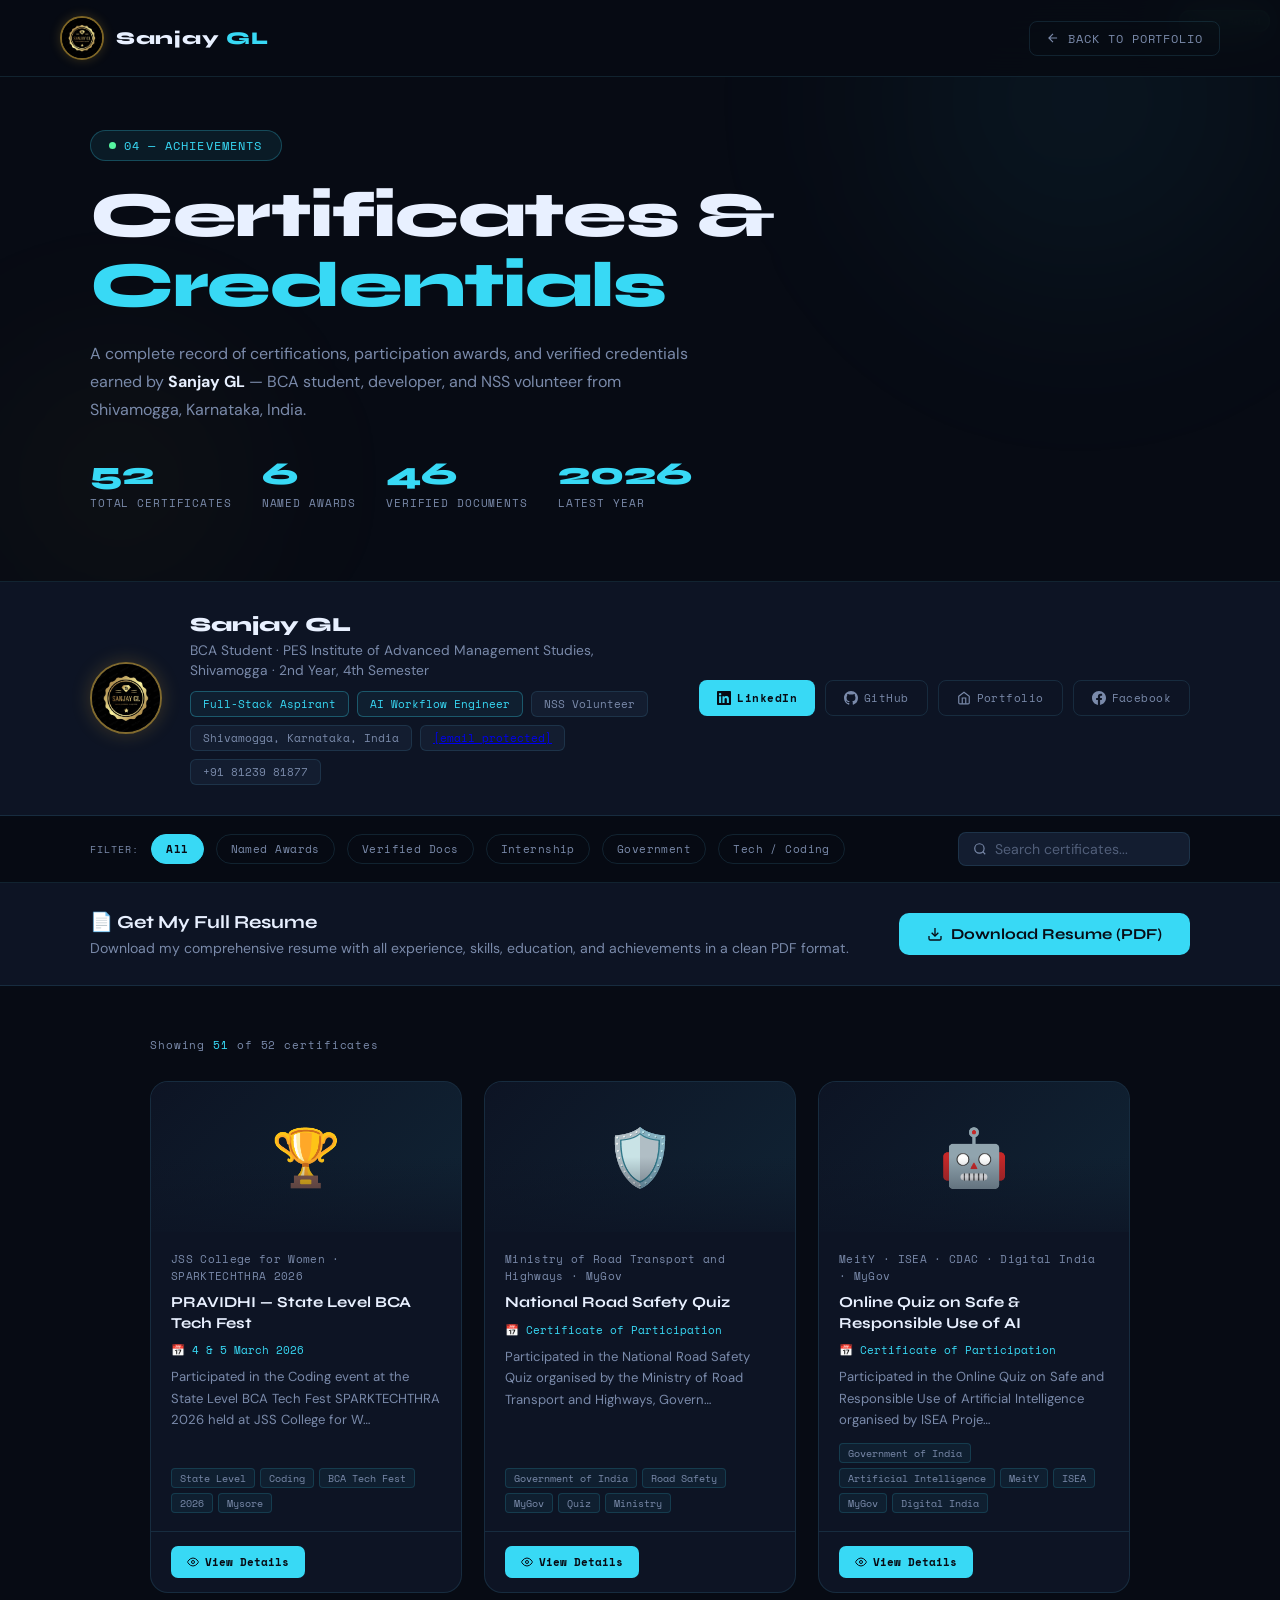
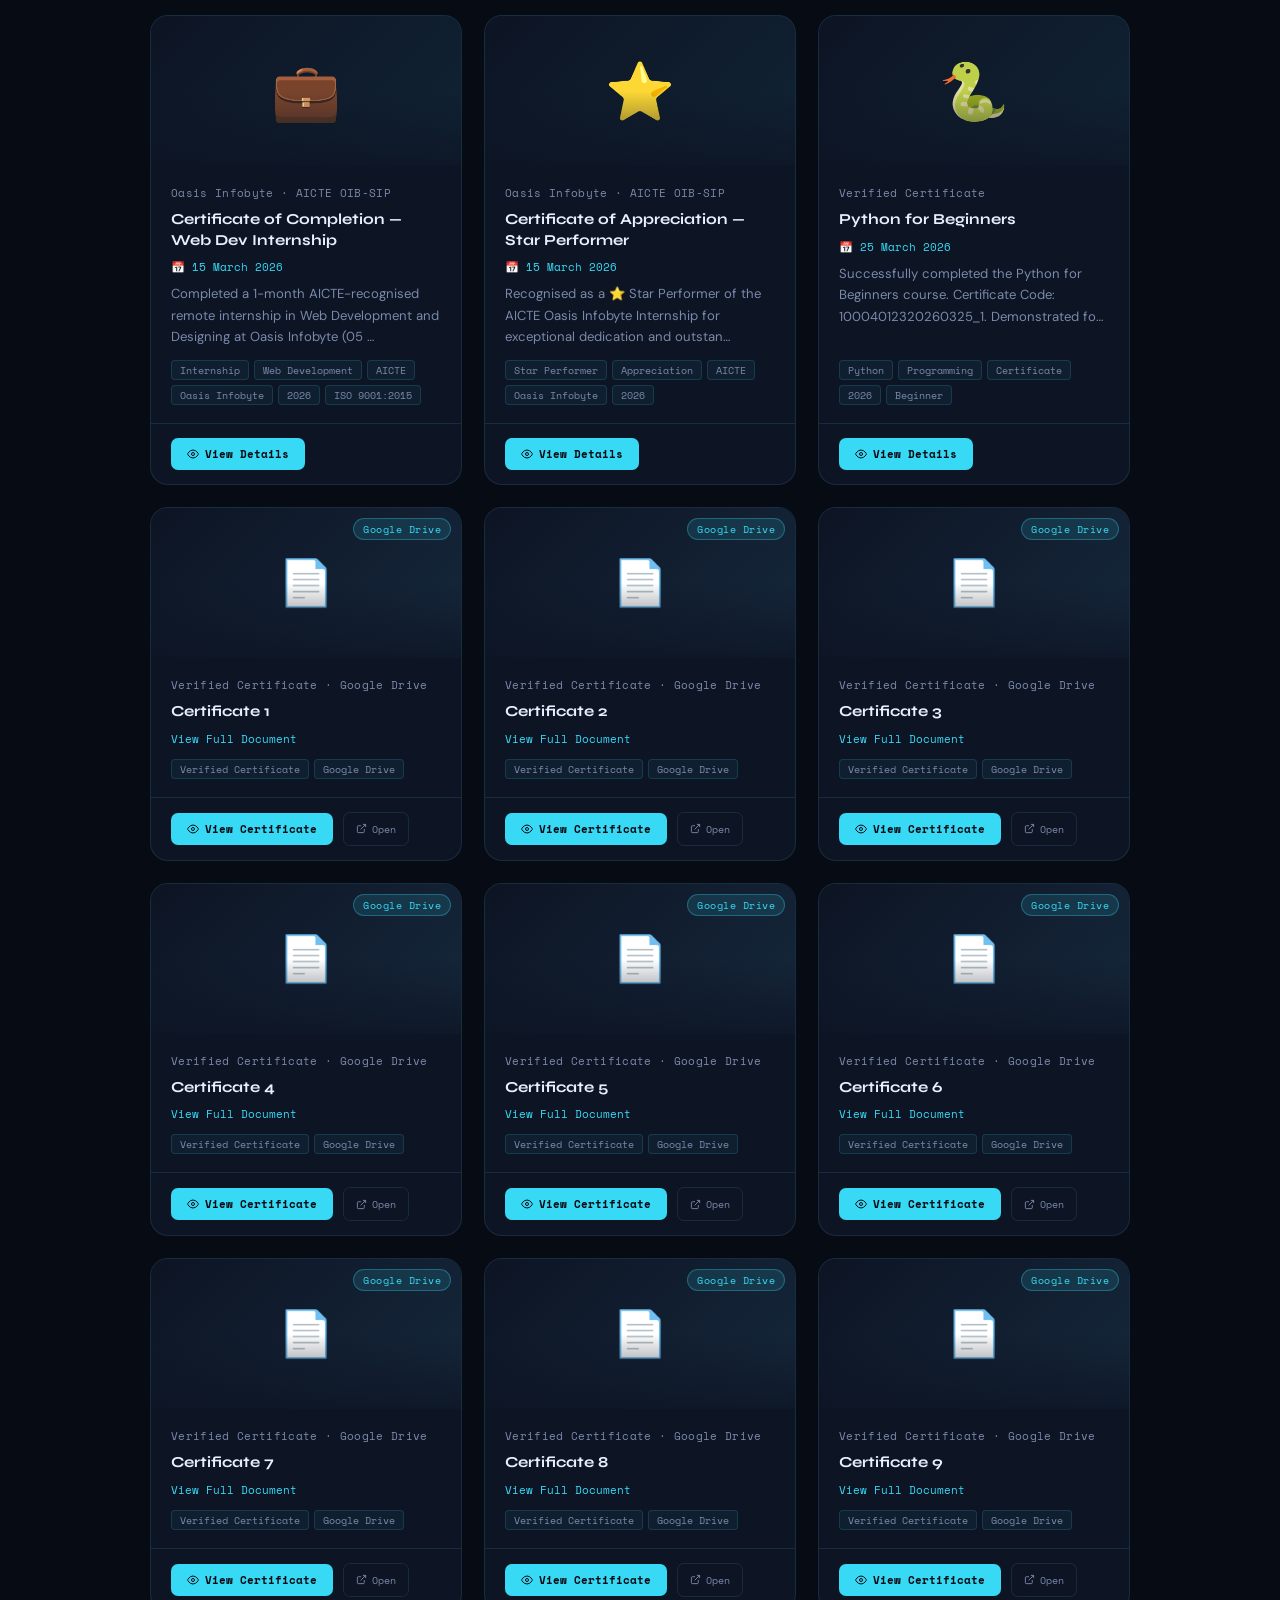
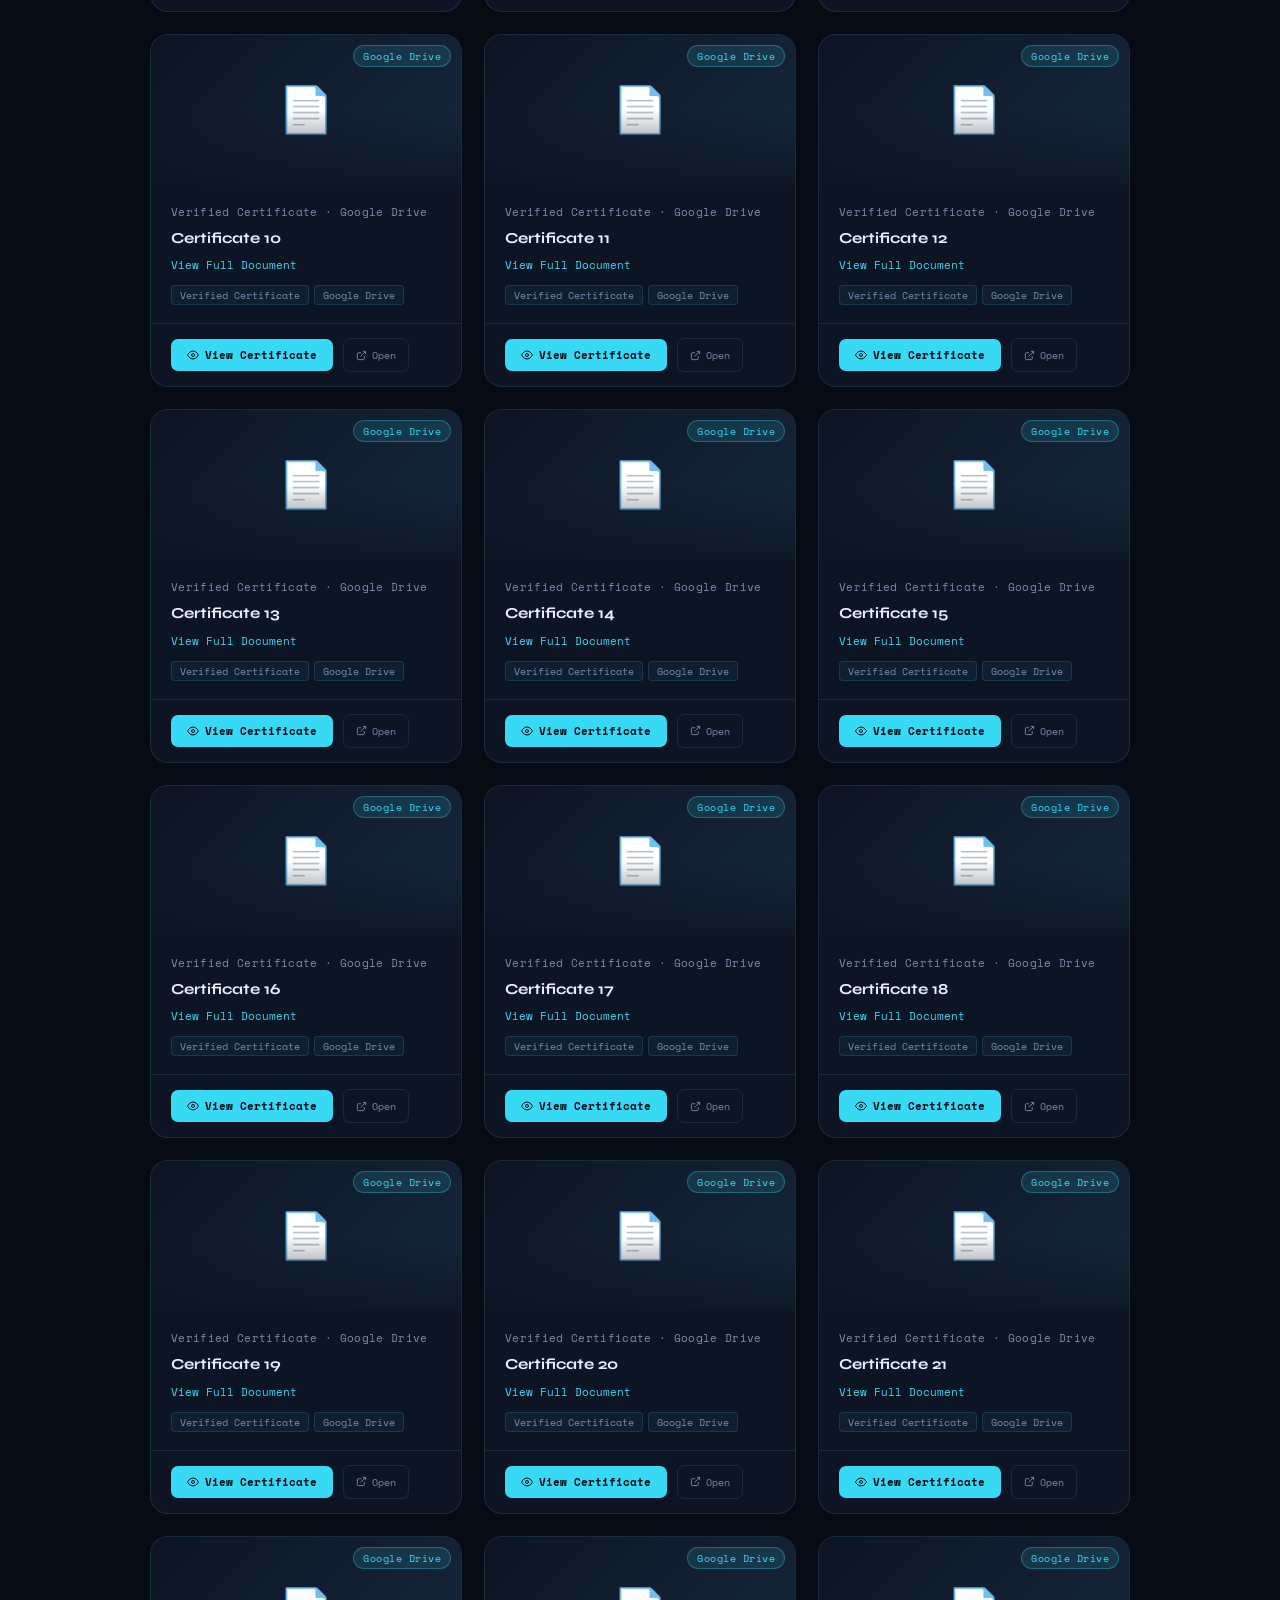
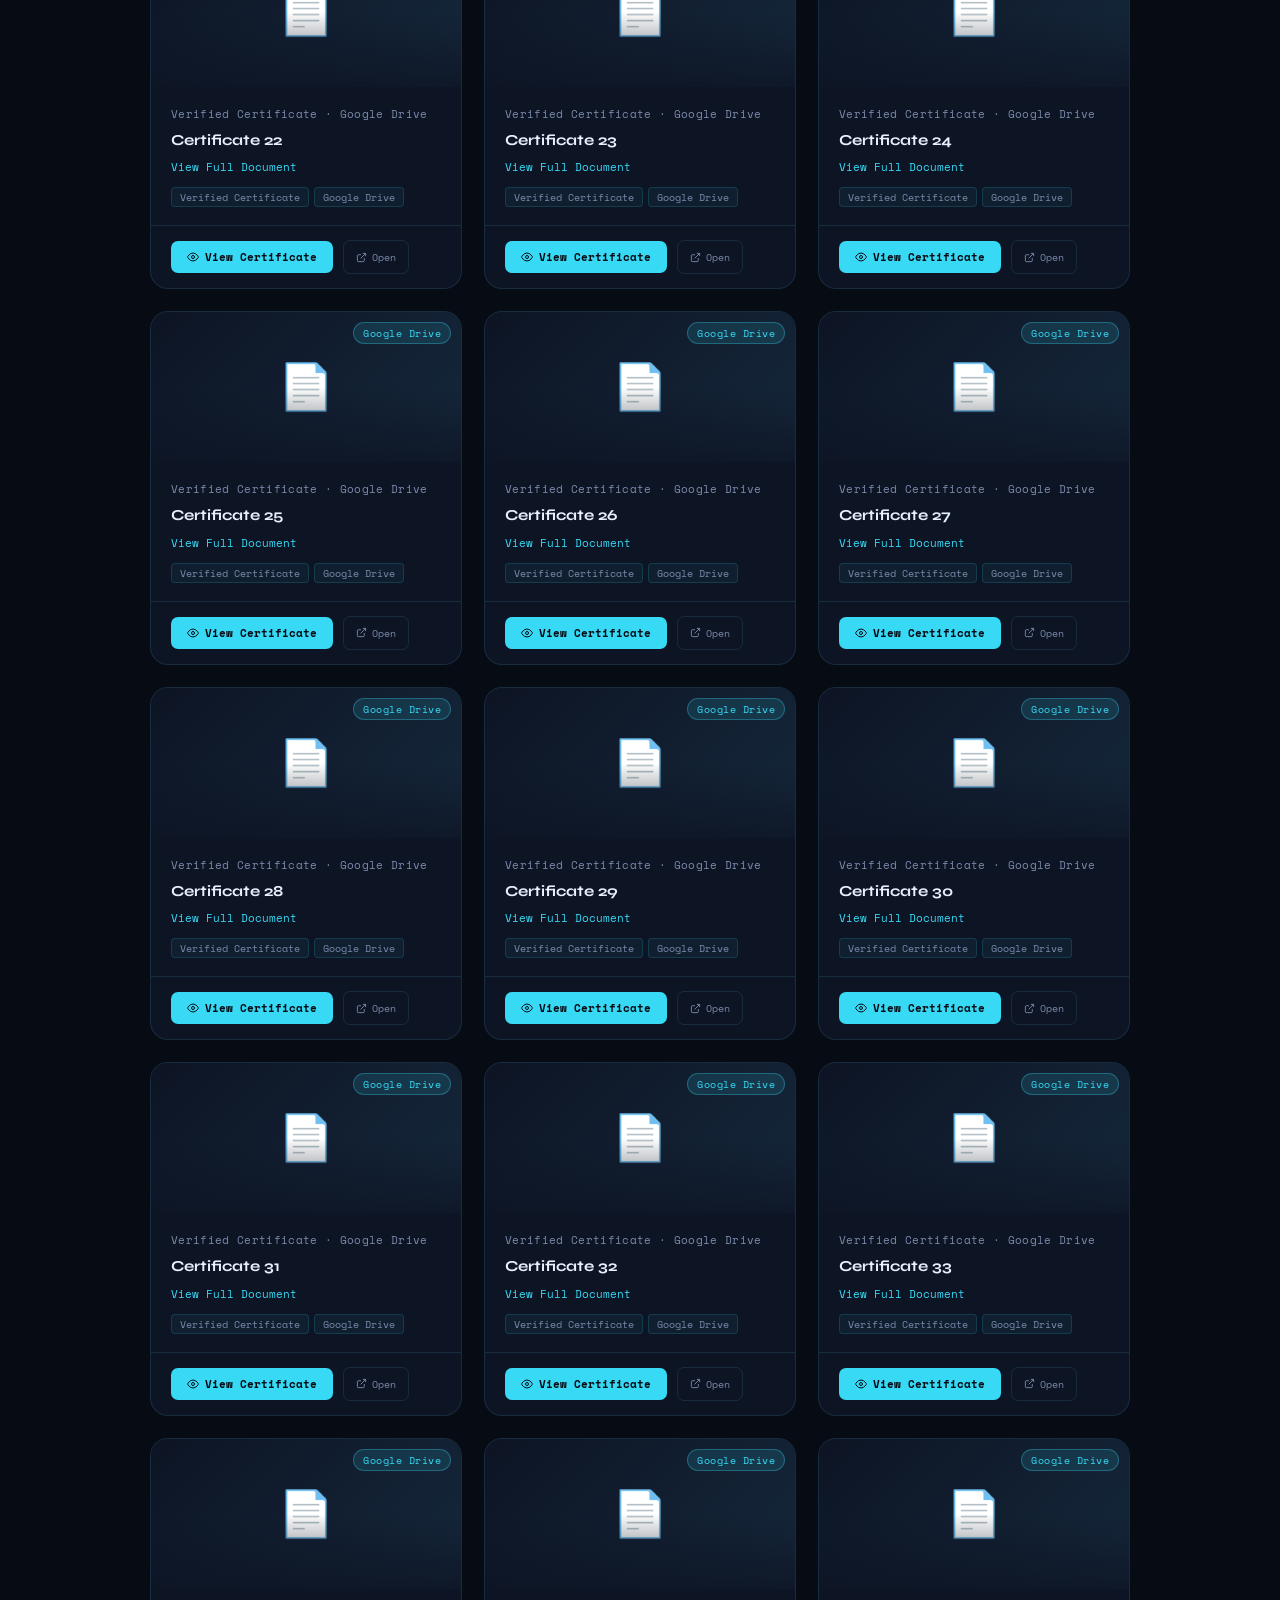
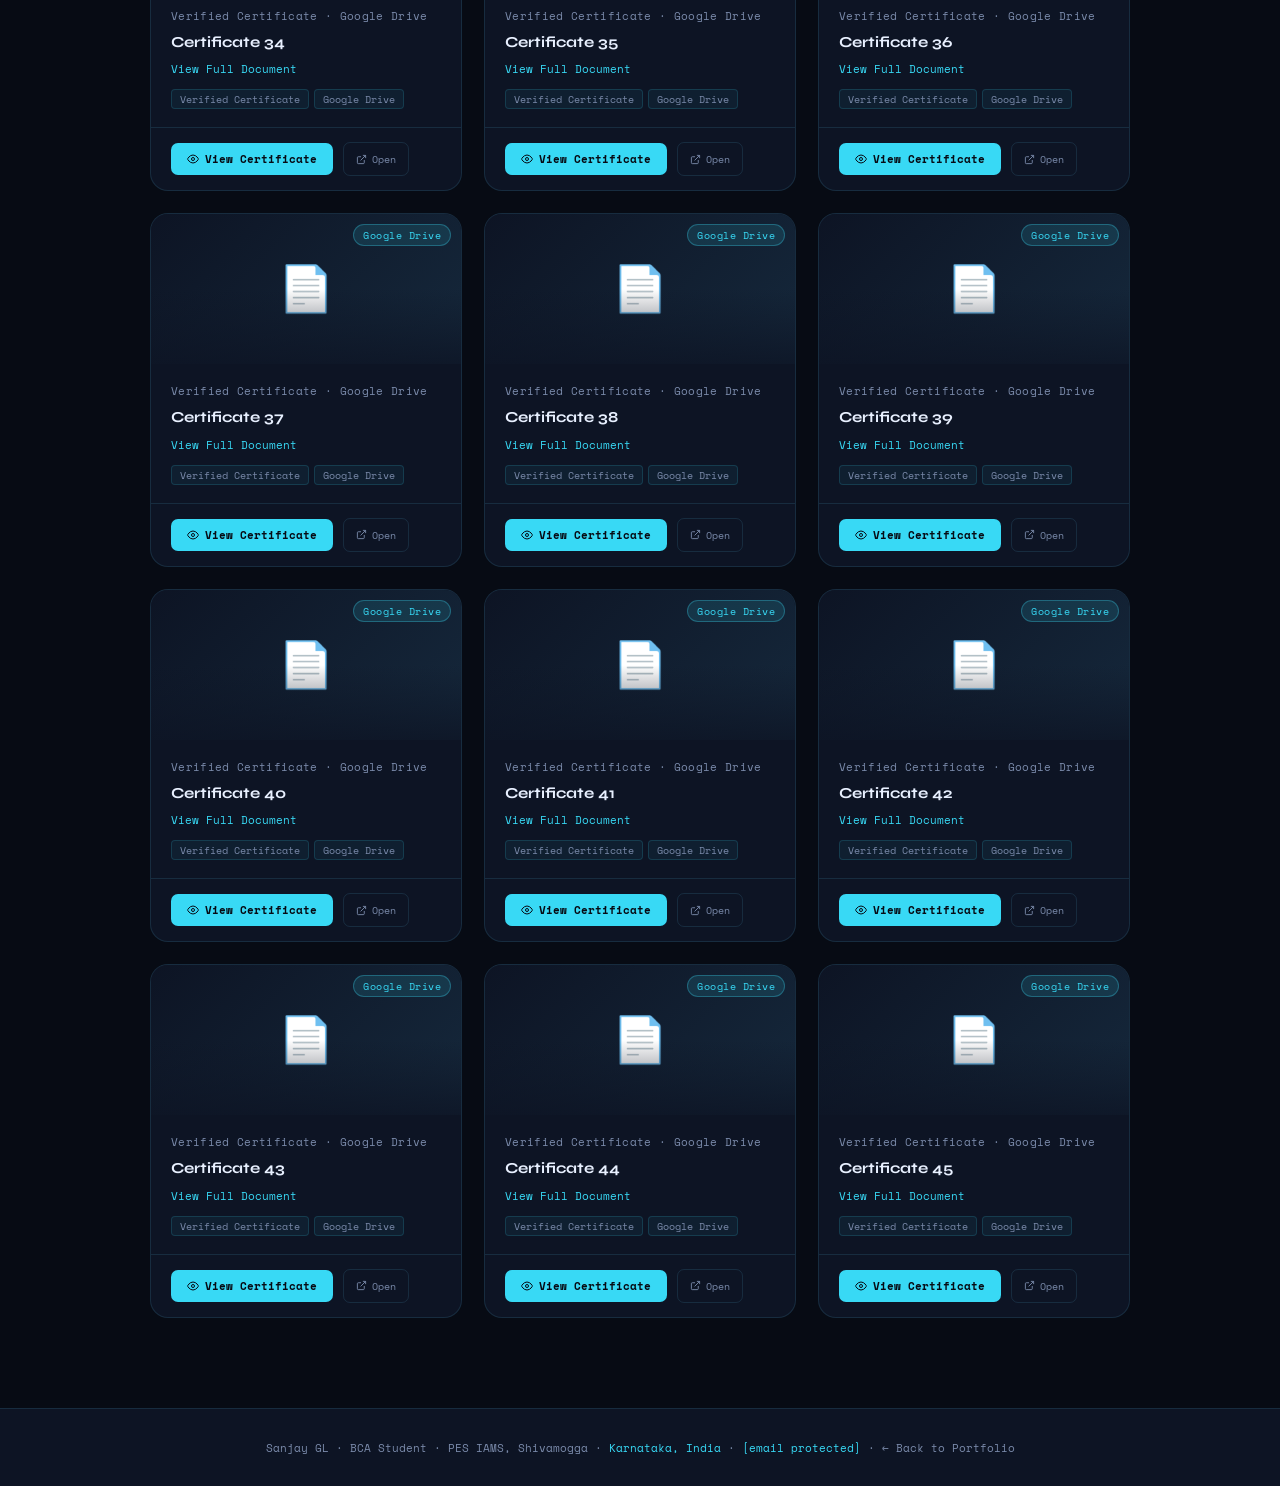
==== certificates.html @ 1db20987 "Initial commit: Added portfolio and resume files" ====
<!DOCTYPE html>
<html lang="en">
<head>
<meta charset="UTF-8"/>
<meta name="viewport" content="width=device-width, initial-scale=1.0"/>
<title>Certificates & Credentials — Sanjay GL</title>
<meta name="description" content="All certificates and credentials earned by Sanjay GL — BCA student, developer, and NSS volunteer from Shivamogga, Karnataka."/>
<link href="https://fonts.googleapis.com/css2?family=Syne:wght@400;600;700;800&family=Space+Mono:wght@400;700&family=DM+Sans:ital,wght@0,300;0,400;0,500;1,400&display=swap" rel="stylesheet">
<style>
:root{
  --bg:#070b14;--surface:#0d1424;--surface2:#131d30;
  --border:rgba(100,210,255,0.12);--accent:#38d9f5;
  --accent2:#f5c038;--accent3:#56f5a0;--text:#e8f0ff;
  --muted:#7a8aaa;--glow:0 0 40px rgba(56,217,245,0.18);
}
*{margin:0;padding:0;box-sizing:border-box;}
html{scroll-behavior:smooth;}
body{background:var(--bg);color:var(--text);font-family:'DM Sans',sans-serif;overflow-x:hidden;}

/* ── NAV ── */
nav{position:fixed;top:0;left:0;right:0;z-index:100;display:flex;align-items:center;justify-content:space-between;padding:16px 60px;background:rgba(7,11,20,0.95);backdrop-filter:blur(18px);border-bottom:1px solid var(--border);}
.nav-logo{display:flex;align-items:center;gap:12px;text-decoration:none;}
.nav-brand{font-family:'Syne',sans-serif;font-size:1.12rem;font-weight:800;color:var(--text);letter-spacing:0.04em;}
.nav-brand span{color:var(--accent);}
.nav-back{display:inline-flex;align-items:center;gap:8px;font-family:'Space Mono',monospace;font-size:0.72rem;color:var(--muted);text-decoration:none;letter-spacing:0.08em;text-transform:uppercase;transition:color 0.2s;border:1px solid var(--border);padding:8px 16px;border-radius:8px;}
.nav-back:hover{color:var(--accent);border-color:rgba(56,217,245,0.4);}
.nav-back svg{transition:transform 0.2s;}
.nav-back:hover svg{transform:translateX(-3px);}

/* ── HERO BANNER ── */
.cert-hero{position:relative;padding:130px 60px 70px;overflow:hidden;border-bottom:1px solid var(--border);}
.cert-hero-orb{position:absolute;border-radius:50%;filter:blur(80px);pointer-events:none;}
.cert-hero-orb-1{width:600px;height:600px;background:radial-gradient(circle,rgba(56,217,245,0.07),transparent 70%);top:-200px;right:-100px;}
.cert-hero-orb-2{width:400px;height:400px;background:radial-gradient(circle,rgba(245,192,56,0.05),transparent 70%);bottom:-100px;left:-80px;}
.cert-hero-inner{max-width:1100px;margin:0 auto;position:relative;z-index:1;}
.cert-hero-label{display:inline-flex;align-items:center;gap:8px;background:rgba(56,217,245,0.08);border:1px solid rgba(56,217,245,0.25);border-radius:100px;padding:6px 18px;font-family:'Space Mono',monospace;font-size:0.72rem;color:var(--accent);letter-spacing:0.1em;text-transform:uppercase;margin-bottom:20px;}
.cert-hero-label::before{content:'';width:7px;height:7px;border-radius:50%;background:var(--accent3);animation:pulse 2s infinite;}
@keyframes pulse{0%,100%{opacity:1;transform:scale(1)}50%{opacity:0.3;transform:scale(0.8)}}
.cert-hero h1{font-family:'Syne',sans-serif;font-size:clamp(2.2rem,5vw,4rem);font-weight:800;line-height:1.1;letter-spacing:-0.02em;margin-bottom:18px;}
.cert-hero h1 span{color:var(--accent);}
.cert-hero-sub{font-size:1rem;color:var(--muted);line-height:1.75;max-width:620px;margin-bottom:30px;}
.cert-hero-sub strong{color:var(--text);}
.cert-stats{display:flex;gap:30px;flex-wrap:wrap;margin-top:10px;}
.cert-stat{text-align:left;}
.cert-stat-num{font-family:'Syne',sans-serif;font-size:2rem;font-weight:800;color:var(--accent);}
.cert-stat-label{font-family:'Space Mono',monospace;font-size:0.68rem;color:var(--muted);letter-spacing:0.08em;text-transform:uppercase;margin-top:2px;}

/* ── PROFILE CARD ── */
.profile-band{background:var(--surface);border-bottom:1px solid var(--border);padding:30px 60px;}
.profile-inner{max-width:1100px;margin:0 auto;display:flex;align-items:center;gap:28px;flex-wrap:wrap;}
.profile-avatar{width:72px;height:72px;border-radius:50%;object-fit:cover;border:2px solid rgba(245,192,56,0.5);box-shadow:0 0 20px rgba(245,192,56,0.2);flex-shrink:0;}
.profile-details{flex:1;}
.profile-name{font-family:'Syne',sans-serif;font-size:1.25rem;font-weight:800;}
.profile-title{font-size:0.86rem;color:var(--muted);margin-top:3px;line-height:1.5;}
.profile-chips{display:flex;gap:8px;flex-wrap:wrap;margin-top:10px;}
.profile-chip{font-family:'Space Mono',monospace;font-size:0.66rem;padding:4px 12px;border-radius:6px;border:1px solid var(--border);color:var(--muted);background:var(--surface2);}
.profile-chip.hi{border-color:rgba(56,217,245,0.3);color:var(--accent);background:rgba(56,217,245,0.06);}
.profile-links{display:flex;gap:10px;margin-left:auto;flex-wrap:wrap;}
.profile-link{display:inline-flex;align-items:center;gap:6px;padding:9px 18px;border-radius:8px;font-family:'Space Mono',monospace;font-size:0.68rem;text-decoration:none;transition:transform 0.2s,box-shadow 0.2s;letter-spacing:0.04em;}
.profile-link-primary{background:var(--accent);color:var(--bg);font-weight:700;}
.profile-link-primary:hover{transform:translateY(-2px);box-shadow:0 6px 22px rgba(56,217,245,0.35);}
.profile-link-outline{border:1px solid var(--border);color:var(--muted);}
.profile-link-outline:hover{border-color:rgba(56,217,245,0.35);color:var(--accent);transform:translateY(-2px);}

/* ── FILTER BAR ── */
.filter-bar{position:sticky;top:73px;z-index:50;background:rgba(7,11,20,0.96);backdrop-filter:blur(16px);border-bottom:1px solid var(--border);padding:16px 60px;}
.filter-inner{max-width:1100px;margin:0 auto;display:flex;align-items:center;gap:12px;flex-wrap:wrap;}
.filter-label{font-family:'Space Mono',monospace;font-size:0.65rem;color:var(--muted);letter-spacing:0.1em;text-transform:uppercase;white-space:nowrap;}
.filter-btn{font-family:'Space Mono',monospace;font-size:0.68rem;padding:6px 14px;border-radius:100px;border:1px solid var(--border);color:var(--muted);background:transparent;cursor:pointer;transition:all 0.2s;letter-spacing:0.04em;white-space:nowrap;}
.filter-btn:hover{border-color:rgba(56,217,245,0.35);color:var(--accent);}
.filter-btn.active{background:var(--accent);border-color:var(--accent);color:var(--bg);font-weight:700;}
.search-box{margin-left:auto;display:flex;align-items:center;gap:8px;background:var(--surface2);border:1px solid var(--border);border-radius:8px;padding:7px 14px;transition:border-color 0.2s;}
.search-box:focus-within{border-color:rgba(56,217,245,0.4);}
.search-box svg{color:var(--muted);flex-shrink:0;}
.search-box input{background:transparent;border:none;outline:none;font-family:'DM Sans',sans-serif;font-size:0.88rem;color:var(--text);width:180px;}
.search-box input::placeholder{color:var(--muted);opacity:0.6;}

/* ── MAIN GRID ── */
.certs-main{max-width:1100px;margin:0 auto;padding:50px 60px 90px;}
.certs-count{font-family:'Space Mono',monospace;font-size:0.7rem;color:var(--muted);letter-spacing:0.08em;margin-bottom:28px;}
.certs-count span{color:var(--accent);}
.certs-grid{display:grid;grid-template-columns:repeat(auto-fill,minmax(290px,1fr));gap:22px;}
.no-results{text-align:center;padding:80px 20px;color:var(--muted);}
.no-results-icon{font-size:3rem;margin-bottom:16px;}
.no-results-text{font-family:'Syne',sans-serif;font-size:1.1rem;font-weight:700;color:var(--text);margin-bottom:8px;}
.no-results-sub{font-size:0.88rem;}

/* ── CERT CARD ── */
.cert-card{background:var(--surface);border:1px solid var(--border);border-radius:18px;overflow:hidden;cursor:pointer;transition:transform 0.25s,border-color 0.25s,box-shadow 0.25s;display:flex;flex-direction:column;}
.cert-card:hover{transform:translateY(-6px);border-color:rgba(56,217,245,0.4);box-shadow:0 16px 40px rgba(56,217,245,0.12);}
.cert-thumb{width:100%;height:150px;overflow:hidden;position:relative;background:var(--surface2);}
.cert-thumb img{width:100%;height:100%;object-fit:cover;object-position:top;transition:transform 0.4s;}
.cert-card:hover .cert-thumb img{transform:scale(1.04);}
.cert-thumb-overlay{position:absolute;inset:0;background:linear-gradient(to bottom,transparent 50%,rgba(13,20,36,0.8));}
.cert-thumb-fallback{width:100%;height:100%;display:none;align-items:center;justify-content:center;font-size:2.8rem;background:linear-gradient(135deg,var(--surface),rgba(56,217,245,0.06));}
.cert-type-badge{position:absolute;top:10px;right:10px;font-family:'Space Mono',monospace;font-size:0.6rem;padding:3px 9px;border-radius:100px;letter-spacing:0.05em;}
.badge-named{background:rgba(86,245,160,0.15);border:1px solid rgba(86,245,160,0.35);color:#56f5a0;}
.badge-drive{background:rgba(56,217,245,0.12);border:1px solid rgba(56,217,245,0.3);color:var(--accent);}
.cert-body{padding:18px 20px;flex:1;display:flex;flex-direction:column;gap:8px;}
.cert-issuer{font-size:0.7rem;color:var(--muted);font-family:'Space Mono',monospace;letter-spacing:0.03em;}
.cert-name{font-family:'Syne',sans-serif;font-weight:700;font-size:0.95rem;line-height:1.35;color:var(--text);}
.cert-date{font-size:0.7rem;color:var(--accent);font-family:'Space Mono',monospace;}
.cert-desc{font-size:0.82rem;color:var(--muted);line-height:1.65;flex:1;}
.cert-tags{display:flex;flex-wrap:wrap;gap:5px;margin-top:4px;}
.cert-tag{font-family:'Space Mono',monospace;font-size:0.6rem;padding:2px 8px;border-radius:4px;background:rgba(56,217,245,0.06);border:1px solid rgba(56,217,245,0.15);color:var(--muted);}
.cert-footer{padding:14px 20px;border-top:1px solid var(--border);display:flex;align-items:center;gap:10px;}
.cert-view-btn{display:inline-flex;align-items:center;gap:6px;background:var(--accent);color:var(--bg);padding:8px 16px;border-radius:7px;font-family:'Space Mono',monospace;font-size:0.68rem;font-weight:700;border:none;cursor:pointer;transition:transform 0.2s,box-shadow 0.2s;text-decoration:none;}
.cert-view-btn:hover{transform:translateY(-1px);box-shadow:0 6px 20px rgba(56,217,245,0.35);}
.cert-open-link{display:inline-flex;align-items:center;gap:5px;font-family:'Space Mono',monospace;font-size:0.65rem;color:var(--muted);text-decoration:none;padding:8px 12px;border:1px solid var(--border);border-radius:7px;transition:color 0.2s,border-color 0.2s;}
.cert-open-link:hover{color:var(--accent);border-color:rgba(56,217,245,0.3);}

/* ── MODAL ── */
.modal-overlay{position:fixed;inset:0;z-index:1000;background:rgba(7,11,20,0.96);backdrop-filter:blur(16px);display:flex;align-items:center;justify-content:center;opacity:0;pointer-events:none;transition:opacity 0.3s;padding:20px;}
.modal-overlay.active{opacity:1;pointer-events:all;}
.modal-box{background:var(--surface);border:1px solid var(--border);border-radius:24px;padding:0;max-width:740px;width:100%;max-height:92vh;overflow-y:auto;position:relative;transform:scale(0.94) translateY(22px);transition:transform 0.3s;box-shadow:0 30px 80px rgba(0,0,0,0.7);}
.modal-overlay.active .modal-box{transform:scale(1) translateY(0);}
.modal-close{position:absolute;top:16px;right:16px;background:var(--surface2);border:1px solid var(--border);border-radius:50%;width:38px;height:38px;display:flex;align-items:center;justify-content:center;cursor:pointer;color:var(--muted);font-size:1rem;transition:color 0.2s,border-color 0.2s;z-index:2;}
.modal-close:hover{color:#ff6b6b;border-color:rgba(255,100,100,0.3);}
.modal-img-wrap{border-radius:24px 24px 0 0;overflow:hidden;background:var(--surface2);}
.modal-img{width:100%;max-height:320px;object-fit:cover;object-position:top;display:block;}
.modal-body{padding:28px 32px;}
.modal-badge{display:inline-flex;align-items:center;gap:6px;font-family:'Space Mono',monospace;font-size:0.66rem;padding:4px 12px;border-radius:100px;margin-bottom:14px;}
.modal-title{font-family:'Syne',sans-serif;font-size:1.4rem;font-weight:800;line-height:1.2;margin-bottom:8px;}
.modal-org{font-size:0.88rem;color:var(--accent);font-family:'Space Mono',monospace;margin-bottom:18px;}
.modal-desc{font-size:0.93rem;color:var(--muted);line-height:1.78;margin-bottom:22px;}
.modal-meta{display:flex;gap:8px;flex-wrap:wrap;margin-bottom:24px;}
.meta-chip{padding:5px 12px;border-radius:7px;background:rgba(56,217,245,0.07);border:1px solid rgba(56,217,245,0.2);font-family:'Space Mono',monospace;font-size:0.68rem;color:var(--accent);}
.modal-actions{display:flex;gap:10px;flex-wrap:wrap;}
.modal-btn-primary{display:inline-flex;align-items:center;gap:8px;padding:12px 24px;border-radius:10px;background:var(--accent);color:var(--bg);font-family:'Syne',sans-serif;font-weight:700;font-size:0.9rem;text-decoration:none;transition:transform 0.2s,box-shadow 0.2s;border:none;cursor:pointer;}
.modal-btn-primary:hover{transform:translateY(-2px);box-shadow:0 8px 28px rgba(56,217,245,0.4);}
.modal-btn-outline{display:inline-flex;align-items:center;gap:8px;padding:12px 24px;border-radius:10px;background:transparent;color:var(--text);font-family:'Syne',sans-serif;font-weight:700;font-size:0.9rem;text-decoration:none;border:1px solid var(--border);transition:border-color 0.2s,color 0.2s,transform 0.2s;}
.modal-btn-outline:hover{border-color:rgba(56,217,245,0.35);color:var(--accent);transform:translateY(-2px);}
.modal-drive-frame{border-radius:14px;overflow:hidden;border:1px solid var(--border);background:var(--surface2);margin-bottom:20px;}
.modal-drive-frame iframe{display:block;border:none;width:100%;height:500px;}
.modal-drive-bar{padding:12px 18px;border-top:1px solid var(--border);display:flex;align-items:center;justify-content:space-between;}
.modal-drive-label{font-family:'Space Mono',monospace;font-size:0.7rem;color:var(--muted);}

/* ── FOOTER ── */
footer{text-align:center;padding:30px 60px;border-top:1px solid var(--border);font-family:'Space Mono',monospace;font-size:0.7rem;color:var(--muted);background:var(--surface);}
footer span{color:var(--accent);}
footer a{color:var(--muted);text-decoration:none;transition:color 0.2s;}
footer a:hover{color:var(--accent);}

/* ── RESPONSIVE ── */
@media(max-width:768px){
  nav{padding:14px 24px;}
  .cert-hero{padding:100px 24px 50px;}
  .profile-band{padding:22px 24px;}
  .profile-links{margin-left:0;width:100%;}
  .filter-bar{padding:14px 24px;}
  .certs-main{padding:36px 24px 60px;}
  .modal-body{padding:22px 22px;}
  .search-box input{width:120px;}
}
@keyframes fadeUp{from{opacity:0;transform:translateY(24px)}to{opacity:1;transform:translateY(0)}}
.fadein{animation:fadeUp 0.6s ease both;}
</style>
</head>
<body>

<!-- NAV -->
<nav>
  <a href="index.html" class="nav-logo">
    <img src="sanju.jpg" alt="Sanjay GL" style="width:44px;height:44px;border-radius:50%;object-fit:cover;border:2px solid rgba(245,192,56,0.5);box-shadow:0 0 12px rgba(245,192,56,0.2);">
    <div class="nav-brand">Sanjay <span>GL</span></div>
  </a>
  <a href="index.html" class="nav-back">
    <svg width="14" height="14" fill="none" stroke="currentColor" stroke-width="2" viewBox="0 0 24 24"><path d="M19 12H5M12 5l-7 7 7 7"/></svg>
    Back to Portfolio
  </a>
</nav>

<!-- HERO BANNER -->
<div class="cert-hero">
  <div class="cert-hero-orb cert-hero-orb-1"></div>
  <div class="cert-hero-orb cert-hero-orb-2"></div>
  <div class="cert-hero-inner fadein">
    <div class="cert-hero-label">04 — Achievements</div>
    <h1>Certificates &amp; <span>Credentials</span></h1>
    <p class="cert-hero-sub">
      A complete record of certifications, participation awards, and verified credentials earned by <strong>Sanjay GL</strong> — BCA student, developer, and NSS volunteer from Shivamogga, Karnataka, India.
    </p>
    <div class="cert-stats">
      <div class="cert-stat">
        <div class="cert-stat-num" id="totalCount">52</div>
        <div class="cert-stat-label">Total Certificates</div>
      </div>
      <div class="cert-stat">
        <div class="cert-stat-num">6</div>
        <div class="cert-stat-label">Named Awards</div>
      </div>
      <div class="cert-stat">
        <div class="cert-stat-num">46</div>
        <div class="cert-stat-label">Verified Documents</div>
      </div>
      <div class="cert-stat">
        <div class="cert-stat-num">2026</div>
        <div class="cert-stat-label">Latest Year</div>
      </div>
    </div>
  </div>
</div>

<!-- PROFILE CARD -->
<div class="profile-band">
  <div class="profile-inner">
    <img src="sanju.jpg" alt="Sanjay GL" class="profile-avatar">
    <div class="profile-details">
      <div class="profile-name">Sanjay GL</div>
      <div class="profile-title">BCA Student · PES Institute of Advanced Management Studies, Shivamogga · 2nd Year, 4th Semester</div>
      <div class="profile-chips">
        <span class="profile-chip hi">Full-Stack Aspirant</span>
        <span class="profile-chip hi">AI Workflow Engineer</span>
        <span class="profile-chip">NSS Volunteer</span>
        <span class="profile-chip">Shivamogga, Karnataka, India</span>
        <span class="profile-chip"><a href="/cdn-cgi/l/email-protection" class="__cf_email__" data-cfemail="bdcedcd3d7dcc4dad18f8d8d8bfddad0dcd4d193ded2d0">[email&#160;protected]</a></span>
        <span class="profile-chip">+91 81239 81877</span>
      </div>
    </div>
    <div class="profile-links">
      <a href="https://www.linkedin.com/in/sanjay-gl-b86631336/" target="_blank" class="profile-link profile-link-primary">
        <svg width="14" height="14" fill="currentColor" viewBox="0 0 24 24"><path d="M20.447 20.452h-3.554v-5.569c0-1.328-.027-3.037-1.852-3.037-1.853 0-2.136 1.445-2.136 2.939v5.667H9.351V9h3.414v1.561h.046c.477-.9 1.637-1.85 3.37-1.85 3.601 0 4.267 2.37 4.267 5.455v6.286zM5.337 7.433a2.062 2.062 0 01-2.063-2.065 2.064 2.064 0 112.063 2.065zm1.782 13.019H3.555V9h3.564v11.452zM22.225 0H1.771C.792 0 0 .774 0 1.729v20.542C0 23.227.792 24 1.771 24h20.451C23.2 24 24 23.227 24 22.271V1.729C24 .774 23.2 0 22.222 0h.003z"/></svg>
        LinkedIn
      </a>
      <a href="https://github.com/sanjayGL2006" target="_blank" class="profile-link profile-link-outline">
        <svg width="14" height="14" fill="currentColor" viewBox="0 0 24 24"><path d="M12 0C5.37 0 0 5.37 0 12c0 5.31 3.435 9.795 8.205 11.385.6.105.825-.255.825-.57 0-.285-.015-1.23-.015-2.235-3.015.555-3.795-.735-4.035-1.41-.135-.345-.72-1.41-1.23-1.695-.42-.225-1.02-.78-.015-.795.945-.015 1.62.87 1.845 1.23 1.08 1.815 2.805 1.305 3.495.99.105-.78.42-1.305.765-1.605-2.67-.3-5.46-1.335-5.46-5.925 0-1.305.465-2.385 1.23-3.225-.12-.3-.54-1.53.12-3.18 0 0 1.005-.315 3.3 1.23.96-.27 1.98-.405 3-.405s2.04.135 3 .405c2.295-1.56 3.3-1.23 3.3-1.23.66 1.65.24 2.88.12 3.18.765.84 1.23 1.905 1.23 3.225 0 4.605-2.805 5.625-5.475 5.925.435.375.81 1.095.81 2.22 0 1.605-.015 2.895-.015 3.3 0 .315.225.69.825.57A12.02 12.02 0 0024 12c0-6.63-5.37-12-12-12z"/></svg>
        GitHub
      </a>
      <a href="index.html" class="profile-link profile-link-outline">
        <svg width="14" height="14" fill="none" stroke="currentColor" stroke-width="2" viewBox="0 0 24 24"><path d="M3 9l9-7 9 7v11a2 2 0 01-2 2H5a2 2 0 01-2-2z"/><polyline points="9 22 9 12 15 12 15 22"/></svg>
        Portfolio
      </a>
      <a href="https://www.facebook.com/people/Sanjay-G-L-Sanju/100084034332588/" target="_blank" class="profile-link profile-link-outline">
        <svg width="14" height="14" fill="currentColor" viewBox="0 0 24 24"><path d="M24 12.073c0-6.627-5.373-12-12-12s-12 5.373-12 12c0 5.99 4.388 10.954 10.125 11.854v-8.385H7.078v-3.47h3.047V9.43c0-3.007 1.792-4.669 4.533-4.669 1.312 0 2.686.235 2.686.235v2.953H15.83c-1.491 0-1.956.925-1.956 1.874v2.25h3.328l-.532 3.47h-2.796v8.385C19.612 23.027 24 18.062 24 12.073z"/></svg>
        Facebook
      </a>
    </div>
  </div>
</div>

<!-- FILTER BAR -->
<div class="filter-bar">
  <div class="filter-inner">
    <span class="filter-label">Filter:</span>
    <button class="filter-btn active" data-filter="all">All</button>
    <button class="filter-btn" data-filter="named">Named Awards</button>
    <button class="filter-btn" data-filter="drive">Verified Docs</button>
    <button class="filter-btn" data-filter="internship">Internship</button>
    <button class="filter-btn" data-filter="government">Government</button>
    <button class="filter-btn" data-filter="tech">Tech / Coding</button>
    <div class="search-box">
      <svg width="14" height="14" fill="none" stroke="currentColor" stroke-width="2" viewBox="0 0 24 24"><circle cx="11" cy="11" r="8"/><line x1="21" y1="21" x2="16.65" y2="16.65"/></svg>
      <input type="text" id="searchInput" placeholder="Search certificates...">
    </div>
  </div>
</div>

<!-- DOWNLOAD RESUME SECTION -->
<div style="background:var(--surface);border-bottom:1px solid var(--border);padding:28px 60px;">
  <div style="max-width:1100px;margin:0 auto;display:flex;align-items:center;justify-content:space-between;flex-wrap:wrap;gap:20px;">
    <div>
      <h3 style="font-family:'Syne',sans-serif;font-weight:700;font-size:1.15rem;color:var(--text);margin-bottom:6px;">📄 Get My Full Resume</h3>
      <p style="font-size:0.88rem;color:var(--muted);">Download my comprehensive resume with all experience, skills, education, and achievements in a clean PDF format.</p>
    </div>
    <a href="#" onclick="downloadResume(event)" style="display:inline-flex;align-items:center;gap:8px;padding:12px 28px;border-radius:10px;background:var(--accent);color:var(--bg);font-family:'Syne',sans-serif;font-weight:700;font-size:0.95rem;text-decoration:none;transition:transform 0.2s,box-shadow 0.2s;border:none;cursor:pointer;white-space:nowrap;">
      <svg width="16" height="16" fill="none" stroke="currentColor" stroke-width="2" viewBox="0 0 24 24"><path d="M21 15v4a2 2 0 01-2 2H5a2 2 0 01-2-2v-4"/><polyline points="7 10 12 15 17 10"/><line x1="12" y1="15" x2="12" y2="3"/></svg>
      Download Resume (PDF)
    </a>
  </div>
</div>

<!-- MAIN GRID -->
<div class="certs-main">
  <div class="certs-count">Showing <span id="visibleCount">52</span> of 52 certificates</div>
  <div class="certs-grid" id="certsGrid"></div>
  <div class="no-results" id="noResults" style="display:none;">
    <div class="no-results-icon">🔍</div>
    <div class="no-results-text">No certificates found</div>
    <div class="no-results-sub">Try a different search term or filter</div>
  </div>
</div>

<!-- MODAL -->
<div class="modal-overlay" id="modalOverlay" onclick="closeModal(event)">
  <div class="modal-box">
    <button class="modal-close" onclick="closeModal()">✕</button>
    <div id="modalContent"></div>
  </div>
</div>

<footer>
  <p>Sanjay GL · BCA Student · PES IAMS, Shivamogga · <span>Karnataka, India</span> · <a href="/cdn-cgi/l/email-protection#5320323d39322a343f6163636513343e323a3f7d303c3e"><span class="__cf_email__" data-cfemail="a0d3c1cecac1d9c7cc92909096e0c7cdc1c9cc8ec3cfcd">[email&#160;protected]</span></a> · <a href="index.html">← Back to Portfolio</a></p>
</footer>

<script data-cfasync="false" src="/cdn-cgi/scripts/5c5dd728/cloudflare-static/email-decode.min.js"></script><script>
// ── ALL CERTIFICATE DATA ──
const namedCerts = [
  {
    type: 'named',
    category: ['tech','named'],
    title: 'PRAVIDHI — State Level BCA Tech Fest',
    org: 'JSS College for Women · SPARKTECHTHRA 2026',
    date: '4 & 5 March 2026',
    desc: 'Participated in the Coding event at the State Level BCA Tech Fest SPARKTECHTHRA 2026 held at JSS College for Women, Mysore. Competed among talented student developers from across Karnataka in a high-intensity coding challenge.',
    tags: ['State Level', 'Coding', 'BCA Tech Fest', '2026', 'Mysore'],
    emoji: '🏆'
  },
  {
    type: 'named',
    category: ['government','named'],
    title: 'National Road Safety Quiz',
    org: 'Ministry of Road Transport and Highways · MyGov',
    date: 'Certificate of Participation',
    desc: 'Participated in the National Road Safety Quiz organised by the Ministry of Road Transport and Highways, Government of India through MyGov platform. Demonstrated awareness of road safety rules and regulations.',
    tags: ['Government of India', 'Road Safety', 'MyGov', 'Quiz', 'Ministry'],
    emoji: '🛡️'
  },
  {
    type: 'named',
    category: ['government','named'],
    title: 'Online Quiz on Safe & Responsible Use of AI',
    org: 'MeitY · ISEA · CDAC · Digital India · MyGov',
    date: 'Certificate of Participation',
    desc: 'Participated in the Online Quiz on Safe and Responsible Use of Artificial Intelligence organised by ISEA Project, Ministry of Electronics and Information Technology (MeitY), Government of India. Demonstrated knowledge of ethical and responsible AI usage.',
    tags: ['Government of India', 'Artificial Intelligence', 'MeitY', 'ISEA', 'MyGov', 'Digital India'],
    emoji: '🤖'
  },
  {
    type: 'named',
    category: ['internship','named'],
    title: 'Certificate of Completion — Web Dev Internship',
    org: 'Oasis Infobyte · AICTE OIB-SIP',
    date: '15 March 2026',
    desc: 'Completed a 1-month AICTE-recognised remote internship in Web Development and Designing at Oasis Infobyte (05 Feb – 15 Mar 2026). Built and deployed real-world web projects. Certified under ISO 9001:2015 standards. Certificate ID: OIB/F1/IP353.',
    tags: ['Internship', 'Web Development', 'AICTE', 'Oasis Infobyte', '2026', 'ISO 9001:2015'],
    emoji: '💼'
  },
  {
    type: 'named',
    category: ['internship','named'],
    title: 'Certificate of Appreciation — Star Performer',
    org: 'Oasis Infobyte · AICTE OIB-SIP',
    date: '15 March 2026',
    desc: 'Recognised as a ⭐ Star Performer of the AICTE Oasis Infobyte Internship for exceptional dedication and outstanding contributions — awarded a special Certificate of Appreciation, earning "Wonderful Remarks" from the program coordinator.',
    tags: ['Star Performer', 'Appreciation', 'AICTE', 'Oasis Infobyte', '2026'],
    emoji: '⭐'
  },
  {
    type: 'named',
    category: ['tech','named'],
    title: 'Python for Beginners',
    org: 'Verified Certificate',
    date: '25 March 2026',
    desc: 'Successfully completed the Python for Beginners course. Certificate Code: 10004012320260325_1. Demonstrated foundational Python programming skills including data types, control flow, functions, and basic problem solving.',
    tags: ['Python', 'Programming', 'Certificate', '2026', 'Beginner'],
    emoji: '🐍'
  }
];

const driveCerts = [
  {driveId:'1-0kpgEMqiR0UHkNv8oyof-2xP32aYPFZ',title:'Certificate 1'},
  {driveId:'107VX9Fm7p8BC5KqtAgcNzSvjush6jojn',title:'Certificate 2'},
  {driveId:'12JFfqQ5kNPjuv2Ky_yVCrg1SF4634fMQ',title:'Certificate 3'},
  {driveId:'1Dk5TfiaT3BHQmZimaMydJUCw1_0FjRLF',title:'Certificate 4'},
  {driveId:'1FF1wFMsTTQrhVd_N5PkmeRlouKp89gOs',title:'Certificate 5'},
  {driveId:'1GC9PV9XY2cLVycXTkFkgXC7mZAIYRShc',title:'Certificate 6'},
  {driveId:'1IKoTcCDQ5MoCXq1M2qb03gzG9pvDMdYy',title:'Certificate 7'},
  {driveId:'1KMKGsb6v16qPlri0BfULI-OKuCHhD9w3',title:'Certificate 8'},
  {driveId:'1Kd3bYcNXnGknIwfcJxsZ8sk-GE_gyE0q',title:'Certificate 9'},
  {driveId:'1L7suMFMU44e-eWDZOMybzx15TT0Cdi0s',title:'Certificate 10'},
  {driveId:'1OWB-R-cIbpBNJrXN2MB-jXKenpqJnltv',title:'Certificate 11'},
  {driveId:'1T4QXqlqeYTcuE8HHZR31QJxI7bTFZGms',title:'Certificate 12'},
  {driveId:'1UBAZTOiqXorl-rbvA7wHAJwYFi_MdS9D',title:'Certificate 13'},
  {driveId:'1UZsilrEc5mSaCEnwP6K1wGT4jgOTGg8U',title:'Certificate 14'},
  {driveId:'1V8TGbqTHXWRMv88AROnHLdJPlPX5EOBW',title:'Certificate 15'},
  {driveId:'1Va3EftdPvra16nxljqF9AJGatKcmbIzH',title:'Certificate 16'},
  {driveId:'1XmUq8DhTm-PNkl5JPsK_J2HMcjR_7cQv',title:'Certificate 17'},
  {driveId:'1eedO8IwoX9TdVJuWUK24DTaCASAroFN0',title:'Certificate 18'},
  {driveId:'1f2Llv6lx868hu-W25jbo3PSkz_jCjBAH',title:'Certificate 19'},
  {driveId:'1fL9F7ck-086k3Mpi3hC6HBeNzlIo3UXU',title:'Certificate 20'},
  {driveId:'1ggkSbJEoc8I7-qT2p71uWvqknjGNYgz_',title:'Certificate 21'},
  {driveId:'1iKLa4JLdhBlqrROJQMvx2B3NSPXnFvoS',title:'Certificate 22'},
  {driveId:'1jp2fUEn8Nvd15qf_Lqda9sGiAFnxGD7H',title:'Certificate 23'},
  {driveId:'1m1P88OdYCZtiSagfdpiw6SWEJjKlWSh8',title:'Certificate 24'},
  {driveId:'1vL01_yIDQqq0wZFC_2OSgRxL_Xv4kJPx',title:'Certificate 25'},
  {driveId:'1vwartoq2Rao3MIvsZyYBl2YxKl6AuoXM',title:'Certificate 26'},
  {driveId:'1wtxBphD8QjfypQZbrsaAHwxueftJStlH',title:'Certificate 27'},
  {driveId:'1x4dBiZUbRX2TeoewnqlvxzfasEldB32t',title:'Certificate 28'},
  {driveId:'1yl595MGUo3BTqtgnkX5OVzqPTscrt1Ju',title:'Certificate 29'},
  {driveId:'1z4zIhdXCOBxmOcFSpH8kSw-eETbhs8rR',title:'Certificate 30'},
  {driveId:'12nO9I7l-eMvlYGvRVwuy9EDmzvHYqUI3',title:'Certificate 31'},
  {driveId:'1G9hqoUUcshREQ_D2NeUy9WTdWy6xIRvj',title:'Certificate 32'},
  {driveId:'1J2FvheA1PiSYPRP3O4iYnjw7O622OGd8',title:'Certificate 33'},
  {driveId:'1qrn_Nqa-r9O2w2uPQXzSW6YAxu7xyCAD',title:'Certificate 34'},
  {driveId:'1qvZCWbebWlDLnXu1WhmG1lty4zY-fnhX',title:'Certificate 35'},
  {driveId:'19kO2mnjt5X4a4qWJfhfhovZnuMXaH5y6',title:'Certificate 36'},
  {driveId:'1G9hqoUUcshREQ_D2NeUy9WTdWy6xIRvj',title:'Certificate 37'},
  {driveId:'1GC9PV9XY2cLVycXTkFkgXC7mZAIYRShc',title:'Certificate 38'},
  {driveId:'1J2FvheA1PiSYPRP3O4iYnjw7O622OGd8',title:'Certificate 39'},
  {driveId:'1V0JTji0RoBPs8aFtLppu6DJecObVIIb_',title:'Certificate 40'},
  {driveId:'1clNKGjfJZ_CYftMSi4s61-_MF6Yh9HHG',title:'Certificate 41'},
  {driveId:'1idUojsowgcO2qQMRQvVsovxBA6Aad9dj',title:'Certificate 42'},
  {driveId:'1ikI0HNMQCN3ng-EE6eBlOcpc539CdZmj',title:'Certificate 43'},
  {driveId:'1qrn_Nqa-r9O2w2uPQXzSW6YAxu7xyCAD',title:'Certificate 44'},
  {driveId:'1qvZCWbebWlDLnXu1WhmG1lty4zY-fnhX',title:'Certificate 45'},
].map(d => ({
  type: 'drive',
  category: ['drive'],
  title: d.title,
  org: 'Verified Certificate · Google Drive',
  date: 'View Full Document',
  desc: 'Click "View Certificate" to preview this verified certificate directly from Google Drive.',
  tags: ['Verified Certificate', 'Google Drive'],
  driveId: d.driveId
}));

const allCerts = [...namedCerts, ...driveCerts];
let currentFilter = 'all';
let currentSearch = '';

// ── RENDER CARDS ──
function renderCards() {
  const grid = document.getElementById('certsGrid');
  const noRes = document.getElementById('noResults');
  const countEl = document.getElementById('visibleCount');

  let filtered = allCerts.filter(c => {
    const matchFilter =
      currentFilter === 'all' ||
      c.category.includes(currentFilter);

    const q = currentSearch.toLowerCase();
    const matchSearch = !q ||
      c.title.toLowerCase().includes(q) ||
      c.org.toLowerCase().includes(q) ||
      (c.tags || []).some(t => t.toLowerCase().includes(q));

    return matchFilter && matchSearch;
  });

  countEl.textContent = filtered.length;

  if (filtered.length === 0) {
    grid.innerHTML = '';
    noRes.style.display = 'block';
    return;
  }
  noRes.style.display = 'none';

  grid.innerHTML = filtered.map((c, i) => {
    const idx = allCerts.indexOf(c);
    if (c.type === 'named') {
      return `
      <div class="cert-card" onclick="openModal(${idx})">
        <div class="cert-thumb" style="background:linear-gradient(135deg,var(--surface),rgba(56,217,245,0.08));display:flex;align-items:center;justify-content:center;font-size:3.5rem;">
          ${c.emoji}
          <div class="cert-thumb-overlay"></div>
        </div>
        <span class="cert-type-badge badge-named" style="position:absolute;top:10px;right:10px;">Named Award</span>
        <div class="cert-body">
          <div class="cert-issuer">${c.org}</div>
          <div class="cert-name">${c.title}</div>
          <div class="cert-date">📅 ${c.date}</div>
          <div class="cert-desc">${c.desc.slice(0, 110)}${c.desc.length > 110 ? '…' : ''}</div>
          <div class="cert-tags">${c.tags.map(t=>`<span class="cert-tag">${t}</span>`).join('')}</div>
        </div>
        <div class="cert-footer">
          <button class="cert-view-btn" onclick="openModal(${idx});event.stopPropagation()">
            <svg width="12" height="12" fill="none" stroke="currentColor" stroke-width="2" viewBox="0 0 24 24"><path d="M1 12s4-8 11-8 11 8 11 8-4 8-11 8-11-8-11-8z"/><circle cx="12" cy="12" r="3"/></svg>
            View Details
          </button>
        </div>
      </div>`;
    } else {
      const thumb = `https://drive.google.com/thumbnail?id=${c.driveId}&sz=w400`;
      const link = `https://drive.google.com/file/d/${c.driveId}/view`;
      return `
      <div class="cert-card" onclick="openModal(${idx})">
        <div class="cert-thumb">
          <img src="${thumb}" alt="${c.title}" onerror="this.style.display='none';this.nextElementSibling.style.display='flex'">
          <div class="cert-thumb-fallback" style="display:none;">📄</div>
          <div class="cert-thumb-overlay"></div>
          <span class="cert-type-badge badge-drive">Google Drive</span>
        </div>
        <div class="cert-body">
          <div class="cert-issuer">${c.org}</div>
          <div class="cert-name">${c.title}</div>
          <div class="cert-date">${c.date}</div>
          <div class="cert-tags">${c.tags.map(t=>`<span class="cert-tag">${t}</span>`).join('')}</div>
        </div>
        <div class="cert-footer">
          <button class="cert-view-btn" onclick="openModal(${idx});event.stopPropagation()">
            <svg width="12" height="12" fill="none" stroke="currentColor" stroke-width="2" viewBox="0 0 24 24"><path d="M1 12s4-8 11-8 11 8 11 8-4 8-11 8-11-8-11-8z"/><circle cx="12" cy="12" r="3"/></svg>
            View Certificate
          </button>
          <a href="${link}" target="_blank" class="cert-open-link" onclick="event.stopPropagation()">
            <svg width="11" height="11" fill="none" stroke="currentColor" stroke-width="2" viewBox="0 0 24 24"><path d="M18 13v6a2 2 0 01-2 2H5a2 2 0 01-2-2V8a2 2 0 012-2h6"/><polyline points="15 3 21 3 21 9"/><line x1="10" y1="14" x2="21" y2="3"/></svg>
            Open
          </a>
        </div>
      </div>`;
    }
  }).join('');
}

// ── MODAL ──
function openModal(idx) {
  const c = allCerts[idx];
  let html = '';

  if (c.type === 'named') {
    html = `
      <div style="background:linear-gradient(135deg,var(--surface2),rgba(56,217,245,0.06));padding:60px 32px 40px;text-align:center;font-size:4rem;border-radius:24px 24px 0 0;">${c.emoji}</div>
      <div class="modal-body">
        <span class="modal-badge badge-named">Named Award</span>
        <div class="modal-title">${c.title}</div>
        <div class="modal-org">${c.org}</div>
        <div class="modal-desc">${c.desc}</div>
        <div class="modal-meta">
          <span class="meta-chip">📅 ${c.date}</span>
          ${c.tags.map(t=>`<span class="meta-chip">${t}</span>`).join('')}
        </div>
        <div class="modal-actions">
          <a href="index.html#certificates" class="modal-btn-outline">← Back to Portfolio</a>
        </div>
      </div>`;
  } else {
    const preview = `https://drive.google.com/file/d/${c.driveId}/preview`;
    const open = `https://drive.google.com/file/d/${c.driveId}/view`;
    html = `
      <div class="modal-body" style="padding-top:32px;">
        <span class="modal-badge badge-drive">Verified Certificate</span>
        <div class="modal-title">${c.title}</div>
        <div class="modal-org">${c.org}</div>
        <div class="modal-drive-frame">
          <iframe src="${preview}" allowfullscreen></iframe>
          <div class="modal-drive-bar">
            <span class="modal-drive-label">${c.title} — Google Drive Preview</span>
            <a href="${open}" target="_blank" class="cert-view-btn" style="font-size:0.65rem;padding:6px 14px;">
              <svg width="11" height="11" fill="none" stroke="currentColor" stroke-width="2" viewBox="0 0 24 24"><path d="M18 13v6a2 2 0 01-2 2H5a2 2 0 01-2-2V8a2 2 0 012-2h6"/><polyline points="15 3 21 3 21 9"/><line x1="10" y1="14" x2="21" y2="3"/></svg>
              Open Full
            </a>
          </div>
        </div>
        <div class="modal-meta">${c.tags.map(t=>`<span class="meta-chip">${t}</span>`).join('')}</div>
        <div class="modal-actions">
          <a href="${open}" target="_blank" class="modal-btn-primary">
            <svg width="14" height="14" fill="none" stroke="currentColor" stroke-width="2" viewBox="0 0 24 24"><path d="M18 13v6a2 2 0 01-2 2H5a2 2 0 01-2-2V8a2 2 0 012-2h6"/><polyline points="15 3 21 3 21 9"/><line x1="10" y1="14" x2="21" y2="3"/></svg>
            Open in Google Drive
          </a>
          <button class="modal-btn-outline" onclick="closeModal()">Close</button>
        </div>
      </div>`;
  }

  document.getElementById('modalContent').innerHTML = html;
  document.getElementById('modalOverlay').classList.add('active');
  document.body.style.overflow = 'hidden';
}

function closeModal(e) {
  if (!e || e.target === document.getElementById('modalOverlay') || (e.target && e.target.classList.contains('modal-close'))) {
    document.getElementById('modalOverlay').classList.remove('active');
    document.body.style.overflow = '';
  }
}

document.addEventListener('keydown', e => { if(e.key==='Escape') closeModal(); });

// ── DOWNLOAD RESUME ──
function downloadResume(e) {
  e.preventDefault();
  // Note: Replace the URL below with your actual resume PDF link
  const resumeUrl = 'https://drive.google.com/uc?export=download&id=YOUR_RESUME_PDF_ID';
  // For demo, we'll show an alert - replace with actual download
  alert('Resume download will be available soon. Please check back or contact me at sanjaygl2006@gmail.com for a copy of my resume.');
}


// ── FILTERS ──
document.querySelectorAll('.filter-btn').forEach(btn => {
  btn.addEventListener('click', () => {
    document.querySelectorAll('.filter-btn').forEach(b => b.classList.remove('active'));
    btn.classList.add('active');
    currentFilter = btn.getAttribute('data-filter');
    renderCards();
  });
});

// ── SEARCH ──
document.getElementById('searchInput').addEventListener('input', (e) => {
  currentSearch = e.target.value;
  renderCards();
});

// ── INITIALIZE ON PAGE LOAD ──
document.addEventListener('DOMContentLoaded', () => {
  renderCards();
});
</script>
</body>
</html>
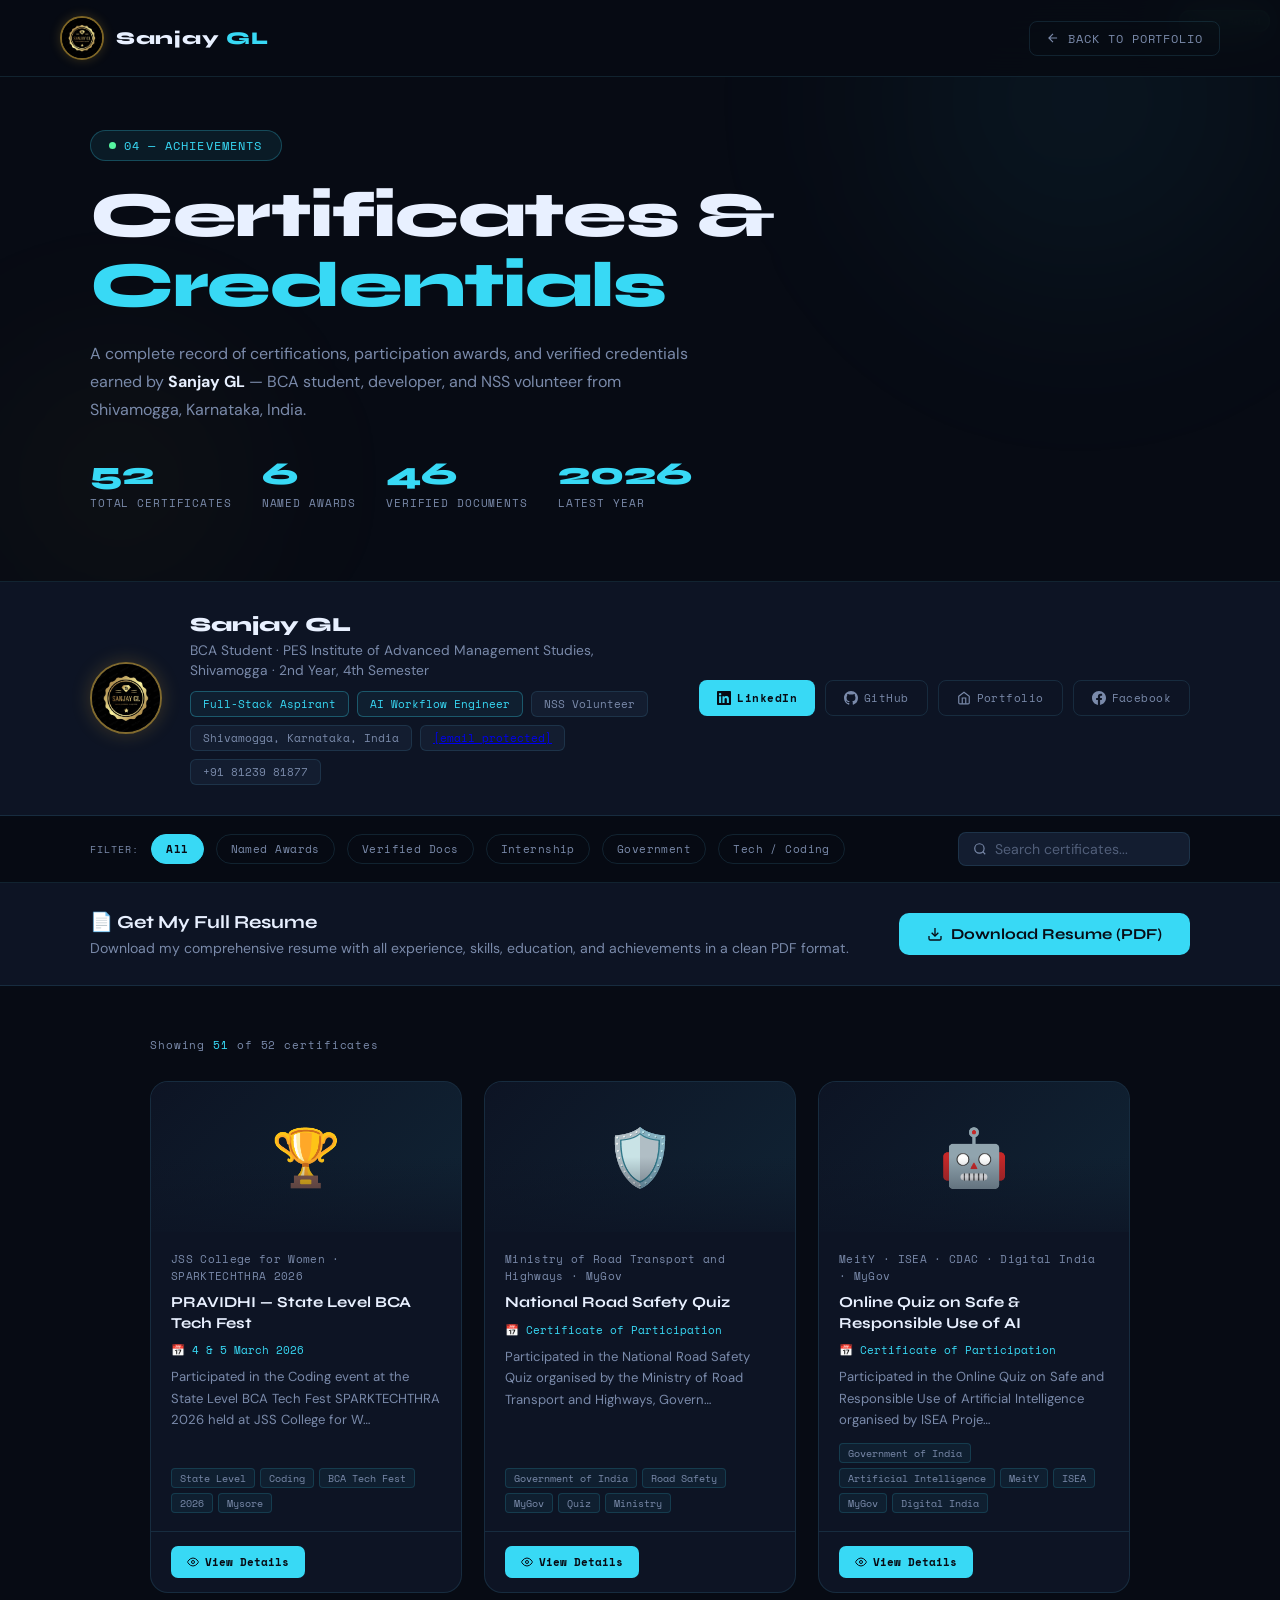
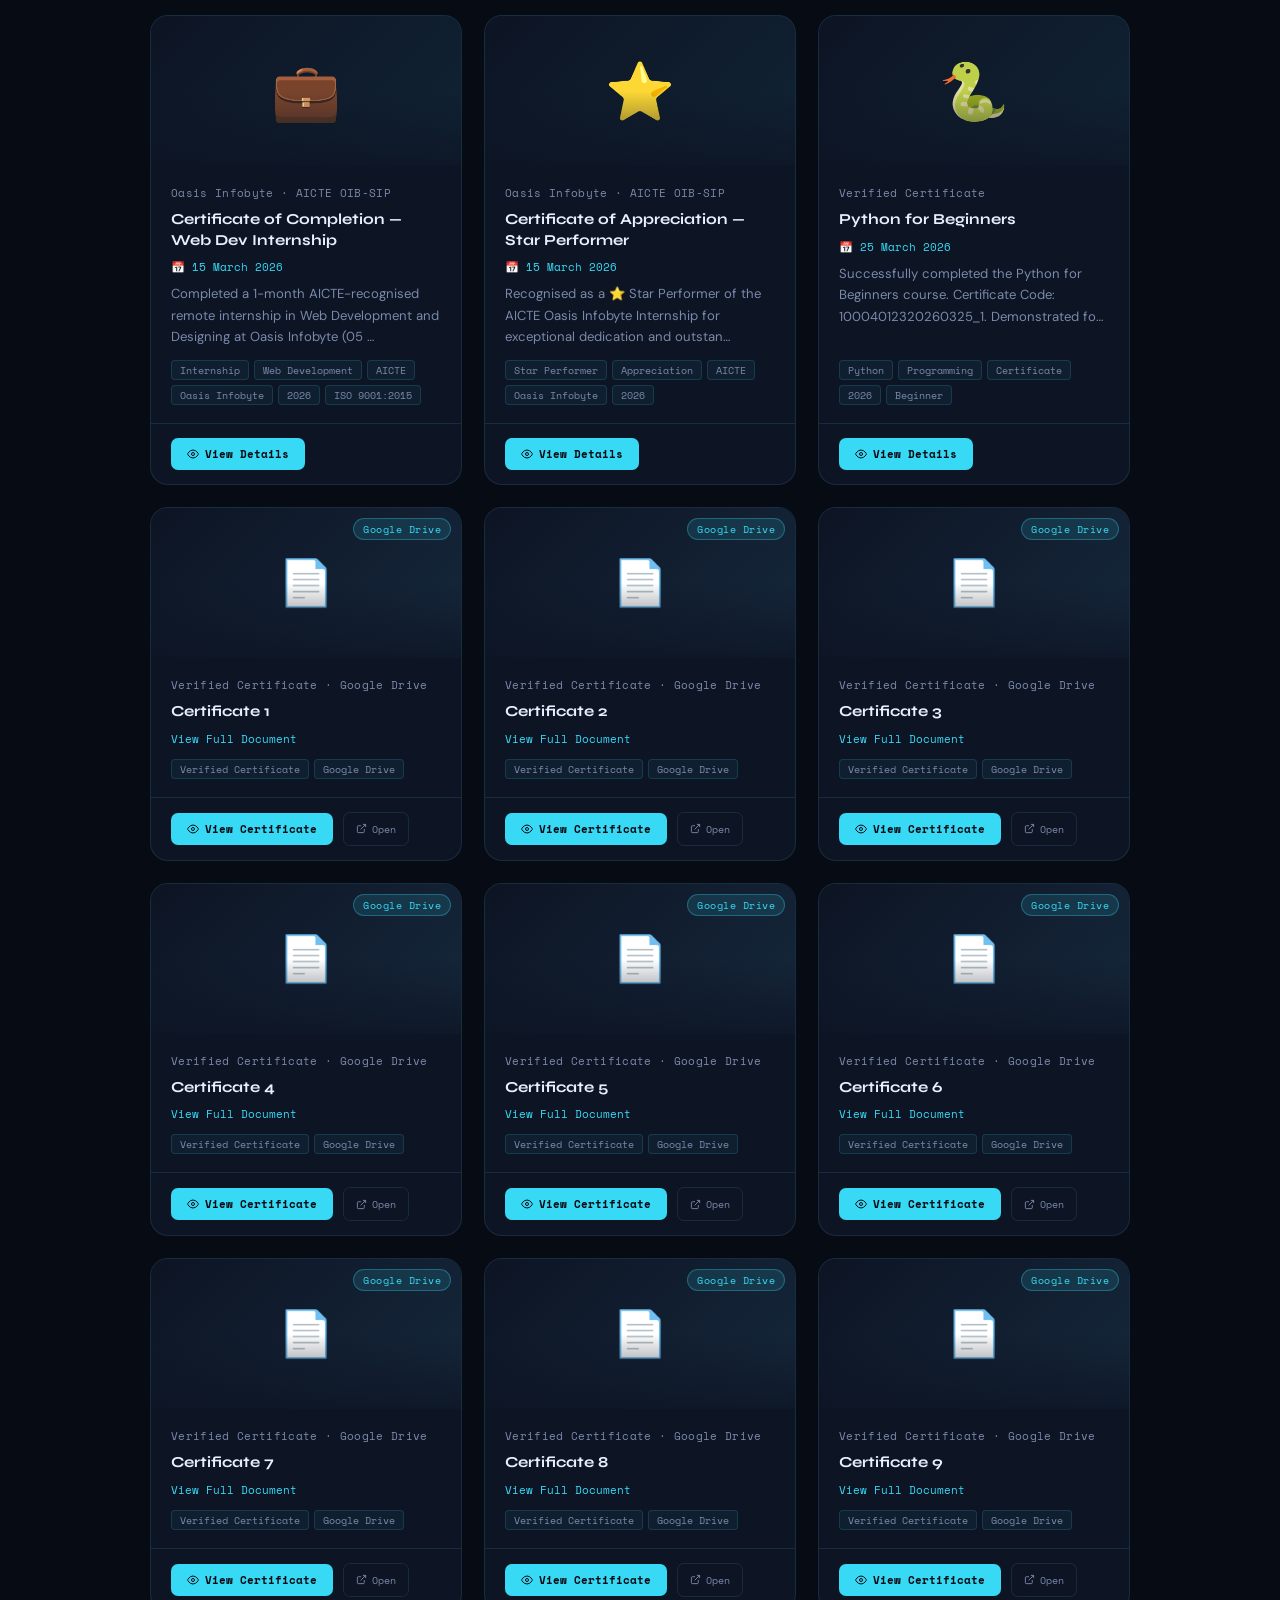
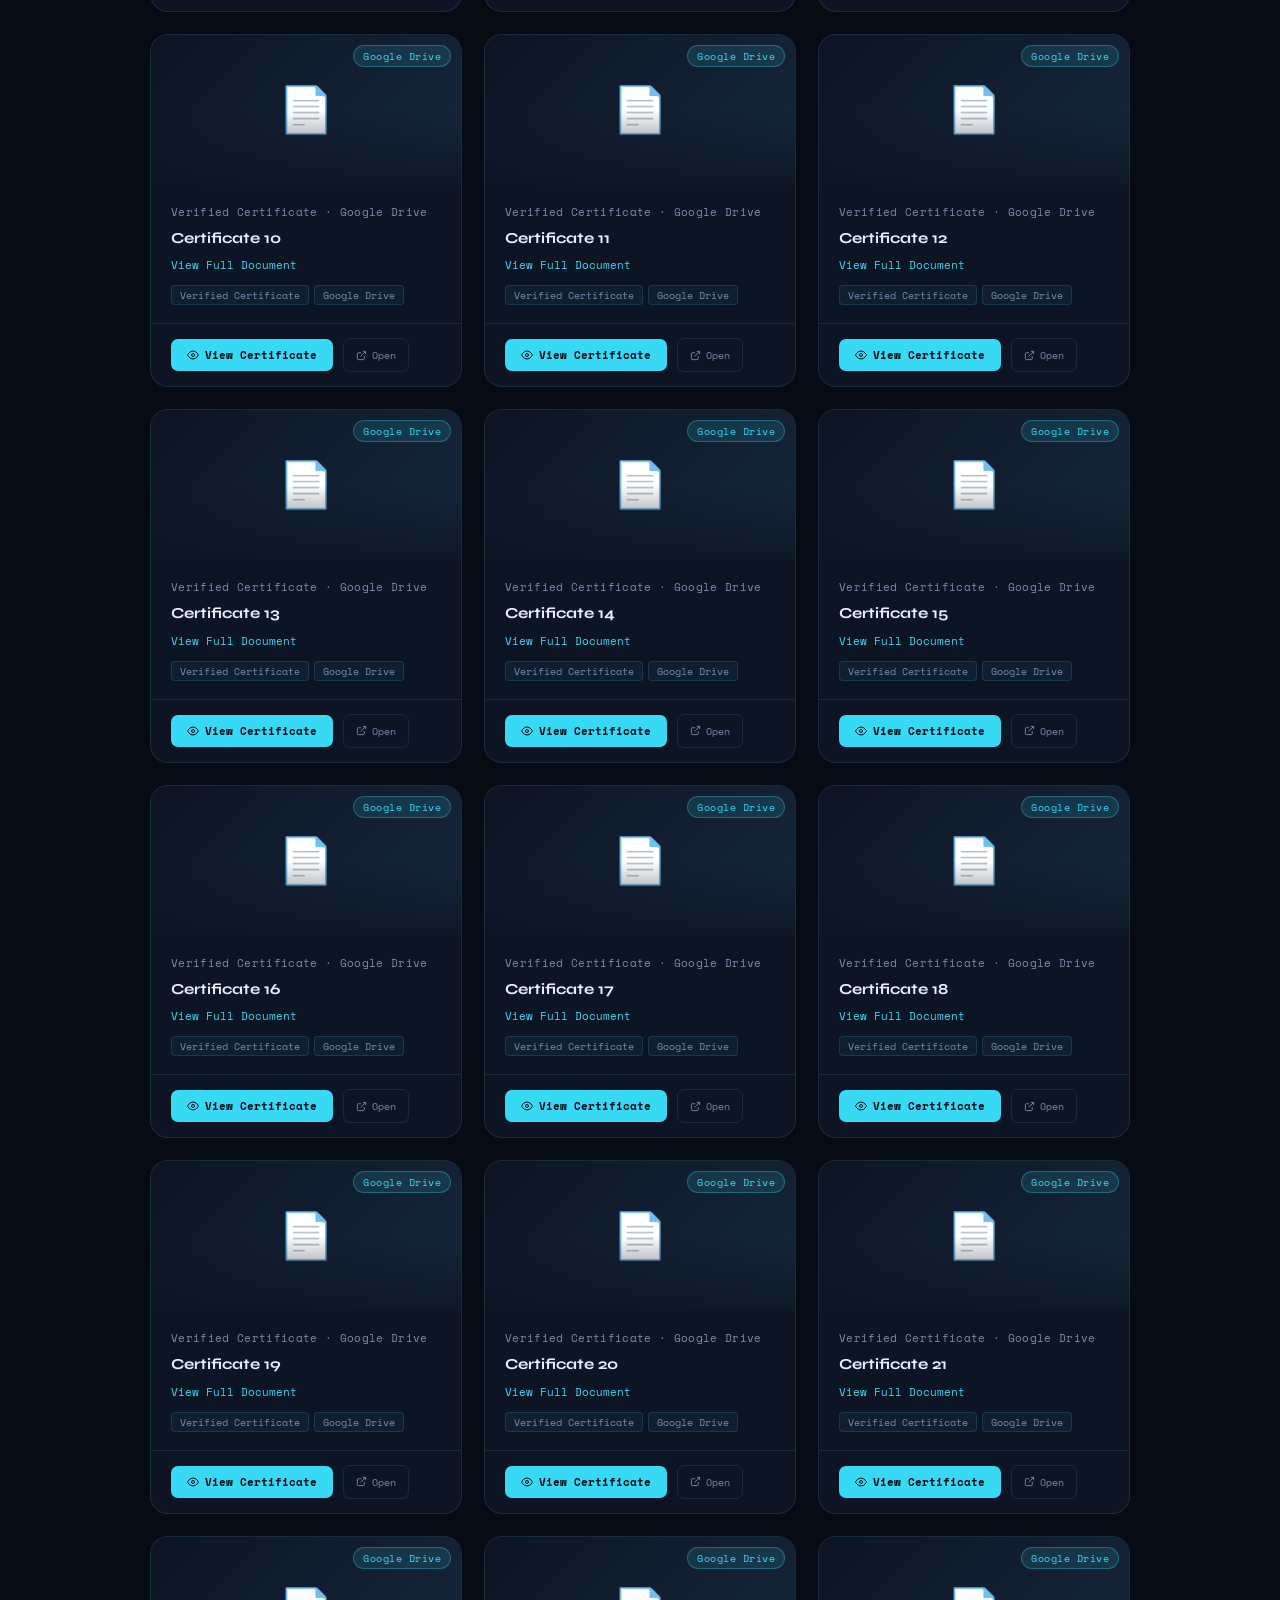
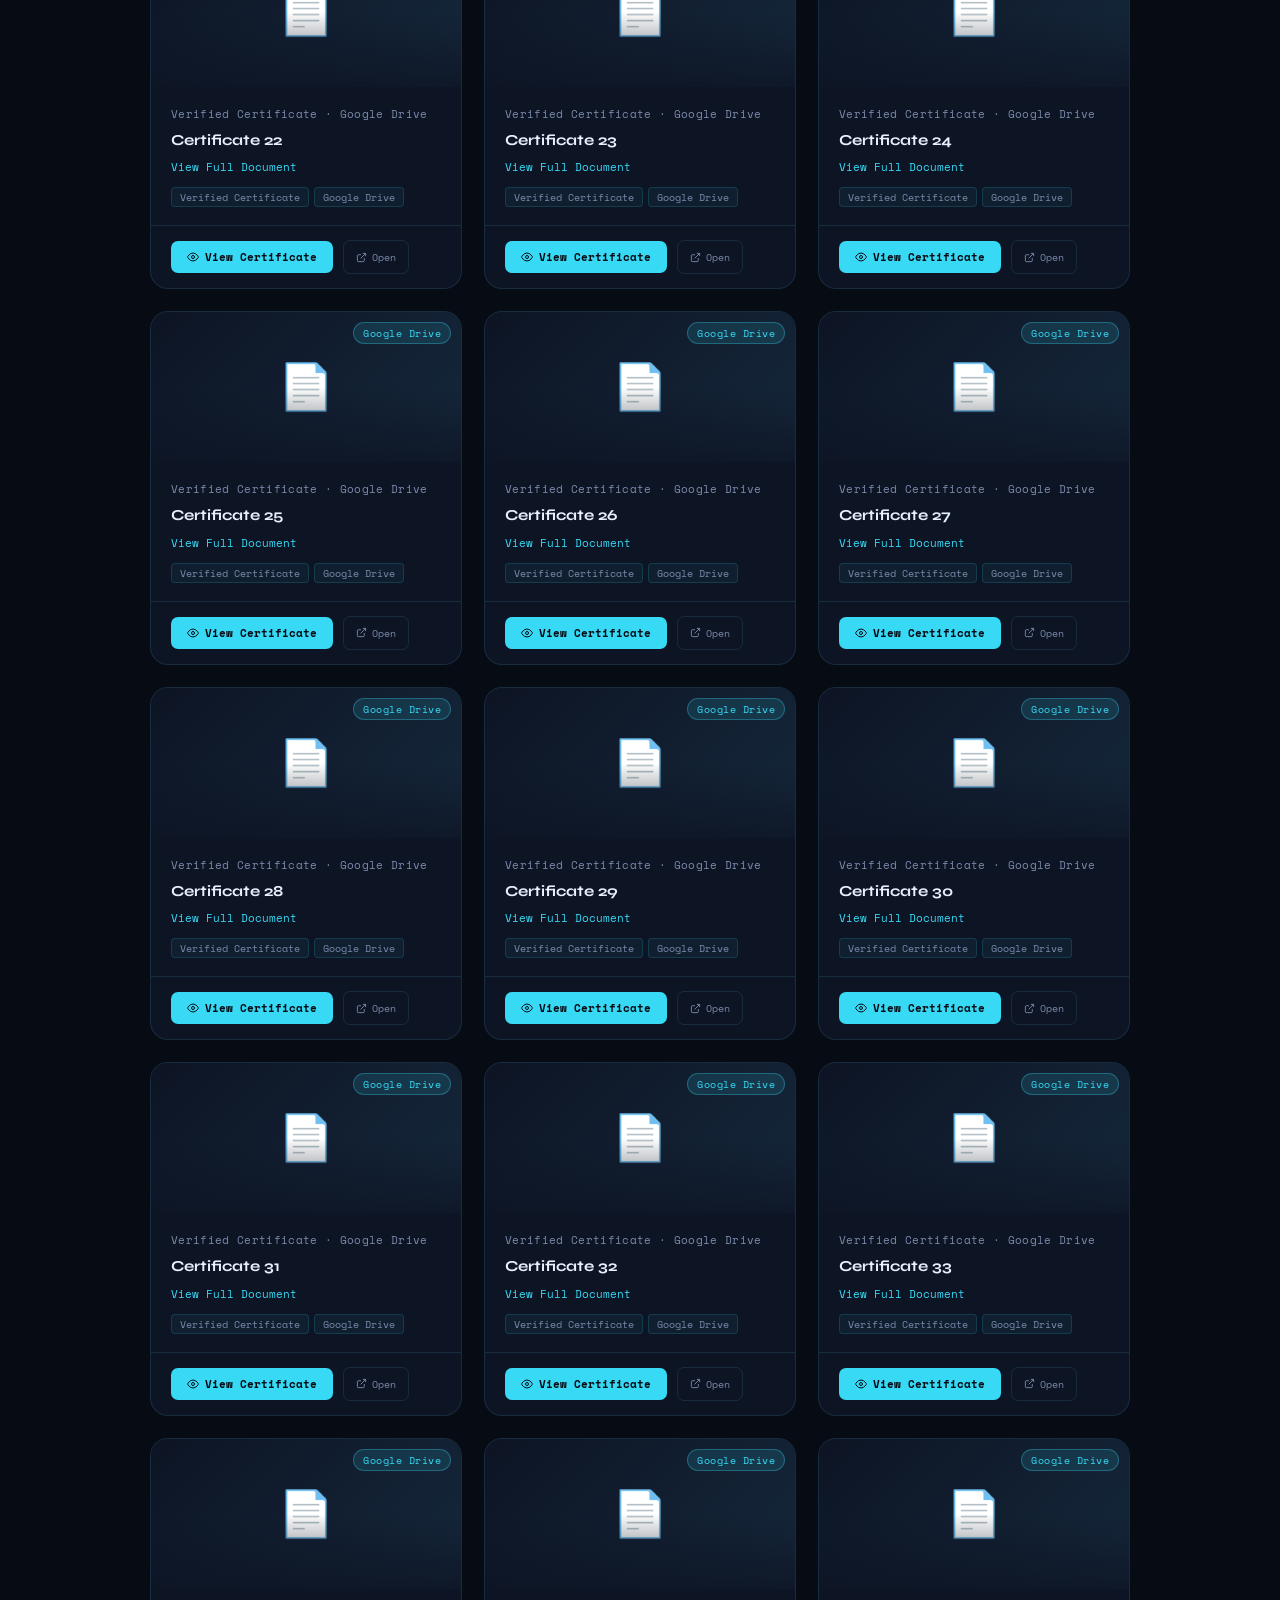
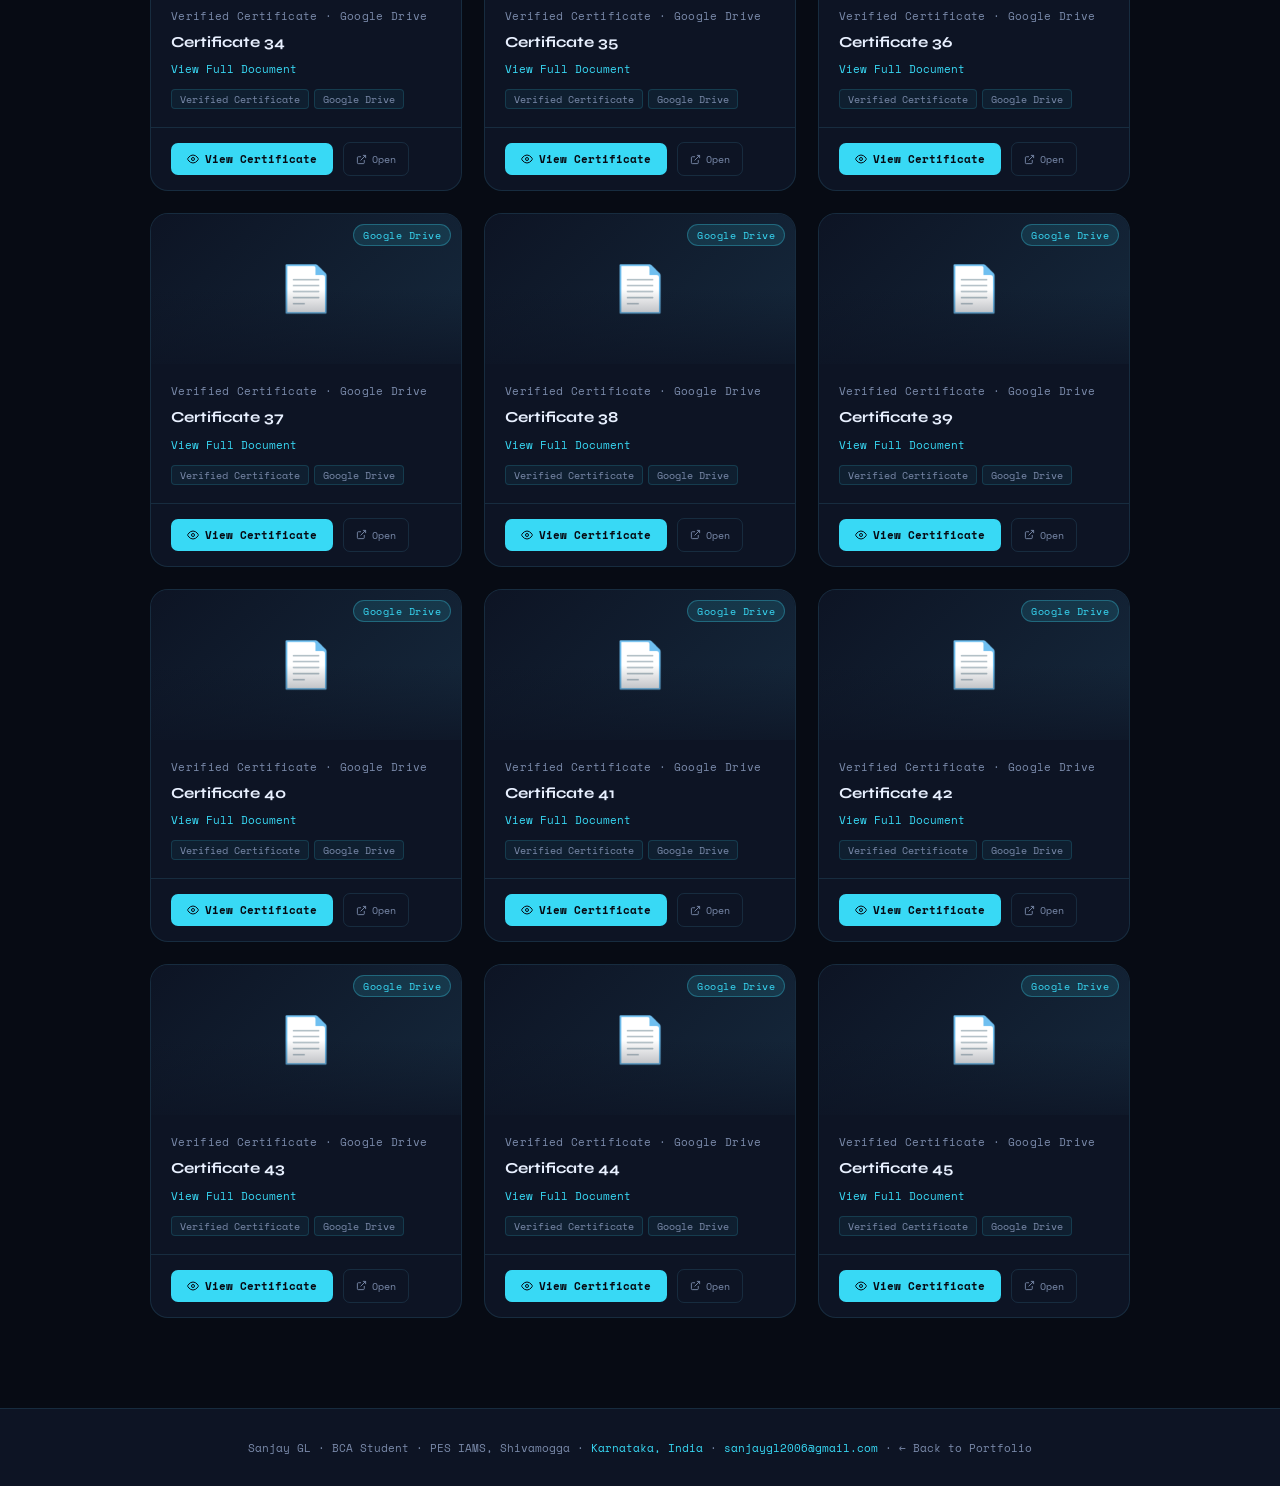
==== commit c2f18058: "Updated project description in index.html certificates.html" ====
--- a/certificates.html
+++ b/certificates.html
@@ -289,7 +289,7 @@
 </div>
 
 <footer>
-  <p>Sanjay GL · BCA Student · PES IAMS, Shivamogga · <span>Karnataka, India</span> · <a href="/cdn-cgi/l/email-protection#5320323d39322a343f6163636513343e323a3f7d303c3e"><span class="__cf_email__" data-cfemail="a0d3c1cecac1d9c7cc92909096e0c7cdc1c9cc8ec3cfcd">[email&#160;protected]</span></a> · <a href="index.html">← Back to Portfolio</a></p>
+  <p>Sanjay GL · BCA Student · PES IAMS, Shivamogga · <span>Karnataka, India</span> · <a href="/cdn-cgi/l/email-protection#5320323d39322a343f6163636513343e323a3f7d303c3e"><span class="__cf_email__" data-cfemail="a0d3c1cecac1d9c7cc92909096e0c7cdc1c9cc8ec3cfcd">sanjaygl2006@gmail.com</span></a> · <a href="index.html">← Back to Portfolio</a></p>
 </footer>
 
 <script data-cfasync="false" src="/cdn-cgi/scripts/5c5dd728/cloudflare-static/email-decode.min.js"></script><script>
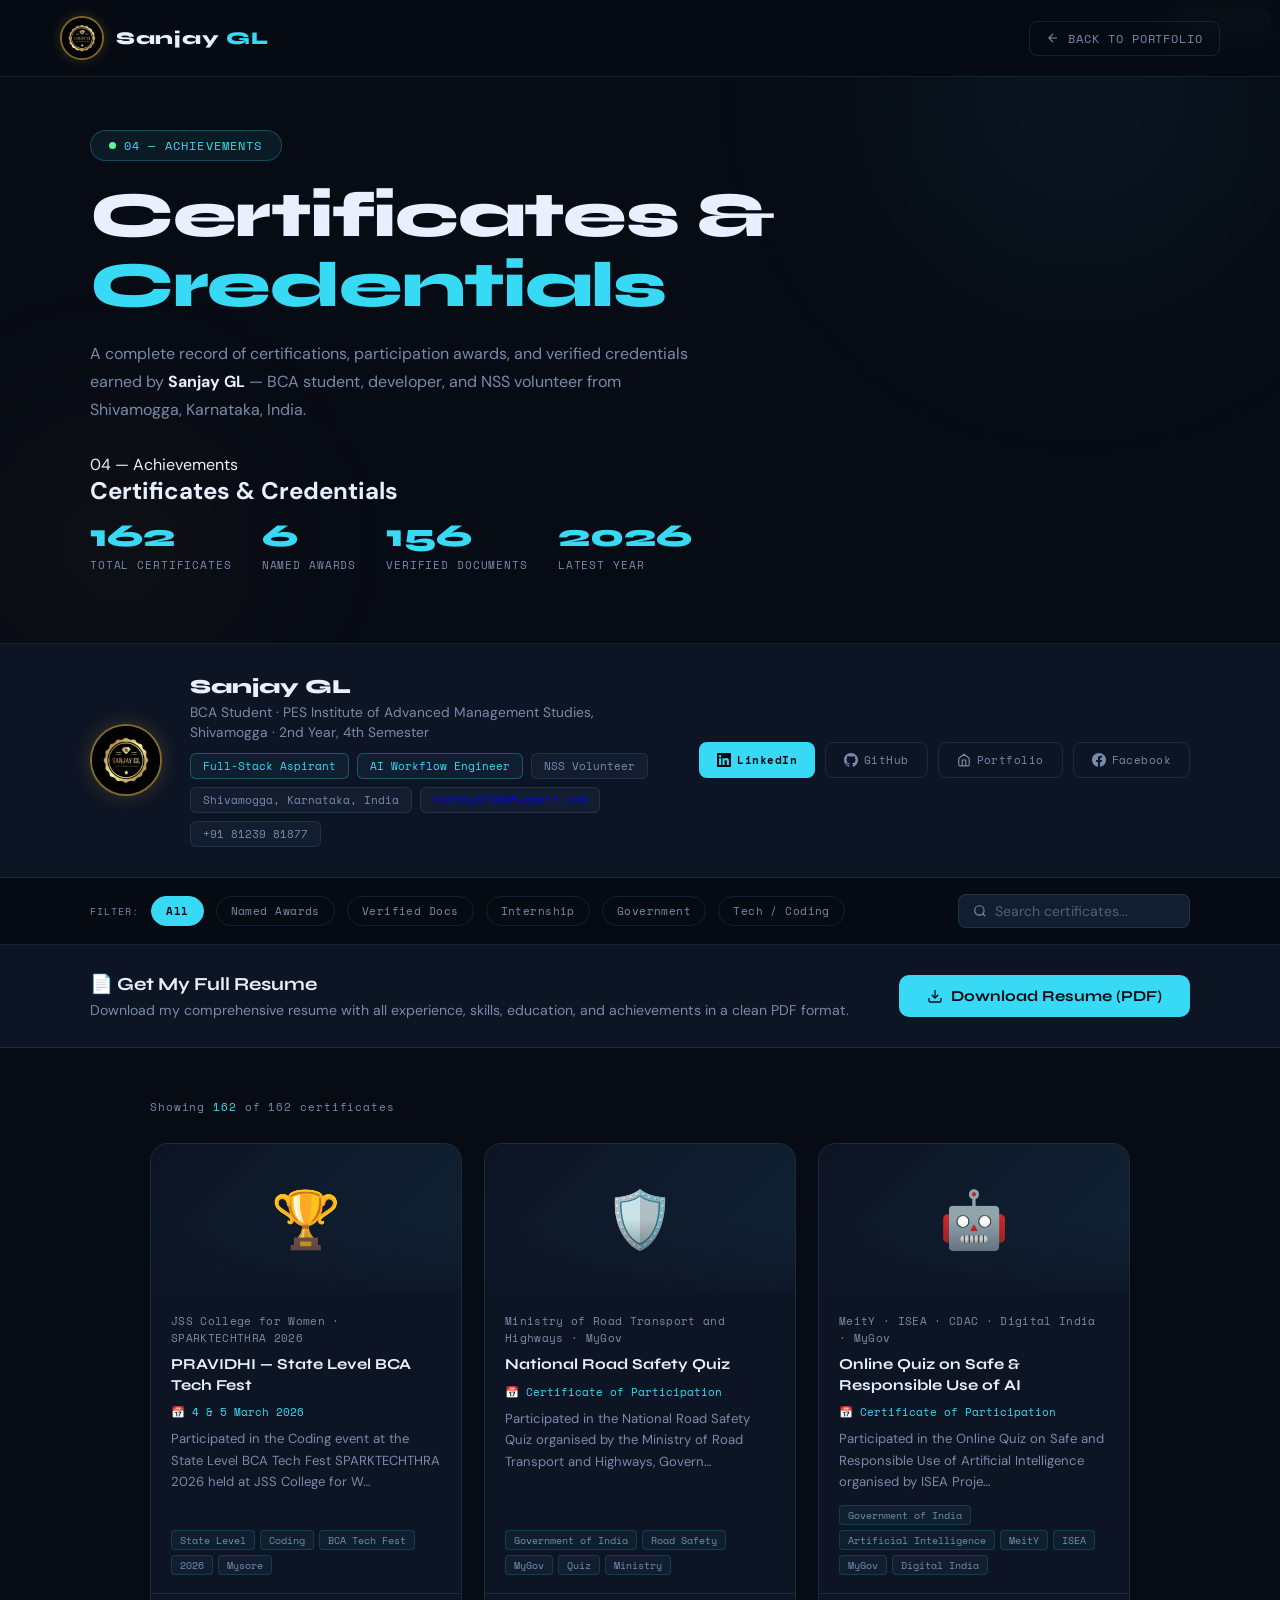
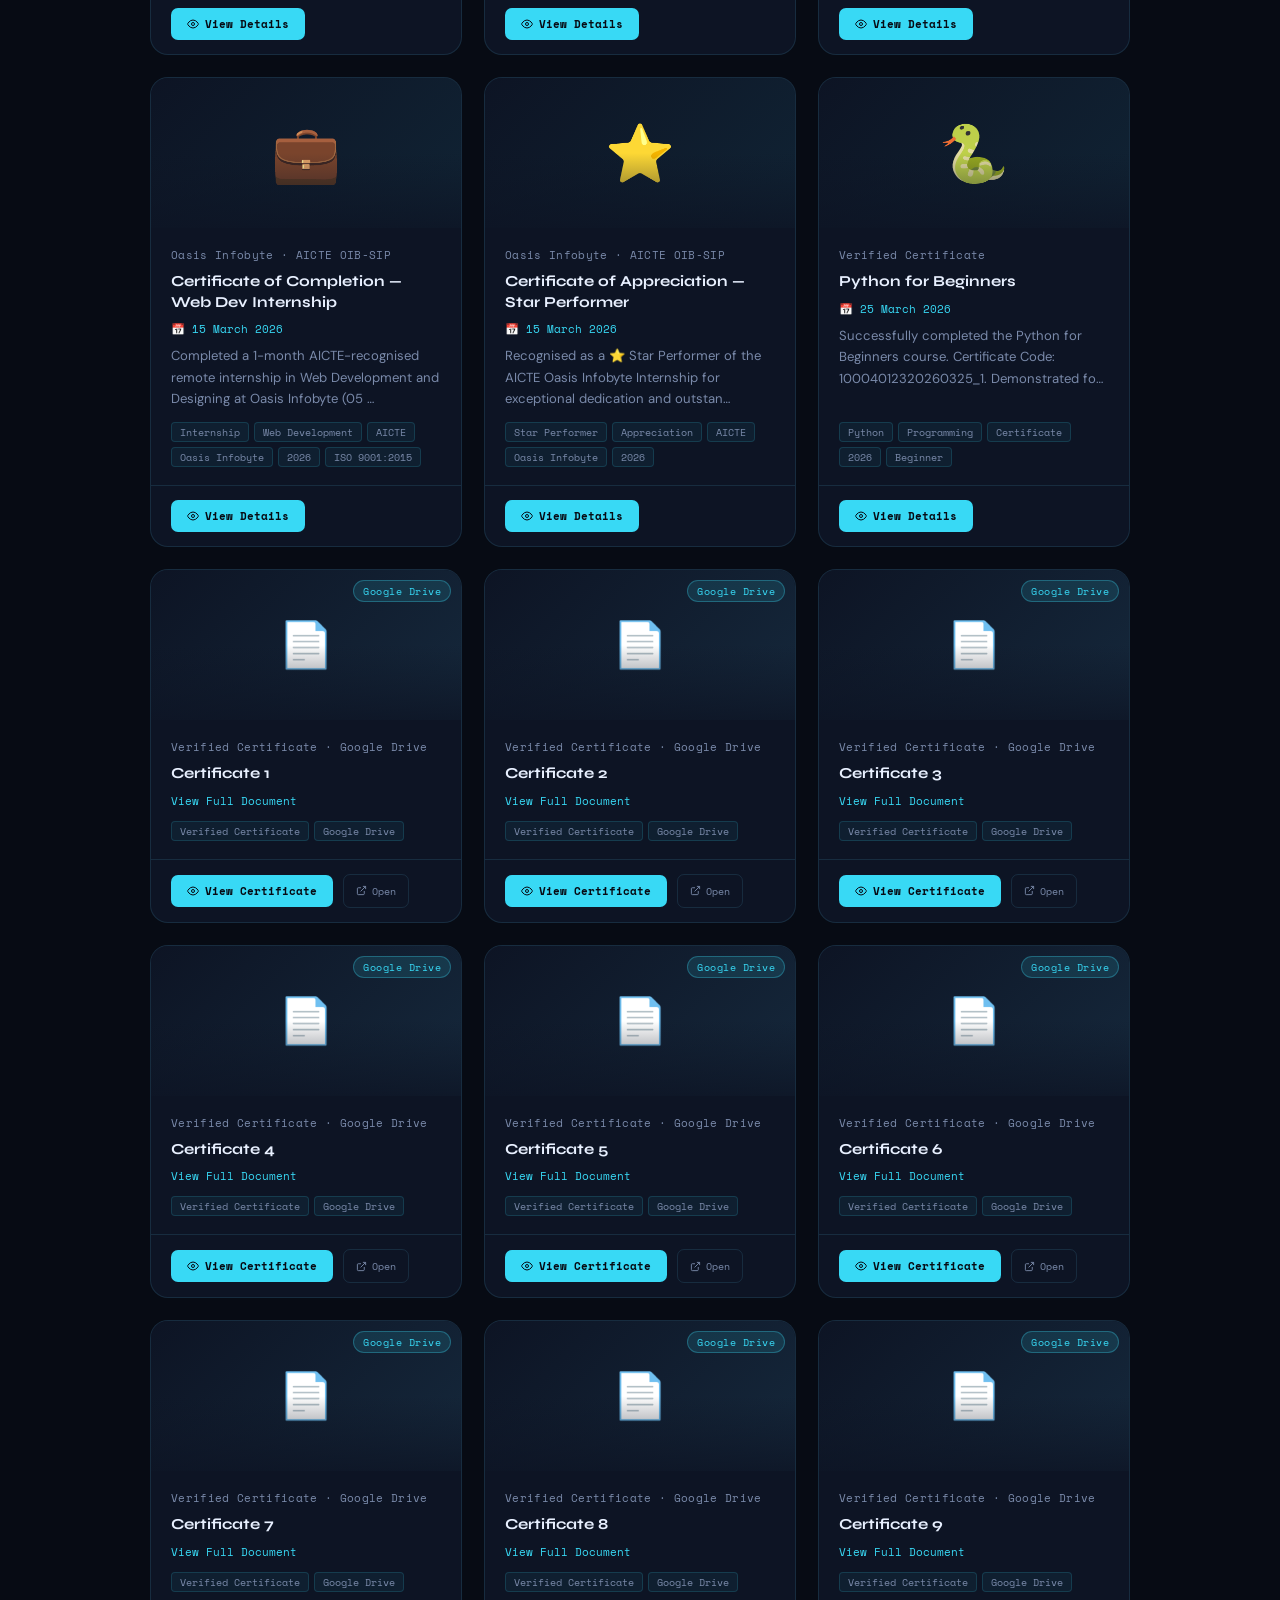
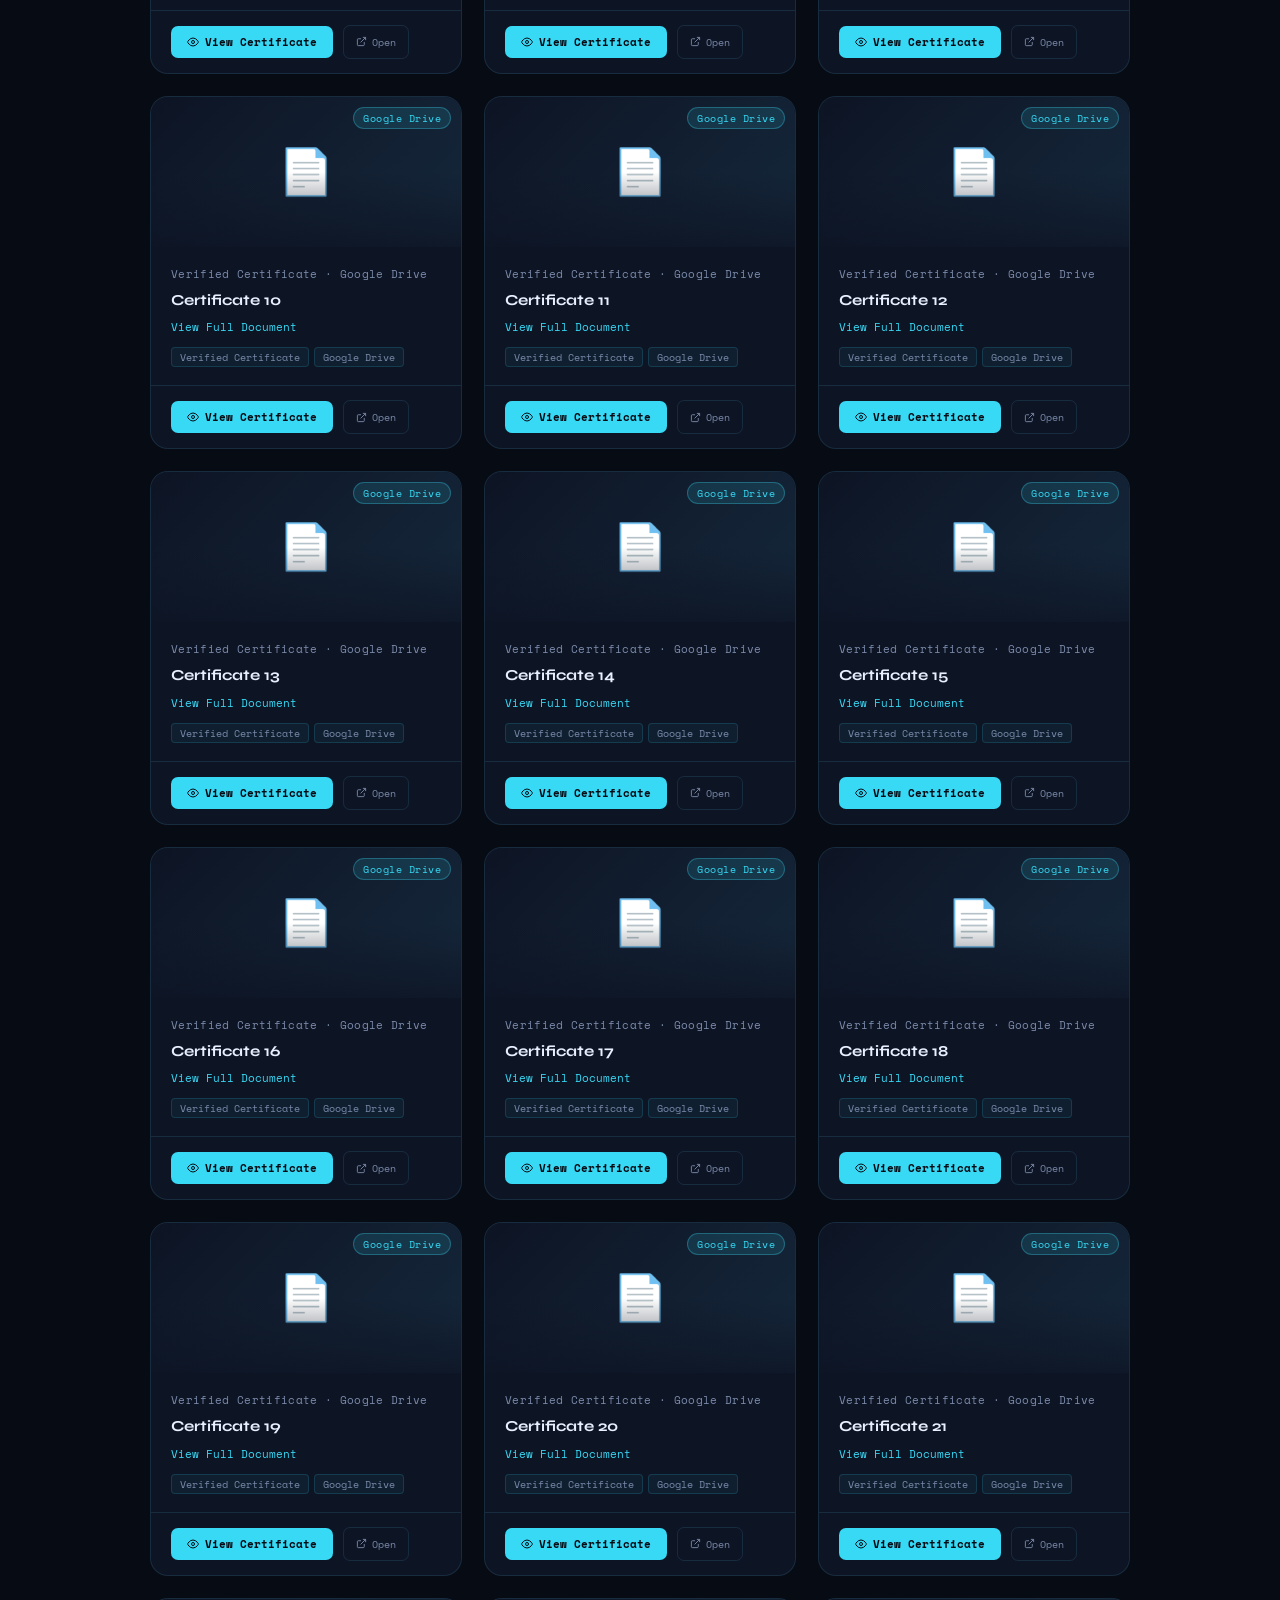
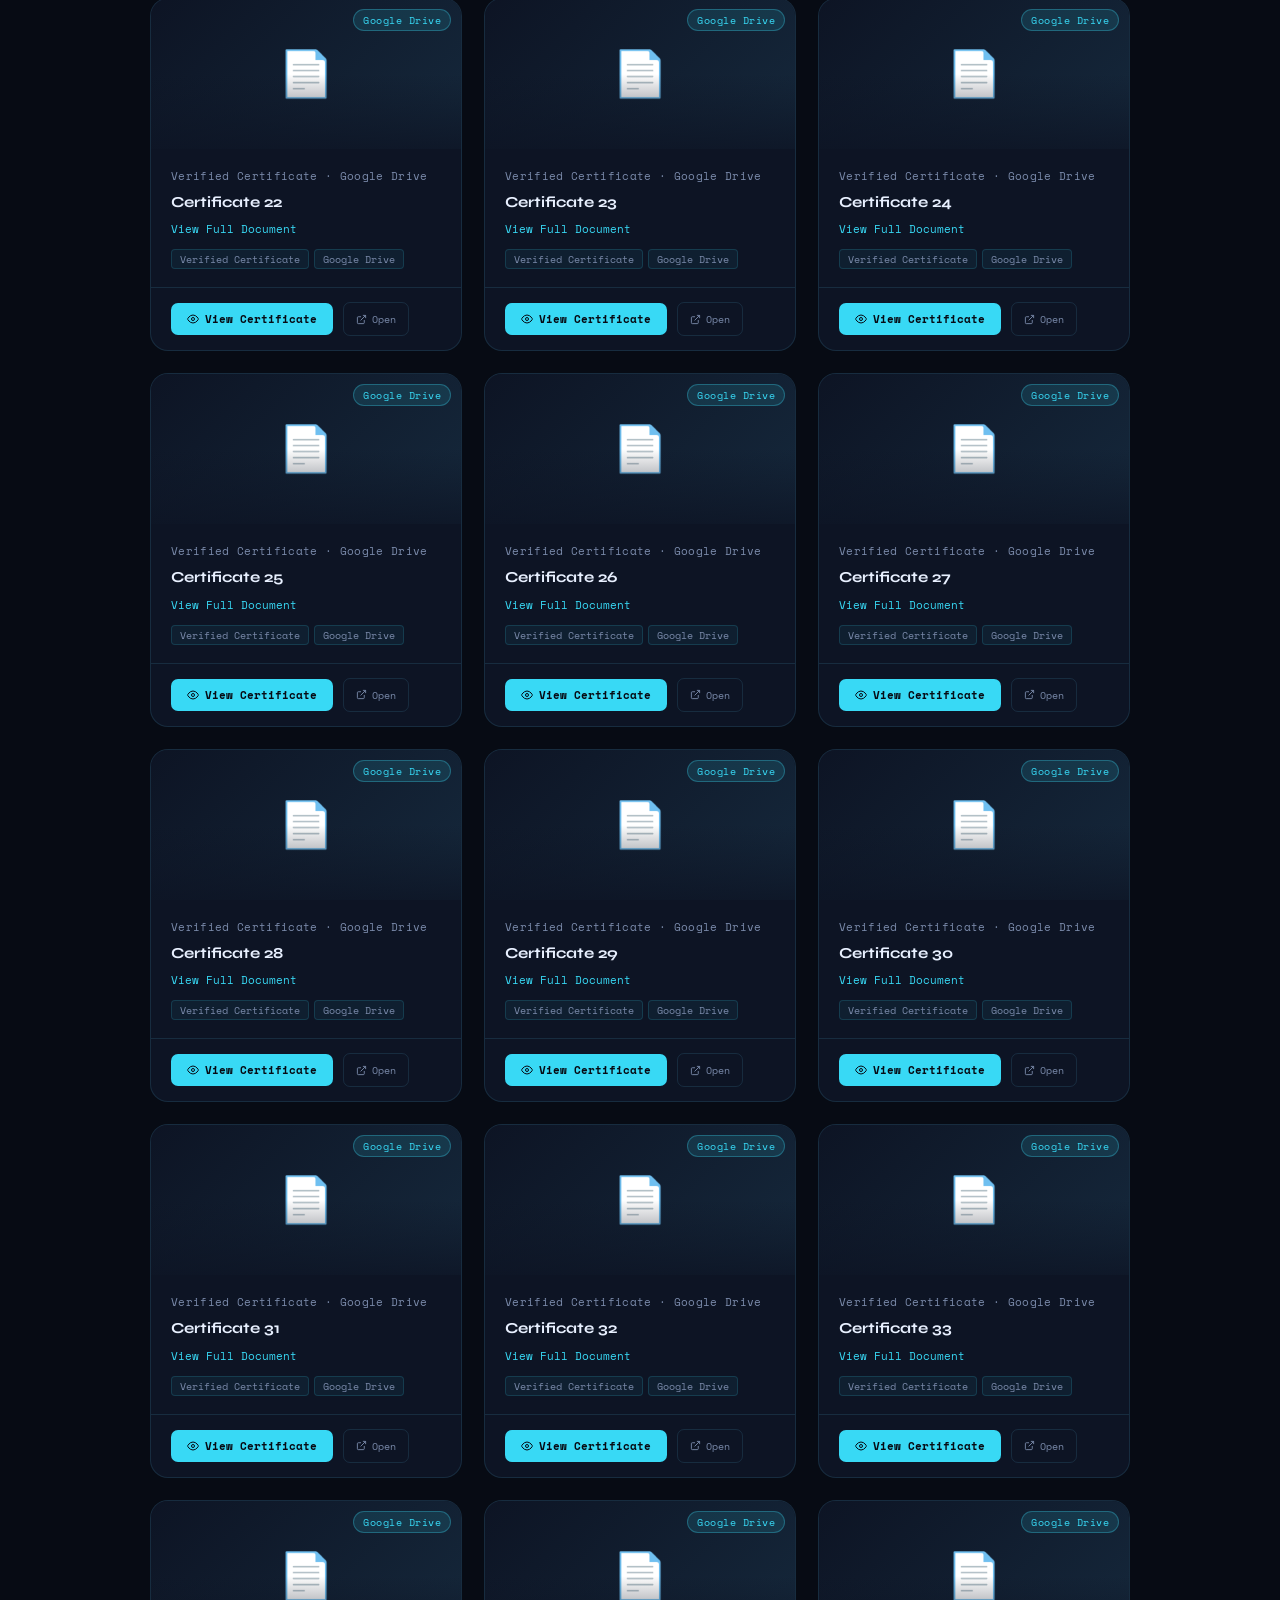
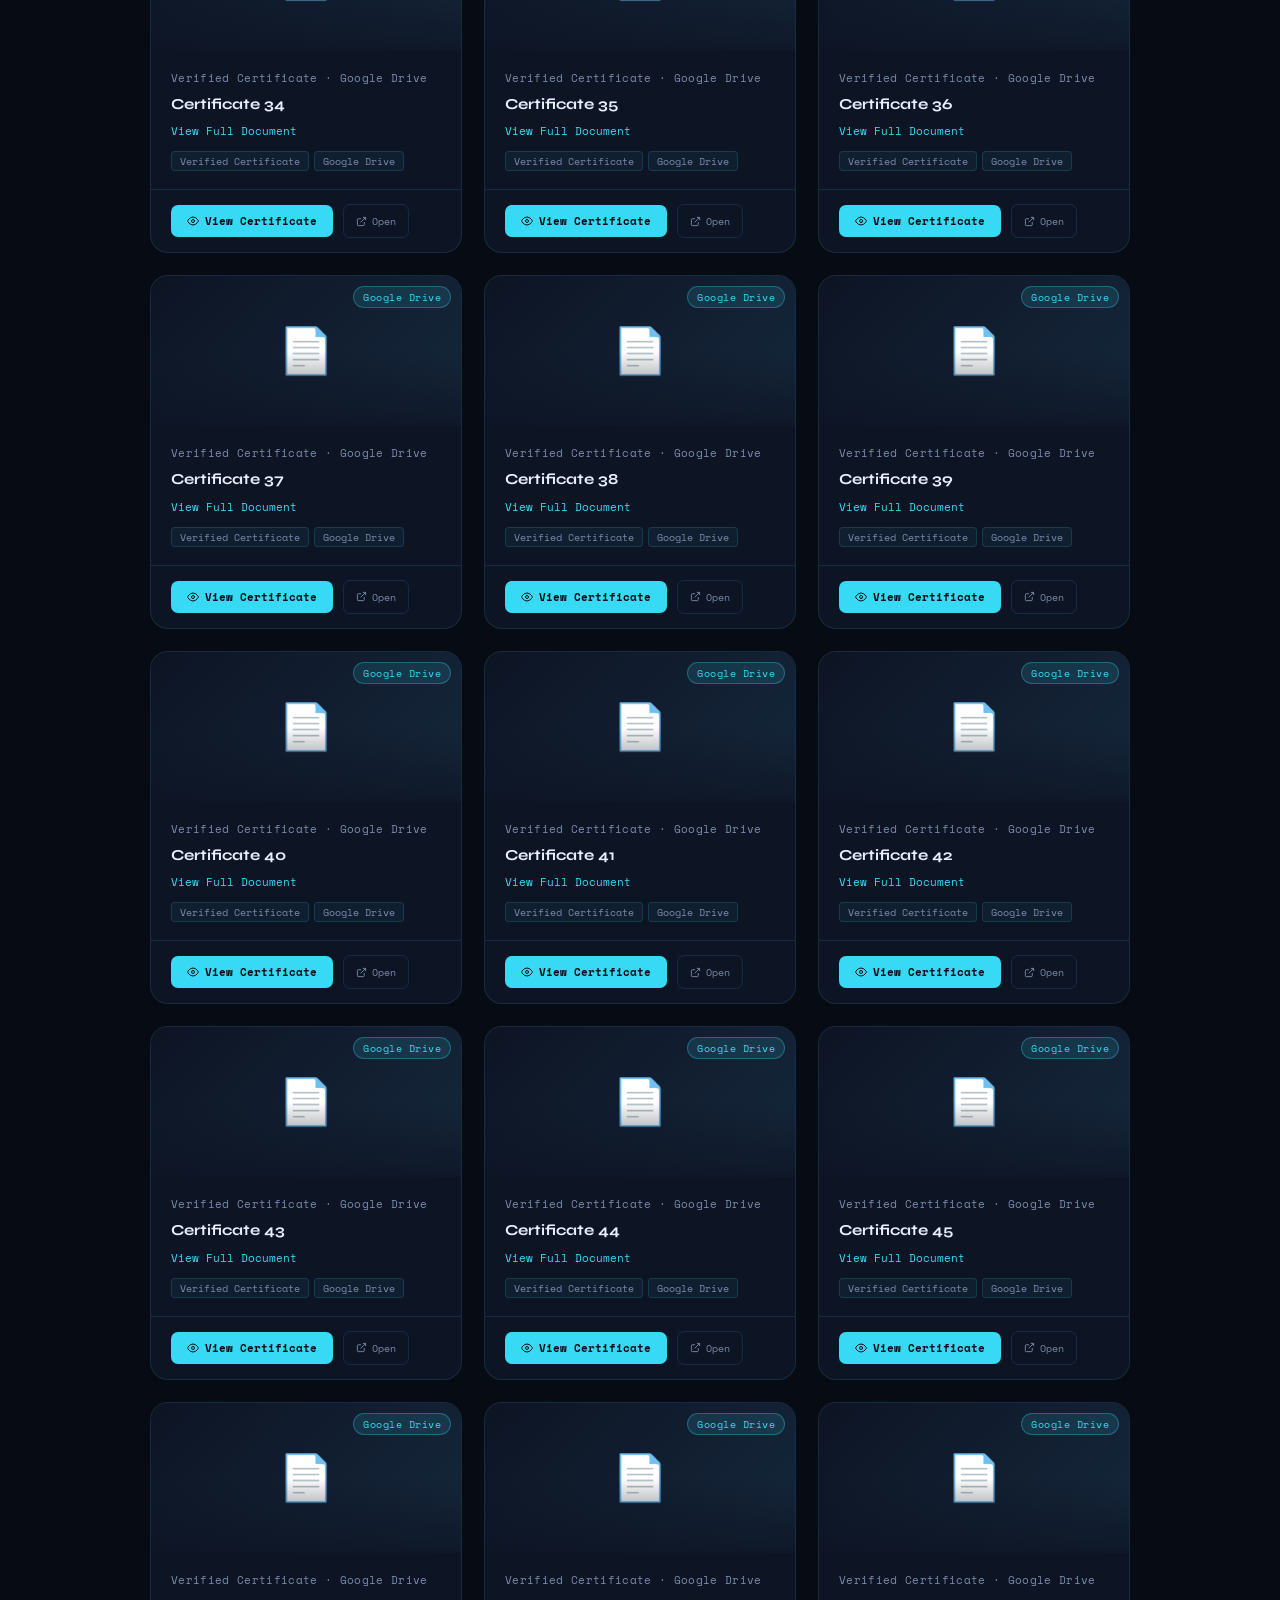
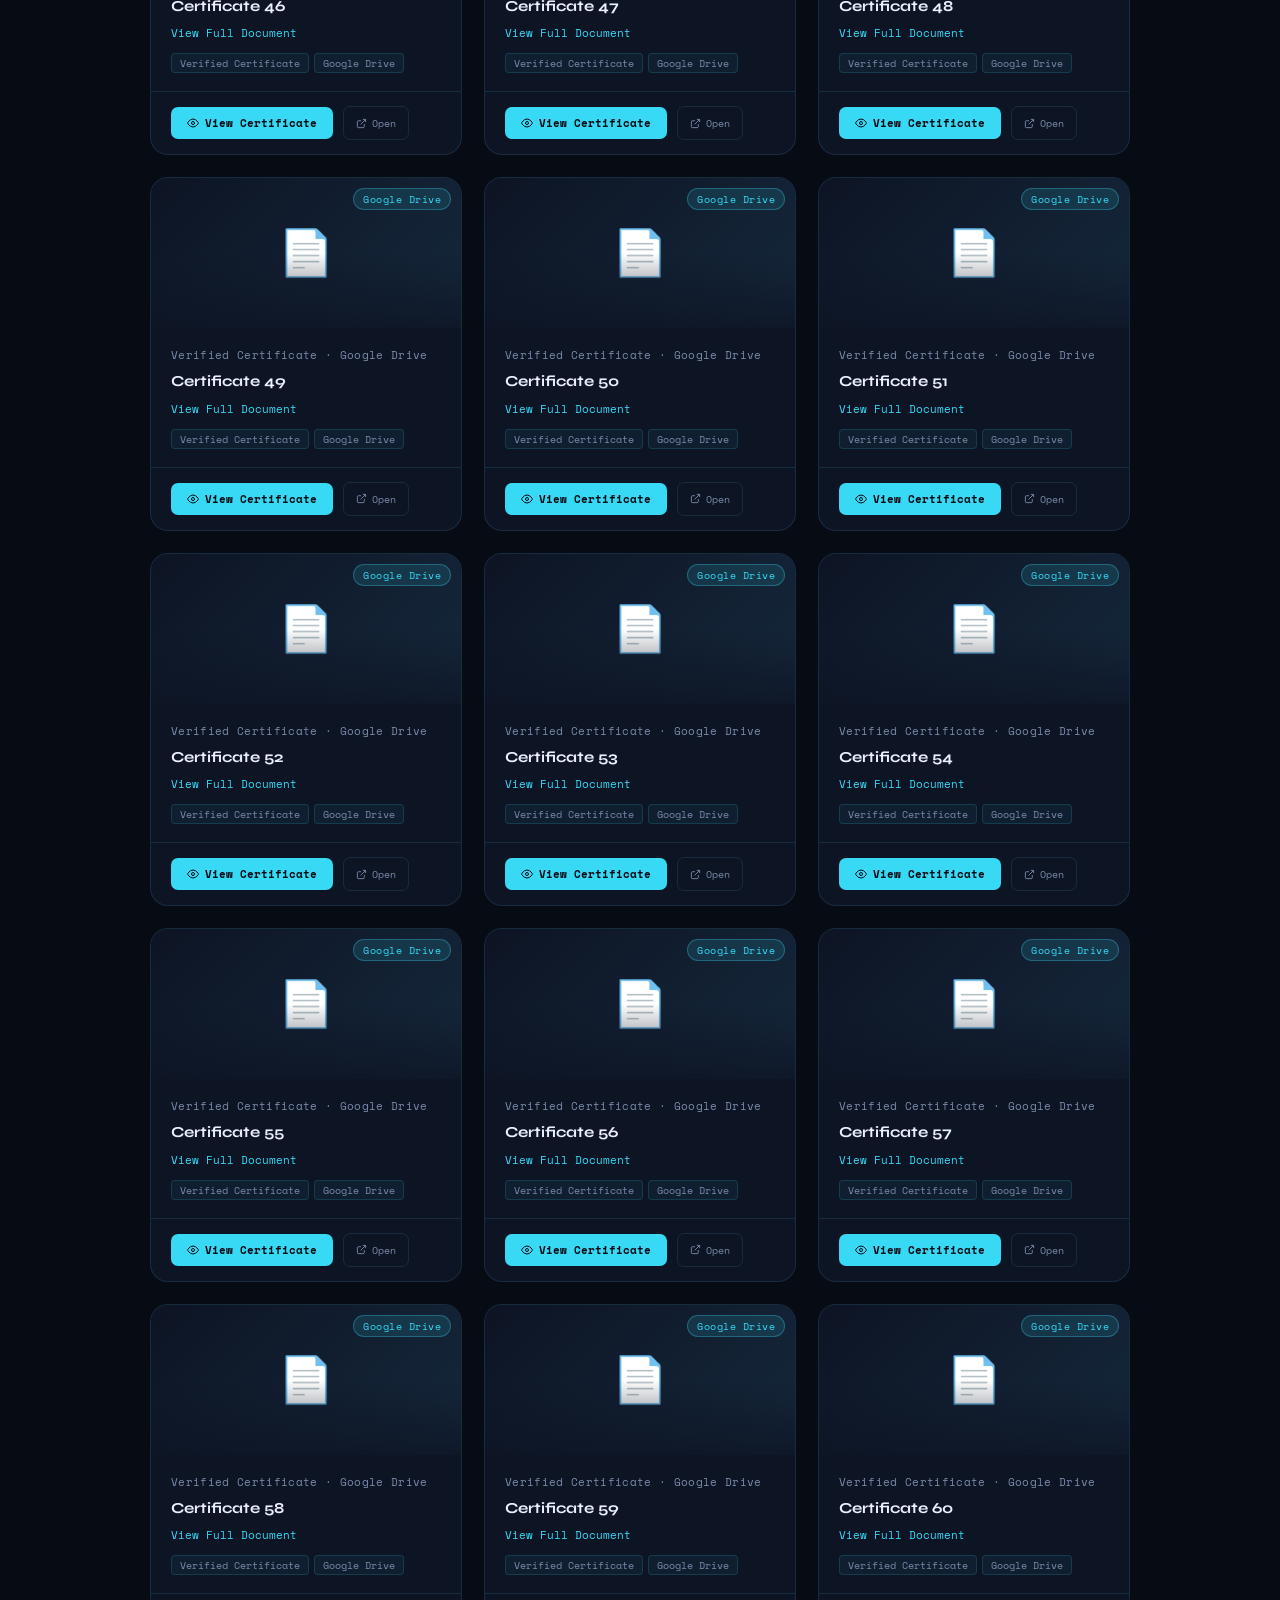
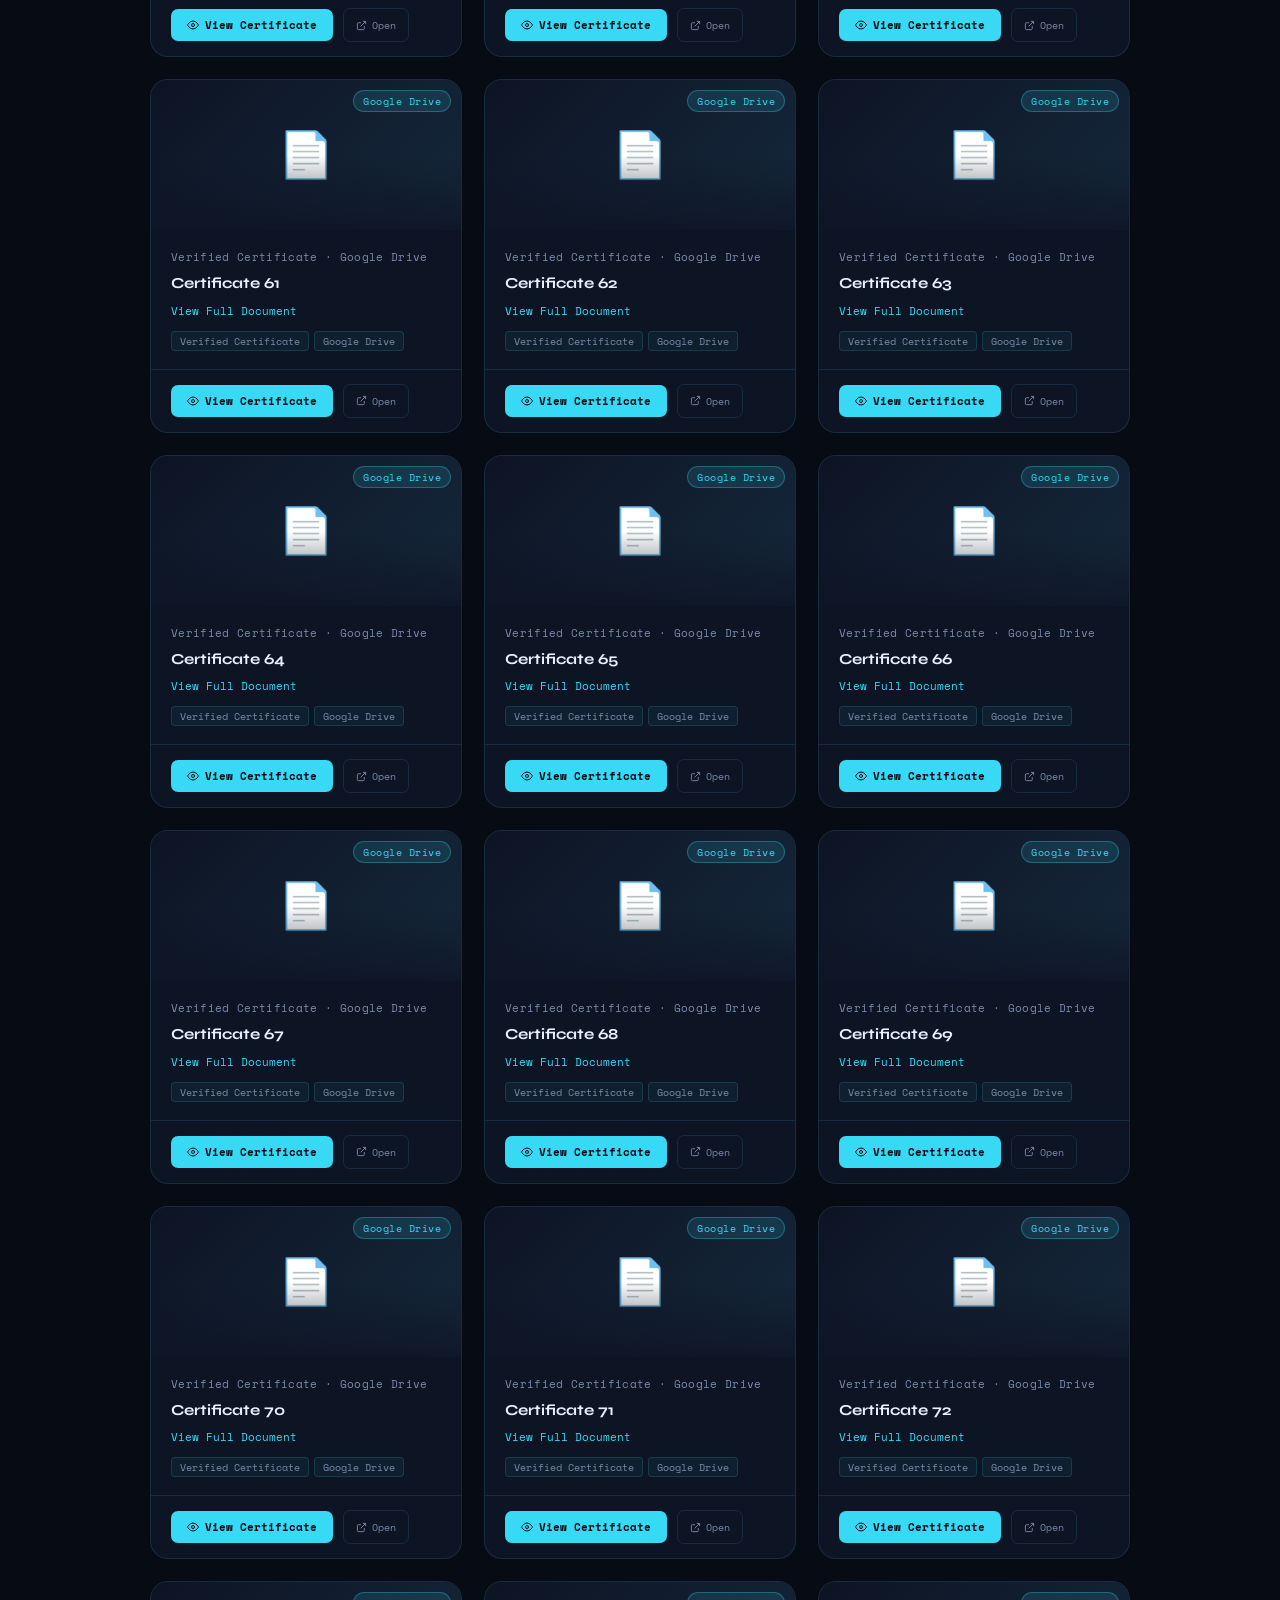
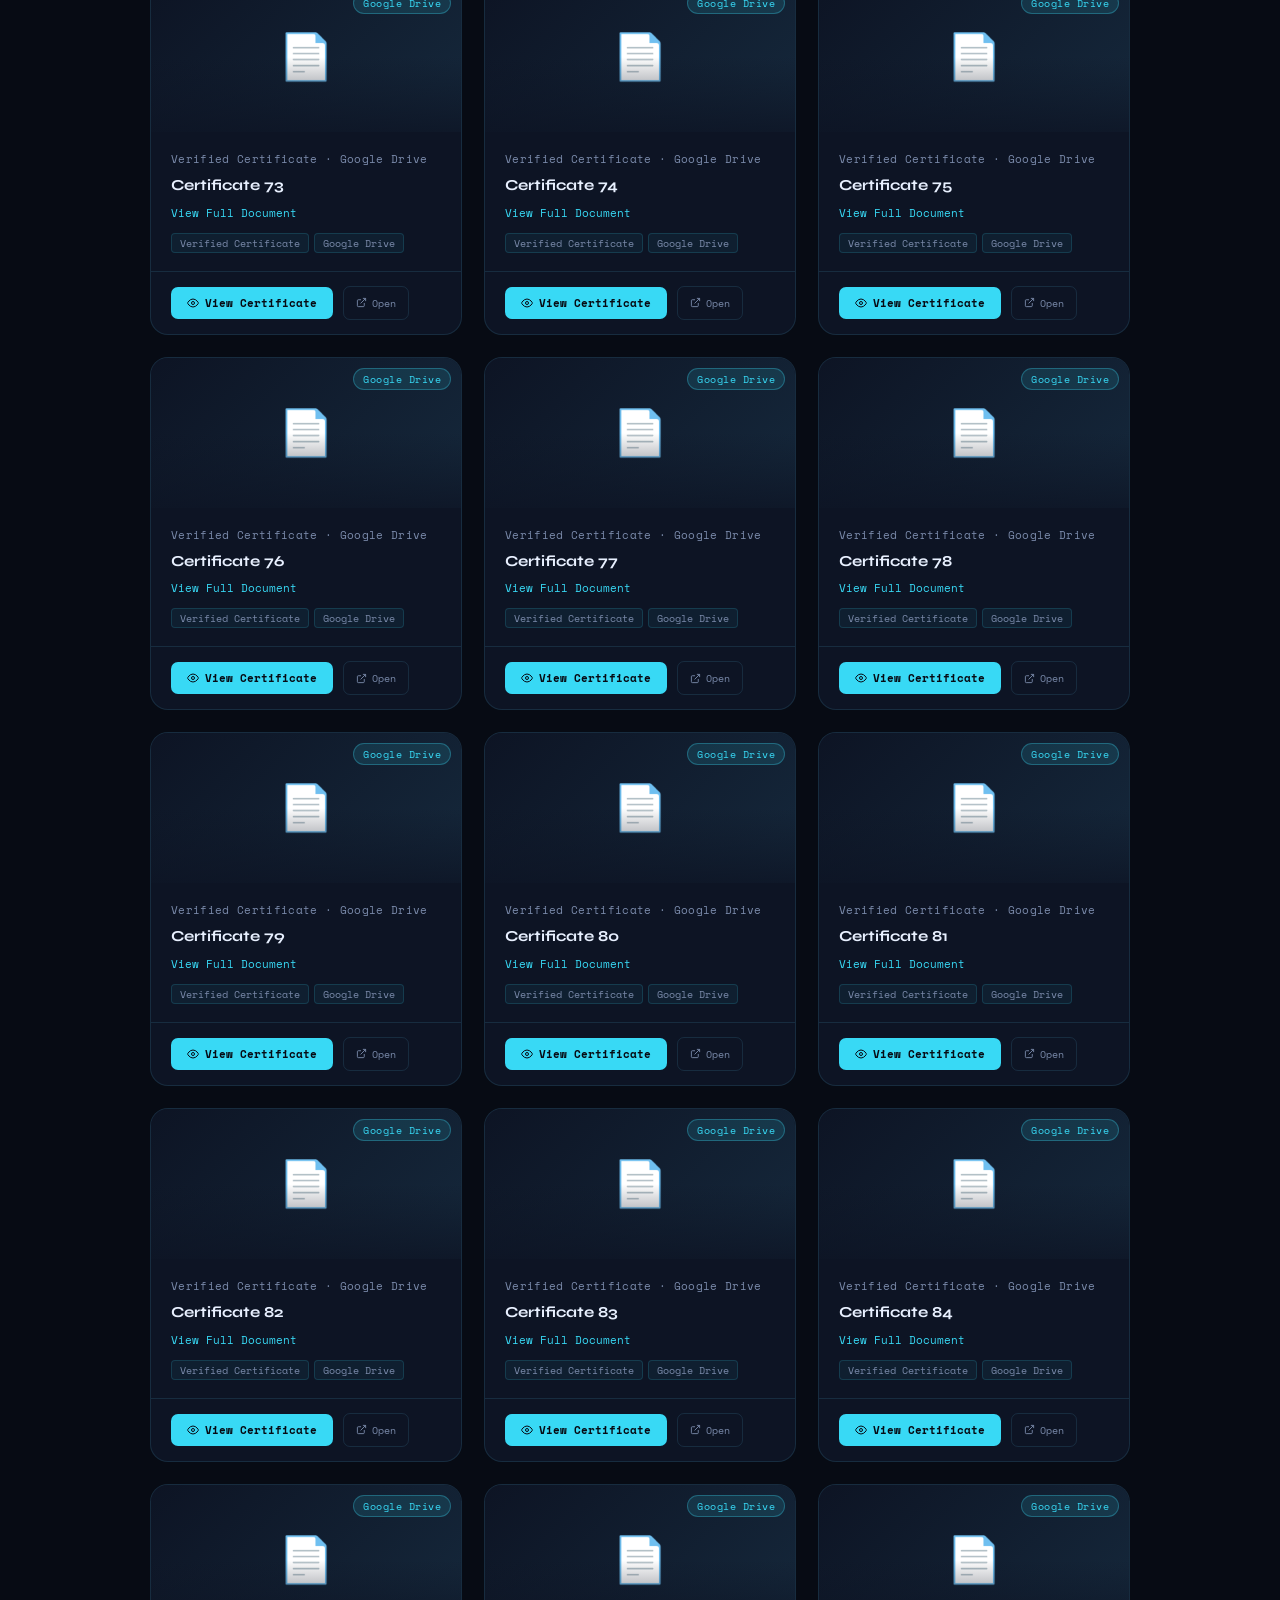
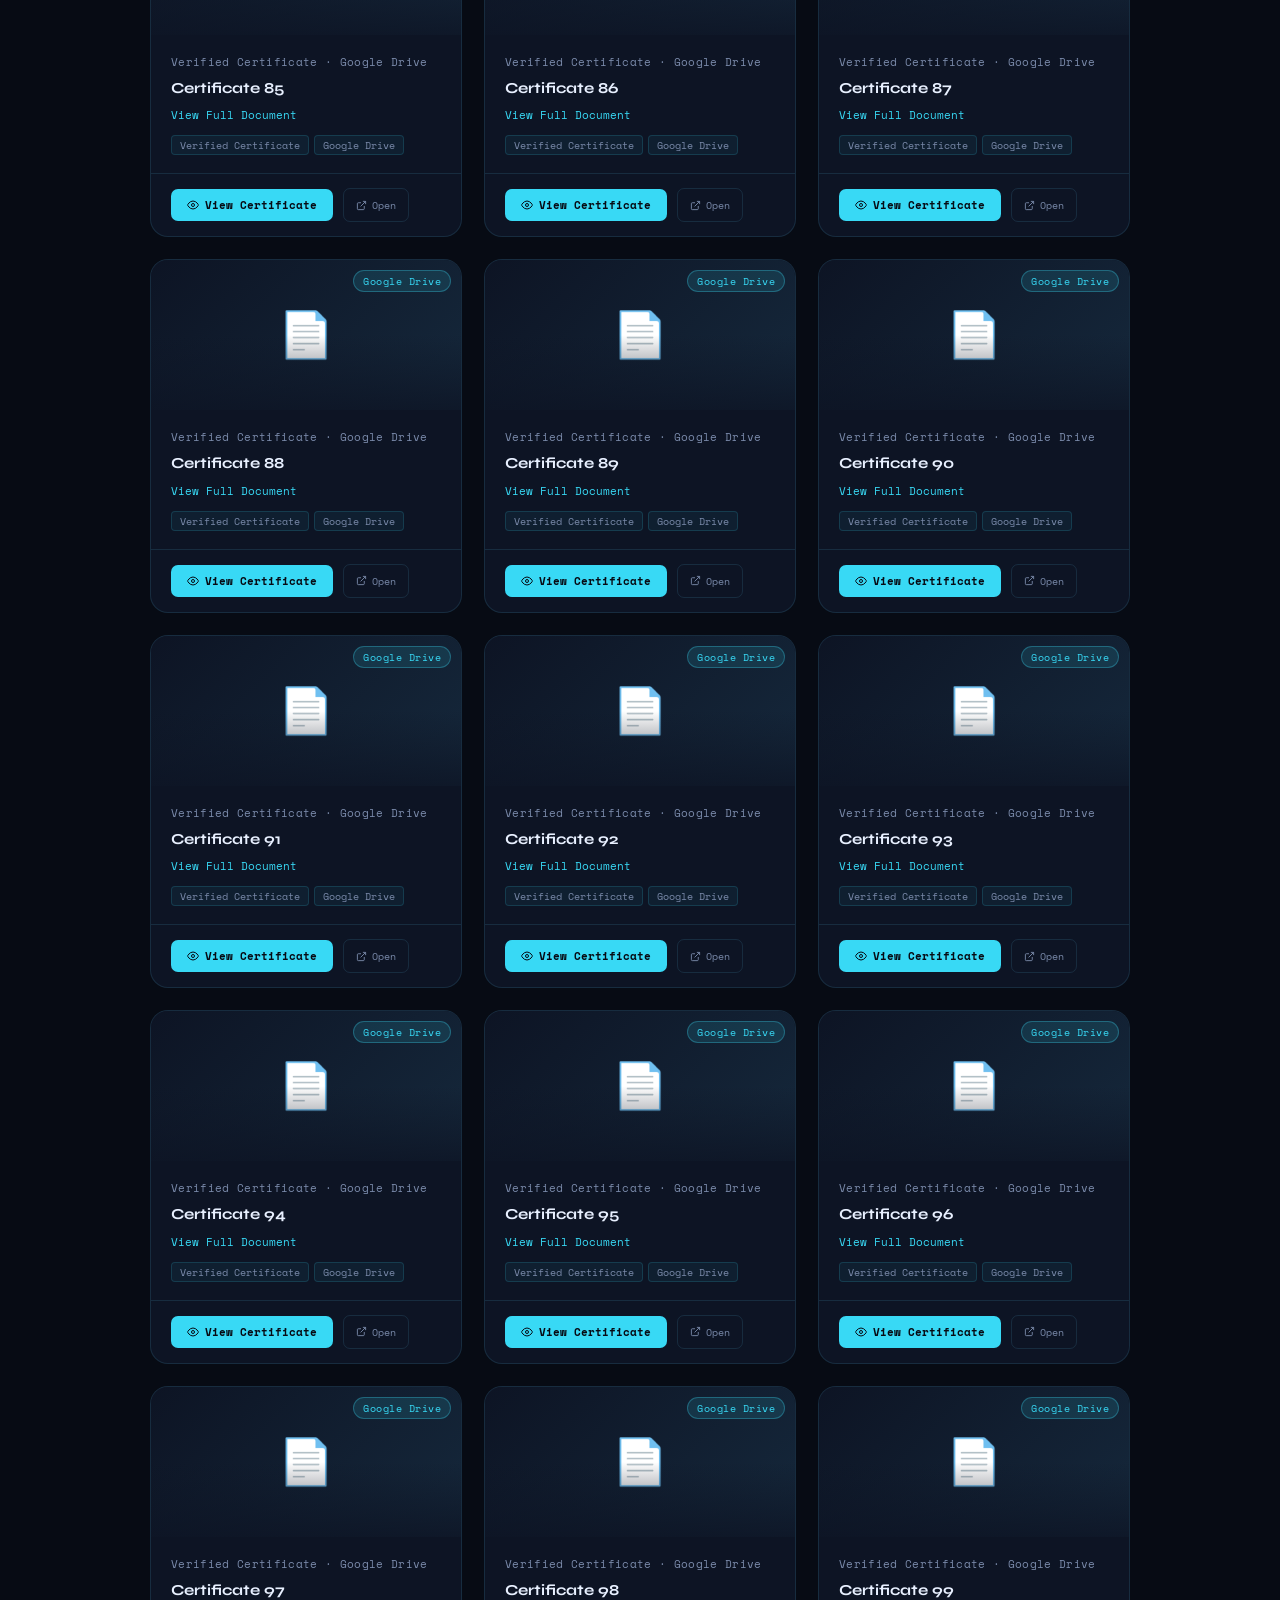
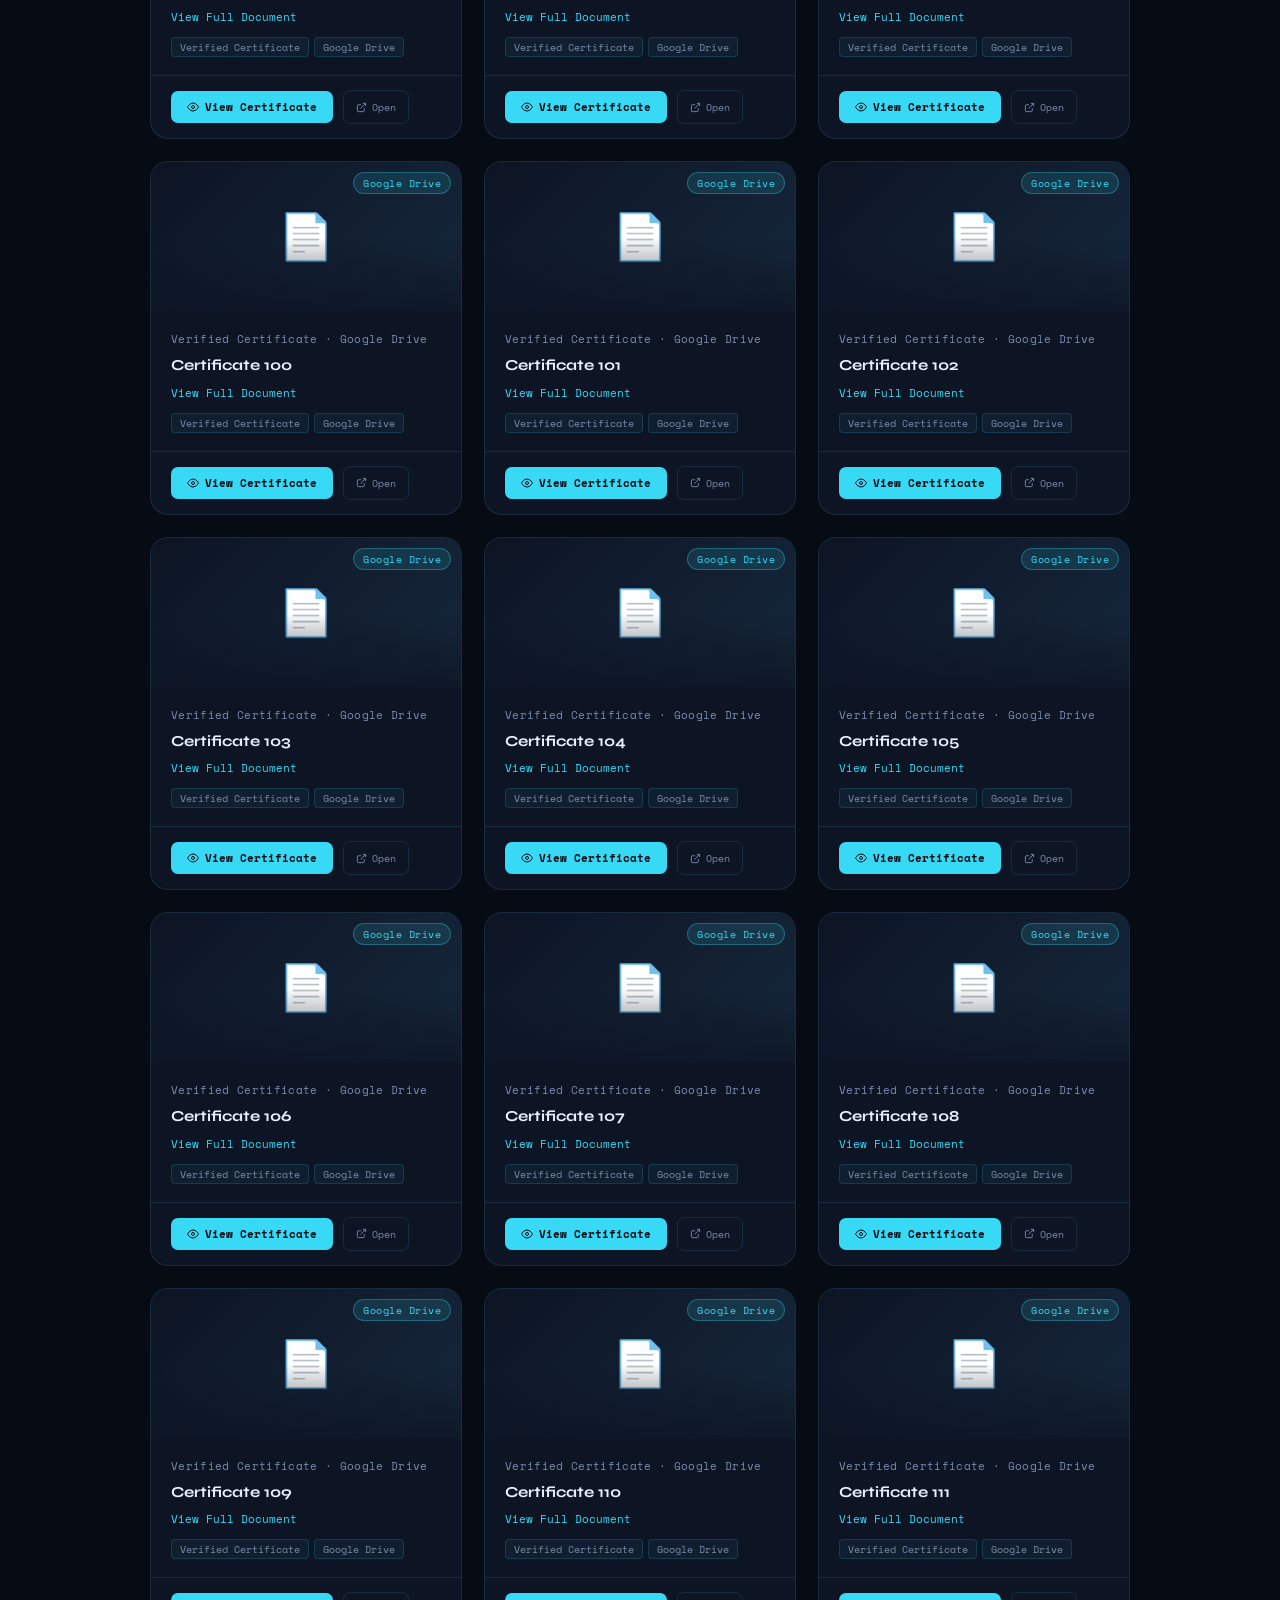
==== commit b1f607fd: "update the certificates Skills  and Projects" ====
--- a/certificates.html
+++ b/certificates.html
@@ -180,9 +180,13 @@
     <p class="cert-hero-sub">
       A complete record of certifications, participation awards, and verified credentials earned by <strong>Sanjay GL</strong> — BCA student, developer, and NSS volunteer from Shivamogga, Karnataka, India.
     </p>
+    <div class="reveal">
+      <p class="section-label">04 — Achievements</p>
+      <h2 class="section-title">Certificates &amp; <span>Credentials</span></h2>
+    </div>
     <div class="cert-stats">
       <div class="cert-stat">
-        <div class="cert-stat-num" id="totalCount">52</div>
+        <div class="cert-stat-num" id="totalCount">162</div>
         <div class="cert-stat-label">Total Certificates</div>
       </div>
       <div class="cert-stat">
@@ -190,7 +194,7 @@
         <div class="cert-stat-label">Named Awards</div>
       </div>
       <div class="cert-stat">
-        <div class="cert-stat-num">46</div>
+        <div class="cert-stat-num">156</div>
         <div class="cert-stat-label">Verified Documents</div>
       </div>
       <div class="cert-stat">
@@ -213,7 +217,7 @@
         <span class="profile-chip hi">AI Workflow Engineer</span>
         <span class="profile-chip">NSS Volunteer</span>
         <span class="profile-chip">Shivamogga, Karnataka, India</span>
-        <span class="profile-chip"><a href="/cdn-cgi/l/email-protection" class="__cf_email__" data-cfemail="bdcedcd3d7dcc4dad18f8d8d8bfddad0dcd4d193ded2d0">[email&#160;protected]</a></span>
+        <span class="profile-chip"><a href="/cdn-cgi/l/email-protection" class="__cf_email__" data-cfemail="bdcedcd3d7dcc4dad18f8d8d8bfddad0dcd4d193ded2d0">sanjaygl2006@gmail.com</a></span>
         <span class="profile-chip">+91 81239 81877</span>
       </div>
     </div>
@@ -271,7 +275,7 @@
 
 <!-- MAIN GRID -->
 <div class="certs-main">
-  <div class="certs-count">Showing <span id="visibleCount">52</span> of 52 certificates</div>
+  <div class="certs-count">Showing <span id="visibleCount">162</span> of 162 certificates</div>
   <div class="certs-grid" id="certsGrid"></div>
   <div class="no-results" id="noResults" style="display:none;">
     <div class="no-results-icon">🔍</div>
@@ -359,50 +363,161 @@
 
 const driveCerts = [
   {driveId:'1-0kpgEMqiR0UHkNv8oyof-2xP32aYPFZ',title:'Certificate 1'},
-  {driveId:'107VX9Fm7p8BC5KqtAgcNzSvjush6jojn',title:'Certificate 2'},
-  {driveId:'12JFfqQ5kNPjuv2Ky_yVCrg1SF4634fMQ',title:'Certificate 3'},
-  {driveId:'1Dk5TfiaT3BHQmZimaMydJUCw1_0FjRLF',title:'Certificate 4'},
-  {driveId:'1FF1wFMsTTQrhVd_N5PkmeRlouKp89gOs',title:'Certificate 5'},
-  {driveId:'1GC9PV9XY2cLVycXTkFkgXC7mZAIYRShc',title:'Certificate 6'},
-  {driveId:'1IKoTcCDQ5MoCXq1M2qb03gzG9pvDMdYy',title:'Certificate 7'},
-  {driveId:'1KMKGsb6v16qPlri0BfULI-OKuCHhD9w3',title:'Certificate 8'},
-  {driveId:'1Kd3bYcNXnGknIwfcJxsZ8sk-GE_gyE0q',title:'Certificate 9'},
-  {driveId:'1L7suMFMU44e-eWDZOMybzx15TT0Cdi0s',title:'Certificate 10'},
-  {driveId:'1OWB-R-cIbpBNJrXN2MB-jXKenpqJnltv',title:'Certificate 11'},
-  {driveId:'1T4QXqlqeYTcuE8HHZR31QJxI7bTFZGms',title:'Certificate 12'},
-  {driveId:'1UBAZTOiqXorl-rbvA7wHAJwYFi_MdS9D',title:'Certificate 13'},
-  {driveId:'1UZsilrEc5mSaCEnwP6K1wGT4jgOTGg8U',title:'Certificate 14'},
-  {driveId:'1V8TGbqTHXWRMv88AROnHLdJPlPX5EOBW',title:'Certificate 15'},
-  {driveId:'1Va3EftdPvra16nxljqF9AJGatKcmbIzH',title:'Certificate 16'},
-  {driveId:'1XmUq8DhTm-PNkl5JPsK_J2HMcjR_7cQv',title:'Certificate 17'},
-  {driveId:'1eedO8IwoX9TdVJuWUK24DTaCASAroFN0',title:'Certificate 18'},
-  {driveId:'1f2Llv6lx868hu-W25jbo3PSkz_jCjBAH',title:'Certificate 19'},
-  {driveId:'1fL9F7ck-086k3Mpi3hC6HBeNzlIo3UXU',title:'Certificate 20'},
-  {driveId:'1ggkSbJEoc8I7-qT2p71uWvqknjGNYgz_',title:'Certificate 21'},
-  {driveId:'1iKLa4JLdhBlqrROJQMvx2B3NSPXnFvoS',title:'Certificate 22'},
-  {driveId:'1jp2fUEn8Nvd15qf_Lqda9sGiAFnxGD7H',title:'Certificate 23'},
-  {driveId:'1m1P88OdYCZtiSagfdpiw6SWEJjKlWSh8',title:'Certificate 24'},
-  {driveId:'1vL01_yIDQqq0wZFC_2OSgRxL_Xv4kJPx',title:'Certificate 25'},
-  {driveId:'1vwartoq2Rao3MIvsZyYBl2YxKl6AuoXM',title:'Certificate 26'},
-  {driveId:'1wtxBphD8QjfypQZbrsaAHwxueftJStlH',title:'Certificate 27'},
-  {driveId:'1x4dBiZUbRX2TeoewnqlvxzfasEldB32t',title:'Certificate 28'},
-  {driveId:'1yl595MGUo3BTqtgnkX5OVzqPTscrt1Ju',title:'Certificate 29'},
-  {driveId:'1z4zIhdXCOBxmOcFSpH8kSw-eETbhs8rR',title:'Certificate 30'},
-  {driveId:'12nO9I7l-eMvlYGvRVwuy9EDmzvHYqUI3',title:'Certificate 31'},
-  {driveId:'1G9hqoUUcshREQ_D2NeUy9WTdWy6xIRvj',title:'Certificate 32'},
-  {driveId:'1J2FvheA1PiSYPRP3O4iYnjw7O622OGd8',title:'Certificate 33'},
-  {driveId:'1qrn_Nqa-r9O2w2uPQXzSW6YAxu7xyCAD',title:'Certificate 34'},
-  {driveId:'1qvZCWbebWlDLnXu1WhmG1lty4zY-fnhX',title:'Certificate 35'},
-  {driveId:'19kO2mnjt5X4a4qWJfhfhovZnuMXaH5y6',title:'Certificate 36'},
-  {driveId:'1G9hqoUUcshREQ_D2NeUy9WTdWy6xIRvj',title:'Certificate 37'},
-  {driveId:'1GC9PV9XY2cLVycXTkFkgXC7mZAIYRShc',title:'Certificate 38'},
-  {driveId:'1J2FvheA1PiSYPRP3O4iYnjw7O622OGd8',title:'Certificate 39'},
-  {driveId:'1V0JTji0RoBPs8aFtLppu6DJecObVIIb_',title:'Certificate 40'},
-  {driveId:'1clNKGjfJZ_CYftMSi4s61-_MF6Yh9HHG',title:'Certificate 41'},
-  {driveId:'1idUojsowgcO2qQMRQvVsovxBA6Aad9dj',title:'Certificate 42'},
-  {driveId:'1ikI0HNMQCN3ng-EE6eBlOcpc539CdZmj',title:'Certificate 43'},
-  {driveId:'1qrn_Nqa-r9O2w2uPQXzSW6YAxu7xyCAD',title:'Certificate 44'},
-  {driveId:'1qvZCWbebWlDLnXu1WhmG1lty4zY-fnhX',title:'Certificate 45'},
+  {driveId:'1-L38L9BUDCu4VUJ5EIce_XhSV2v2ye4u',title:'Certificate 2'},
+  {driveId:'1-eh7rQgqSeq8K0mYX273RotvgWl4E8Zu',title:'Certificate 3'},
+  {driveId:'1-j6k-7-rKbcpMyMozjT-t64b2pnherw0',title:'Certificate 4'},
+  {driveId:'107VX9Fm7p8BC5KqtAgcNzSvjush6jojn',title:'Certificate 5'},
+  {driveId:'10NrPbqEDp2B5wetvtJnOmYJ_YH0s_ble',title:'Certificate 6'},
+  {driveId:'11fxKq92_OdEswlSrnrzfq8_F6kPzN8SK',title:'Certificate 7'},
+  {driveId:'12ESuKNWaY74SOox4TgXZhqOZ2_dpszg-',title:'Certificate 8'},
+  {driveId:'12JFfqQ5kNPjuv2Ky_yVCrg1SF4634fMQ',title:'Certificate 9'},
+  {driveId:'12TTtYTm5a1RVxwVV3vrUsmVb4f-Iqs8J',title:'Certificate 10'},
+  {driveId:'12nO9I7l-eMvlYGvRVwuy9EDmzvHYqUI3',title:'Certificate 11'},
+  {driveId:'13D2dbLhCL-eNlpQfJeviYKe2XZWSRSnK',title:'Certificate 12'},
+  {driveId:'13Ud8FagikEgDkxWIMWhVhhi1PHGYODBk',title:'Certificate 13'},
+  {driveId:'13xSmk6MRXih443BEhpET0bqxhI5wBEf5',title:'Certificate 14'},
+  {driveId:'14zWInOzsywNxE8n5zmEJoH-PKbwDJnzd',title:'Certificate 15'},
+  {driveId:'15dR-zAhWJYCsHCMkpbRZzBUR5ywIm2nD',title:'Certificate 16'},
+  {driveId:'16i82dDMvNX1kU_N5liaPZFmbNz7nw2aa',title:'Certificate 17'},
+  {driveId:'16qEkmNqcpsqzpjdrsaJRu632fPkkm8YL',title:'Certificate 18'},
+  {driveId:'17AUxZye6Zy2WqtmySpMQyW9mpAWaopXx',title:'Certificate 19'},
+  {driveId:'17Cwvhg7NDCN-aCtOR3rTc-AWR3vTOOIP',title:'Certificate 20'},
+  {driveId:'17k49Ed5a9jIKWkltuJNImXWyyr6Pol_K',title:'Certificate 21'},
+  {driveId:'17x7W8zqbgHtJeKsFIYEq2rZU1bq8FvJc',title:'Certificate 22'},
+  {driveId:'18yW4ja_JFDwcvV7yA8XzpPuTsuElhN-Y',title:'Certificate 23'},
+  {driveId:'19CWJv_NhHZI9x3oVYQffAv8_RGiRdbGf',title:'Certificate 24'},
+  {driveId:'19cy0lhAoa2hqfbCHBYZAmGBuWLkOhffG',title:'Certificate 25'},
+  {driveId:'19elEPCGifmAYaKszf3a-AfGVx0cb-nWs',title:'Certificate 26'},
+  {driveId:'19hkfxavTM_71QL_iZ1bjZSKYhJxngpFj',title:'Certificate 27'},
+  {driveId:'19j5yy3ICrfvlmJKs2K5gS075yA-MwJYH',title:'Certificate 28'},
+  {driveId:'19kO2mnjt5X4a4qWJfhfhovZnuMXaH5y6',title:'Certificate 29'},
+  {driveId:'19tI2hT0kFgW39QHMAXRpFDrjqyXql1nJ',title:'Certificate 30'},
+  {driveId:'1A2UJ2UAIHypOh-h3vqZ8oRgh4wnU7xo_',title:'Certificate 31'},
+  {driveId:'1CjorfpQJiEoNnJxRKmmyuf0p5t7XD7nh',title:'Certificate 32'},
+  {driveId:'1DCbijXulObVCnfnIWWl_HtQ6FDBU8_FV',title:'Certificate 33'},
+  {driveId:'1DYVbdydpVeue7ALlbgBhmt7dTKHut1c6',title:'Certificate 34'},
+  {driveId:'1Dk5TfiaT3BHQmZimaMydJUCw1_0FjRLF',title:'Certificate 35'},
+  {driveId:'1DlKD1aXq6bmWjG6h6x4LEOj2WAmOAG3y',title:'Certificate 36'},
+  {driveId:'1DtOROQDGdKPvr-kzeNYTffvvIRn1sCBk',title:'Certificate 37'},
+  {driveId:'1EPivJY7q357dvHkkCTgRBY2wv0qE_E2C',title:'Certificate 38'},
+  {driveId:'1Ev6wBrNmYhsraaOL2VUubPIpqhlBtVQQ',title:'Certificate 39'},
+  {driveId:'1FF1wFMsTTQrhVd_N5PkmeRlouKp89gOs',title:'Certificate 40'},
+  {driveId:'1F_lx42cLJlfGWYhTvHnurnKZEUGlBsG2',title:'Certificate 41'},
+  {driveId:'1Fb_au0YRXTik682_wKlbp9W1MyvPfvGb',title:'Certificate 42'},
+  {driveId:'1G9hqoUUcshREQ_D2NeUy9WTdWy6xIRvj',title:'Certificate 43'},
+  {driveId:'1GC9PV9XY2cLVycXTkFkgXC7mZAIYRShc',title:'Certificate 44'},
+  {driveId:'1GOcID8GOE1E-NnvQ86Xpn9HEBnIVE0KY',title:'Certificate 45'},
+  {driveId:'1GYrIa6LvXKtC2-u-umCnNnaNzdDJvdLu',title:'Certificate 46'},
+  {driveId:'1H0aeNMwCLhJjg_6rHGyooPiZk-BflFJ1',title:'Certificate 47'},
+  {driveId:'1HeYLoKJV7QeeU2mKMWGfmiILI9N_AH6b',title:'Certificate 48'},
+  {driveId:'1IKoTcCDQ5MoCXq1M2qb03gzG9pvDMdYy',title:'Certificate 49'},
+  {driveId:'1J2FvheA1PiSYPRP3O4iYnjw7O622OGd8',title:'Certificate 50'},
+  {driveId:'1KDxQE2OMcW77LO6wFqPp-HArzXRRoPR8',title:'Certificate 51'},
+  {driveId:'1KIIPDP0th4fxTyFxU_9F7f-fXu3psEu4',title:'Certificate 52'},
+  {driveId:'1KMKGsb6v16qPlri0BfULI-OKuCHhD9w3',title:'Certificate 53'},
+  {driveId:'1KNXFQvfnkCio453lsltq2OIuNusCkZIO',title:'Certificate 54'},
+  {driveId:'1Kd3bYcNXnGknIwfcJxsZ8sk-GE_gyE0q',title:'Certificate 55'},
+  {driveId:'1L7cCm1PbS0EADYMkXNJZRiezBhOShNNg',title:'Certificate 56'},
+  {driveId:'1L7suMFMU44e-eWDZOMybzx15TT0Cdi0s',title:'Certificate 57'},
+  {driveId:'1LAZ146k5GiNJTncdy7t75HQDSEwDw74X',title:'Certificate 58'},
+  {driveId:'1LJmJmbS2YcKoQEQLppfU6vEO61PCj2dP',title:'Certificate 59'},
+  {driveId:'1LcZ-G03W5Gk7OZWPs2SmiOP0vQzRN8da',title:'Certificate 60'},
+  {driveId:'1Lgomj0lv7CuaDxciz48_yULDkPVSzNPE',title:'Certificate 61'},
+  {driveId:'1Lm3nnkRx7C9hBygrxIdnXwwonXug86Ja',title:'Certificate 62'},
+  {driveId:'1M6MRecN6kQ_XoI7DQ0ONdEkXodXaWXeF',title:'Certificate 63'},
+  {driveId:'1MApbge9OSBF7eTRY-gWLTd6aGxOwko3p',title:'Certificate 64'},
+  {driveId:'1MH8NHJIlD35byXira9sLOyMQ8ANZ4IXb',title:'Certificate 65'},
+  {driveId:'1N0RR9qhzZkS-PFrWq_SKrflFdDJSYMLe',title:'Certificate 66'},
+  {driveId:'1OWB-R-cIbpBNJrXN2MB-jXKenpqJnltv',title:'Certificate 67'},
+  {driveId:'1OjrxaFoe7xj882_bsqaXZ0fcCeSAMGQd',title:'Certificate 68'},
+  {driveId:'1OxkTA7Up22RMyzb10B33ZDoL3Do5rhvj',title:'Certificate 69'},
+  {driveId:'1PFtwIztabc1SqH8QgGPS7tqvJN2VKDTk',title:'Certificate 70'},
+  {driveId:'1PgCX_gu9IZt83aAk1CqgE_P80bvlSg_4',title:'Certificate 71'},
+  {driveId:'1PuWfOdlg4wlJgfk-iLpJ4rvWs-Wv4ney',title:'Certificate 72'},
+  {driveId:'1RMRGZgK6eVU0U_t-If-xWLAKg9xVr6Ky',title:'Certificate 73'},
+  {driveId:'1SVoMOpU7XrtO6iKFr0ZQo3A0o1Clus_i',title:'Certificate 74'},
+  {driveId:'1Sio5inFWOyaSlhcM-sq1_lK7tJINERzD',title:'Certificate 75'},
+  {driveId:'1SiqiQcVQovnAVxlWVkOSn07n2ZKyTazM',title:'Certificate 76'},
+  {driveId:'1T4QXqlqeYTcuE8HHZR31QJxI7bTFZGms',title:'Certificate 77'},
+  {driveId:'1TYNul0YEd-XYA2IzHZZaPwiSR-aW6tnb',title:'Certificate 78'},
+  {driveId:'1UBAZTOiqXorl-rbvA7wHAJwYFi_MdS9D',title:'Certificate 79'},
+  {driveId:'1UZsilrEc5mSaCEnwP6K1wGT4jgOTGg8U',title:'Certificate 80'},
+  {driveId:'1V0JTji0RoBPs8aFtLppu6DJecObVIIb_',title:'Certificate 81'},
+  {driveId:'1V8TGbqTHXWRMv88AROnHLdJPlPX5EOBW',title:'Certificate 82'},
+  {driveId:'1VO9bimAsJ8s07Th_xR-pLwLB7s-OnH4j',title:'Certificate 83'},
+  {driveId:'1Va3EftdPvra16nxljqF9AJGatKcmbIzH',title:'Certificate 84'},
+  {driveId:'1WgPyuEnrmXjSvwhdOAVN1zl_U2HR15yG',title:'Certificate 85'},
+  {driveId:'1X-ZyONqDkKdG-BgdyMUEF_1Et8mv03PV',title:'Certificate 86'},
+  {driveId:'1XR6oy7biLrRY4SxmaJi0Qyvnf3UySaNK',title:'Certificate 87'},
+  {driveId:'1XdVcXCwKWgHFxAA5LzAkftBPiW1LXsVV',title:'Certificate 88'},
+  {driveId:'1XmUq8DhTm-PNkl5JPsK_J2HMcjR_7cQv',title:'Certificate 89'},
+  {driveId:'1YSbyqhWny4GXza-M9GEUUWkNZlfb9UPQ',title:'Certificate 90'},
+  {driveId:'1YtVQaC7XuePtK-VYQUnAbRDqzQKbRwyd',title:'Certificate 91'},
+  {driveId:'1ZJ6E2M48Y-mj4GkGL-xdcjfHGCiYso0I',title:'Certificate 92'},
+  {driveId:'1Zr158pxcZCJH7M1PD7JsscMgzfMhTwHJ',title:'Certificate 93'},
+  {driveId:'1_Vz8_jU0SgckNLGQIJi7eC8yyxBlvGJo',title:'Certificate 94'},
+  {driveId:'1aN40hW_0iwve9SdUqRd8vztVF8N4PgRJ',title:'Certificate 95'},
+  {driveId:'1ad2zT8k24h2OVH-QqnGRVrDoBF5qIhCC',title:'Certificate 96'},
+  {driveId:'1awolnvuIUA7tSNgUGIa21UU1fhRcqTzh',title:'Certificate 97'},
+  {driveId:'1axYw9WUT0wA5vxr7yERcaCCBvVF5ZIs2',title:'Certificate 98'},
+  {driveId:'1azm9DAaHxCb7OHptMdVJnn01vh_DDtBB',title:'Certificate 99'},
+  {driveId:'1boK4-WC7x6b75AznOjiGPt8zuJnHeft2',title:'Certificate 100'},
+  {driveId:'1c6EYSXSt8qQubIsX7tO4Hbd2-kTAI28r',title:'Certificate 101'},
+  {driveId:'1clNKGjfJZ_CYftMSi4s61-_MF6Yh9HHG',title:'Certificate 102'},
+  {driveId:'1dVKRSVDlJ9kUPjdIfHgp5Ut3UwrxrV3W',title:'Certificate 103'},
+  {driveId:'1dsO8KYvxYmzW8e6hqLra9Y47RBPTOeiU',title:'Certificate 104'},
+  {driveId:'1eedO8IwoX9TdVJuWUK24DTaCASAroFN0',title:'Certificate 105'},
+  {driveId:'1ekNm3EdKL6vfEo5VKvvxNOJo0bM0d19D',title:'Certificate 106'},
+  {driveId:'1eyKeDX2ZgZRQrCPwWPKPnbeKl0pHw2R-',title:'Certificate 107'},
+  {driveId:'1f2Llv6lx868hu-W25jbo3PSkz_jCjBAH',title:'Certificate 108'},
+  {driveId:'1fL9F7ck-086k3Mpi3hC6HBeNzlIo3UXU',title:'Certificate 109'},
+  {driveId:'1gSJcxTwPd-myHxMmR6pBdQFilFoS-Mfb',title:'Certificate 110'},
+  {driveId:'1ggkSbJEoc8I7-qT2p71uWvqknjGNYgz_',title:'Certificate 111'},
+  {driveId:'1iKLa4JLdhBlqrROJQMvx2B3NSPXnFvoS',title:'Certificate 112'},
+  {driveId:'1idUojsowgcO2qQMRQvVsovxBA6Aad9dj',title:'Certificate 113'},
+  {driveId:'1ikI0HNMQCN3ng-EE6eBlOcpc539CdZmj',title:'Certificate 114'},
+  {driveId:'1ikqjGqB_rCTa-JN14ydekqOI9Kw-45ut',title:'Certificate 115'},
+  {driveId:'1jJosy3YjT-eD0RP332Z-xpaGriHVy0a3',title:'Certificate 116'},
+  {driveId:'1jLIQ565Lm2gCpIBYUowsgnRHP4l91bAz',title:'Certificate 117'},
+  {driveId:'1jp2fUEn8Nvd15qf_Lqda9sGiAFnxGD7H',title:'Certificate 118'},
+  {driveId:'1kVQLmzBadGWljq9Op837-wIOZB3O8TR-',title:'Certificate 119'},
+  {driveId:'1kxF1XPcQDo9fGeqi7-lhcRifFR8ojpnv',title:'Certificate 120'},
+  {driveId:'1lIlnjhD_bic9mIXr15fvrJgQfyQ3WdBZ',title:'Certificate 121'},
+  {driveId:'1lRyftt6wcJK02cvvOfnnAIKj_MXVJmos',title:'Certificate 122'},
+  {driveId:'1ltiG7gdTQPDXRrSoE9uE-kChy50CEDjX',title:'Certificate 123'},
+  {driveId:'1lwpABbZtvk7dHJb3XjgsfmGy9M5yv0vf',title:'Certificate 124'},
+  {driveId:'1m1P88OdYCZtiSagfdpiw6SWEJjKlWSh8',title:'Certificate 125'},
+  {driveId:'1m4BT_sX9mqJcUlI4e-hGaFsLZFE8ZKSi',title:'Certificate 126'},
+  {driveId:'1nekH6JgV4vUUsZ34qnm5dGGnKHzsv8uc',title:'Certificate 127'},
+  {driveId:'1pIPW6PMXg0M6lOG451oP4pdmhDMjgCR6',title:'Certificate 128'},
+  {driveId:'1pXCldNYlNVpoS1vs1OOouTXJogTOC-yg',title:'Certificate 129'},
+  {driveId:'1pblQHic3lgo7R-1RAen-RY_WdPDc1Jwb',title:'Certificate 130'},
+  {driveId:'1qarxK_LtVF_SnhYs74EAjTZ9phTXNDZw',title:'Certificate 131'},
+  {driveId:'1qrn_Nqa-r9O2w2uPQXzSW6YAxu7xyCAD',title:'Certificate 132'},
+  {driveId:'1qvZCWbebWlDLnXu1WhmG1lty4zY-fnhX',title:'Certificate 133'},
+  {driveId:'1shpVADkkFJCCtWo6028HWe3uftotzYUZ',title:'Certificate 134'},
+  {driveId:'1snCr42jFvEDk2UfebUt2PoK2ZQgLNl5w',title:'Certificate 135'},
+  {driveId:'1tBFzf97_xfkgOsYigv1u0Kcn88DQvPUi',title:'Certificate 136'},
+  {driveId:'1tQ6FVSHe4WxR2mEVv2a87VNBUlul8oB9',title:'Certificate 137'},
+  {driveId:'1uZvEkIyRr4Z2Zzi_3d8s7gvO9Tg9ILdf',title:'Certificate 138'},
+  {driveId:'1umLZDA9DjUQD3xiD802UWeBT45wffykH',title:'Certificate 139'},
+  {driveId:'1uq3vNurFDLceXUFolaSyDZVgoRZSXDgY',title:'Certificate 140'},
+  {driveId:'1urgzLxQZsjvwgmLG0Izh5Z91OIJ2gNvo',title:'Certificate 141'},
+  {driveId:'1vAsbCf0ftbxMPJFuR2Ww1buTpy5RuNN6',title:'Certificate 142'},
+  {driveId:'1vL01_yIDQqq0wZFC_2OSgRxL_Xv4kJPx',title:'Certificate 143'},
+  {driveId:'1vwartoq2Rao3MIvsZyYBl2YxKl6AuoXM',title:'Certificate 144'},
+  {driveId:'1wtxBphD8QjfypQZbrsaAHwxueftJStlH',title:'Certificate 145'},
+  {driveId:'1x4dBiZUbRX2TeoewnqlvxzfasEldB32t',title:'Certificate 146'},
+  {driveId:'1x5d3NlDt6UH10RMQZ5H2uP2TBBDN9lct',title:'Certificate 147'},
+  {driveId:'1xX4FQCDGArObgKHlqY05VwwOf5QaA-jt',title:'Certificate 148'},
+  {driveId:'1xveXa4eq0HChSInsHtEq5vR76QKTvyDr',title:'Certificate 149'},
+  {driveId:'1yS48Eaw7G__IpMVDtSOkNF91fNXeYvaY',title:'Certificate 150'},
+  {driveId:'1yVHpUp9mLInP0_i2TQAYHUnDvCBdrjj6',title:'Certificate 151'},
+  {driveId:'1yl595MGUo3BTqtgnkX5OVzqPTscrt1Ju',title:'Certificate 152'},
+  {driveId:'1z0zzGW6tuUvPa0ZO-vtUFAaT2_MDarJa',title:'Certificate 153'},
+  {driveId:'1z4zIhdXCOBxmOcFSpH8kSw-eETbhs8rR',title:'Certificate 154'},
+  {driveId:'1zVtR64fW604WSRjv3Pj51nmRakFunHbw',title:'Certificate 155'},
+  {driveId:'1zZBqx4FPxFI3dcdZmPiovkJcHM9UTfvv',title:'Certificate 156'},
 ].map(d => ({
   type: 'drive',
   category: ['drive'],
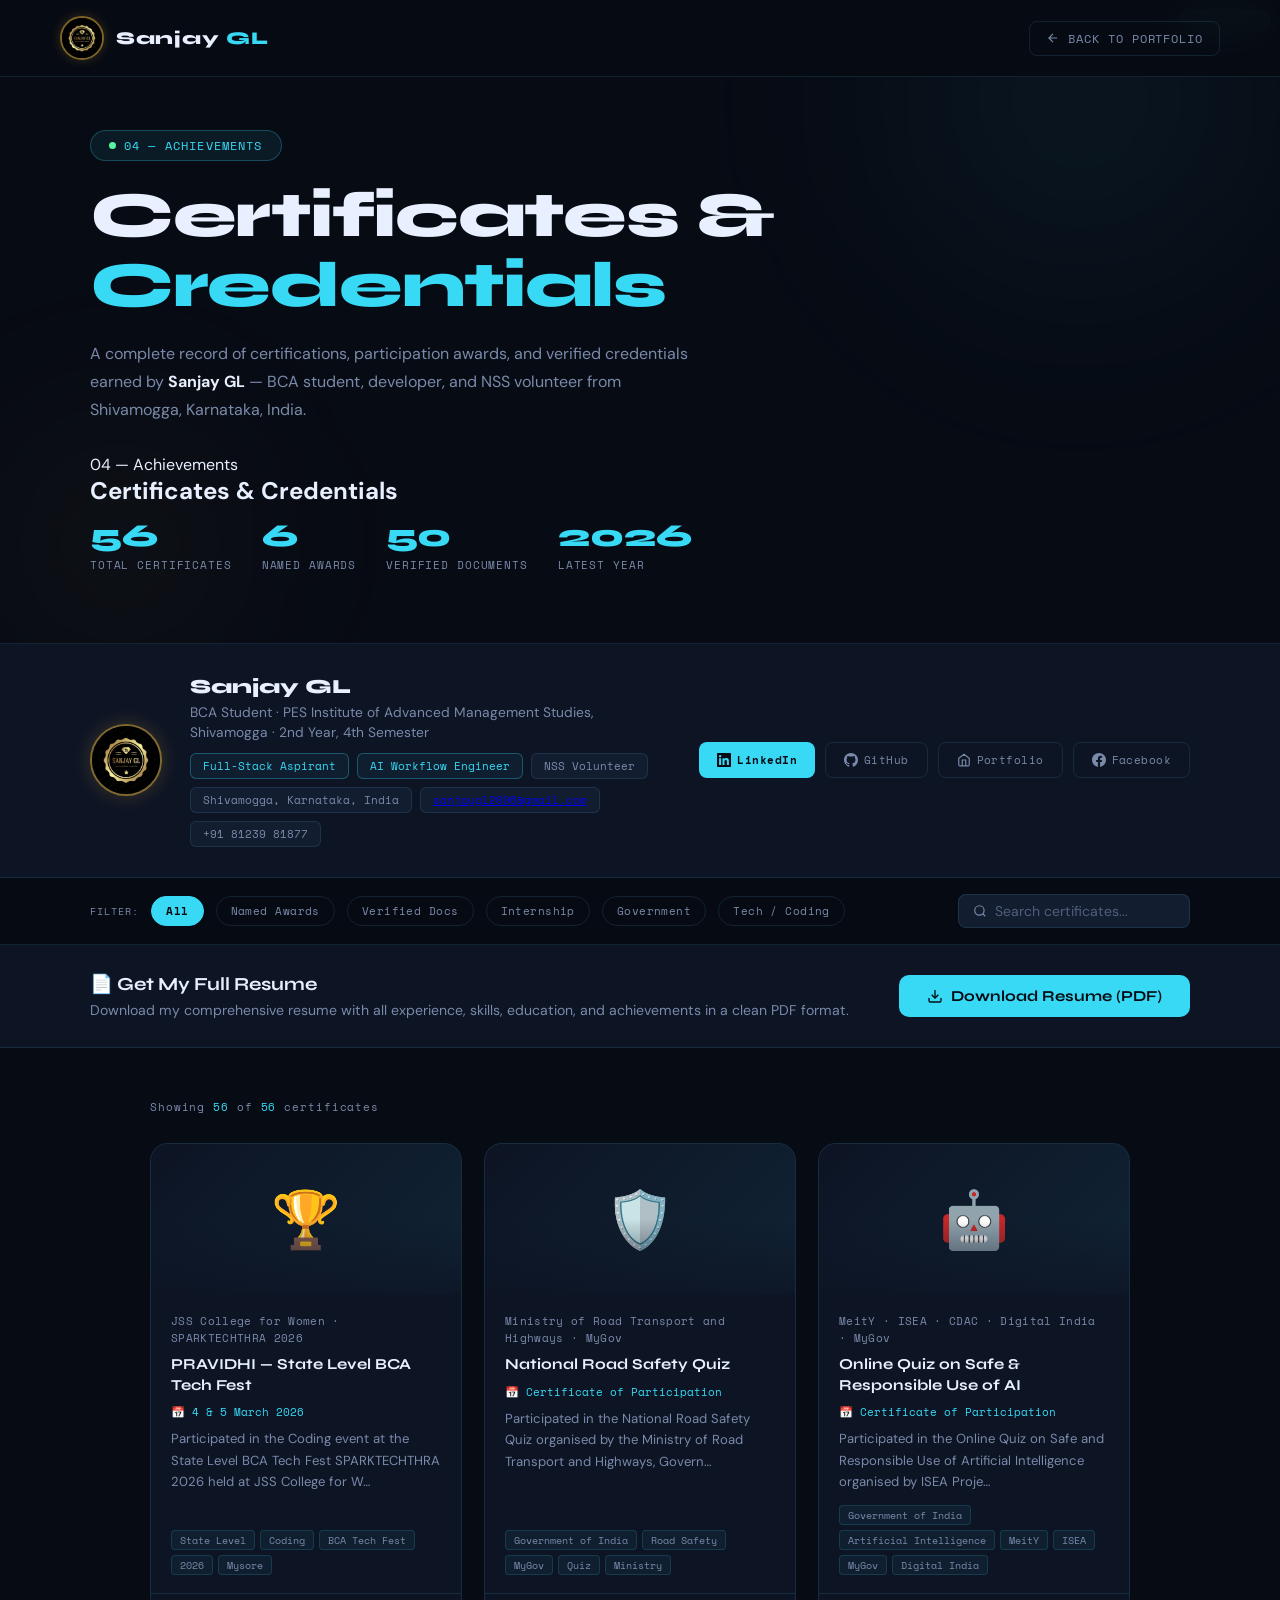
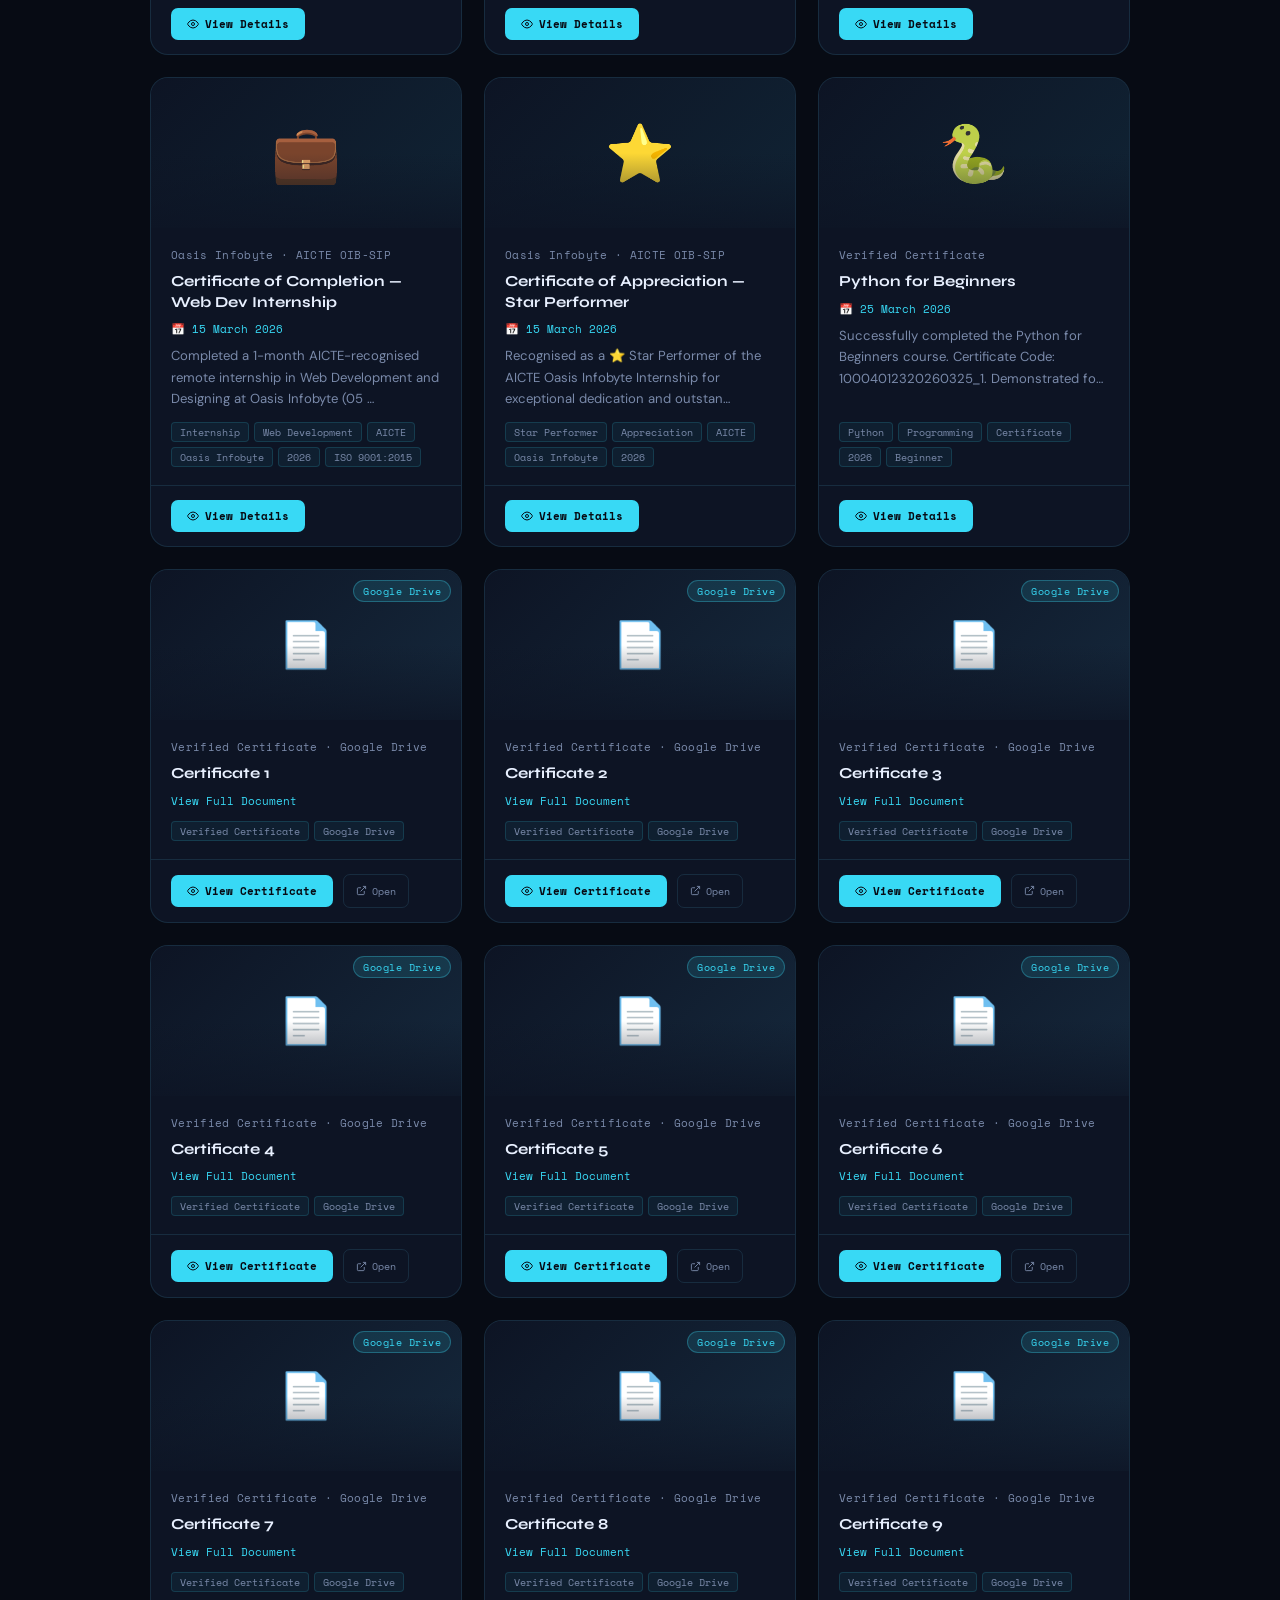
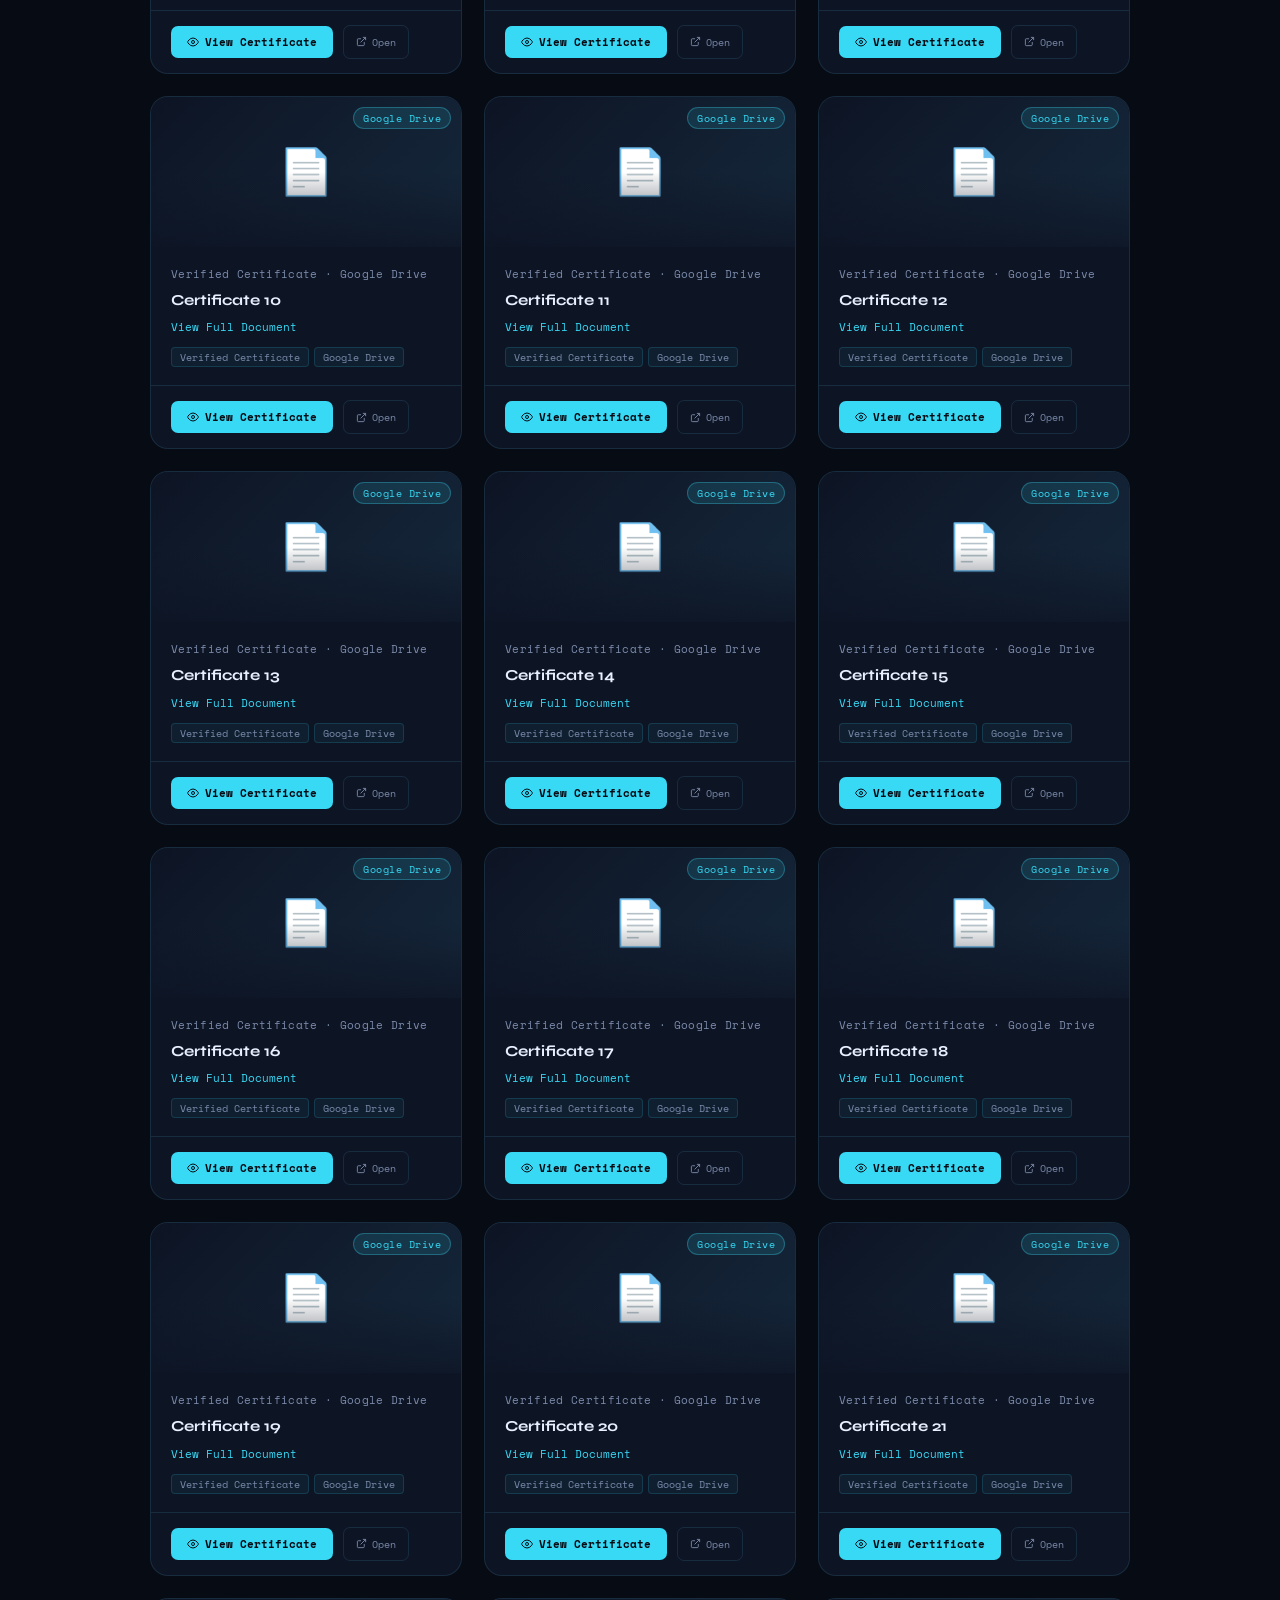
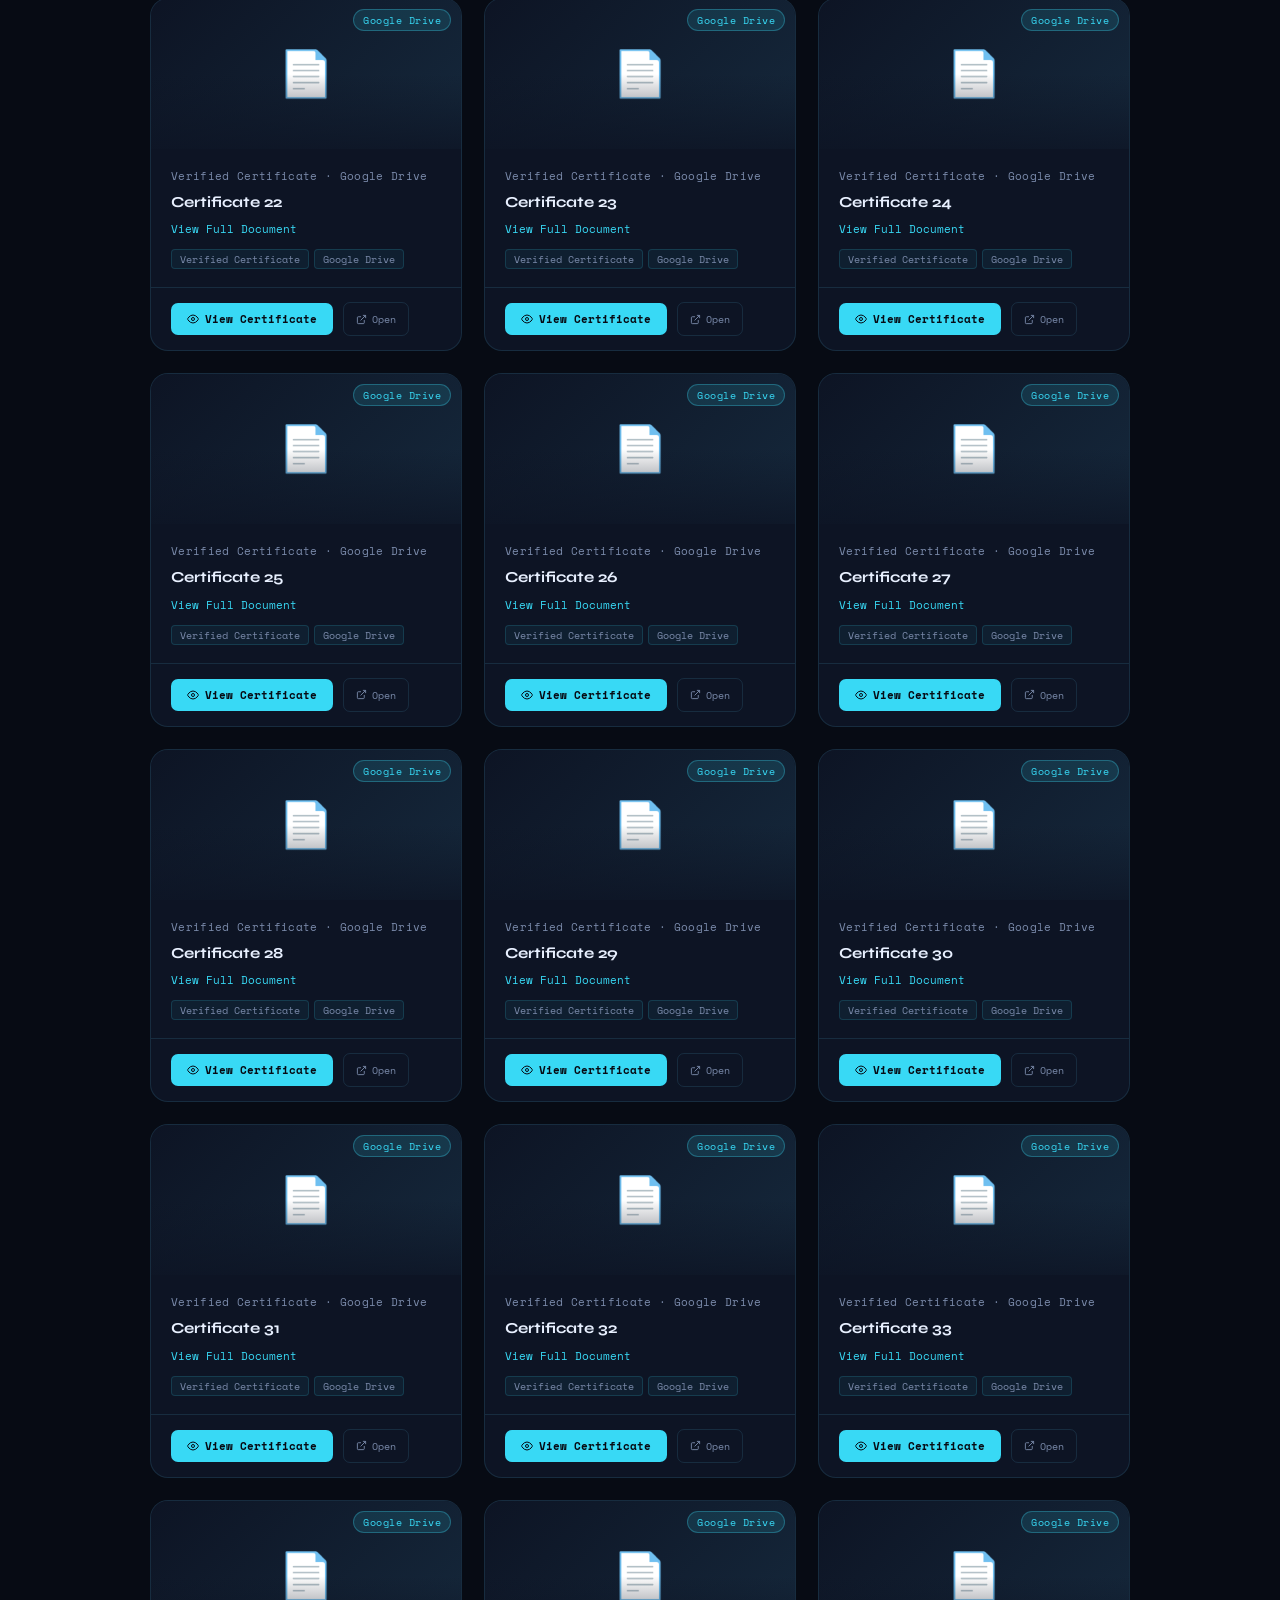
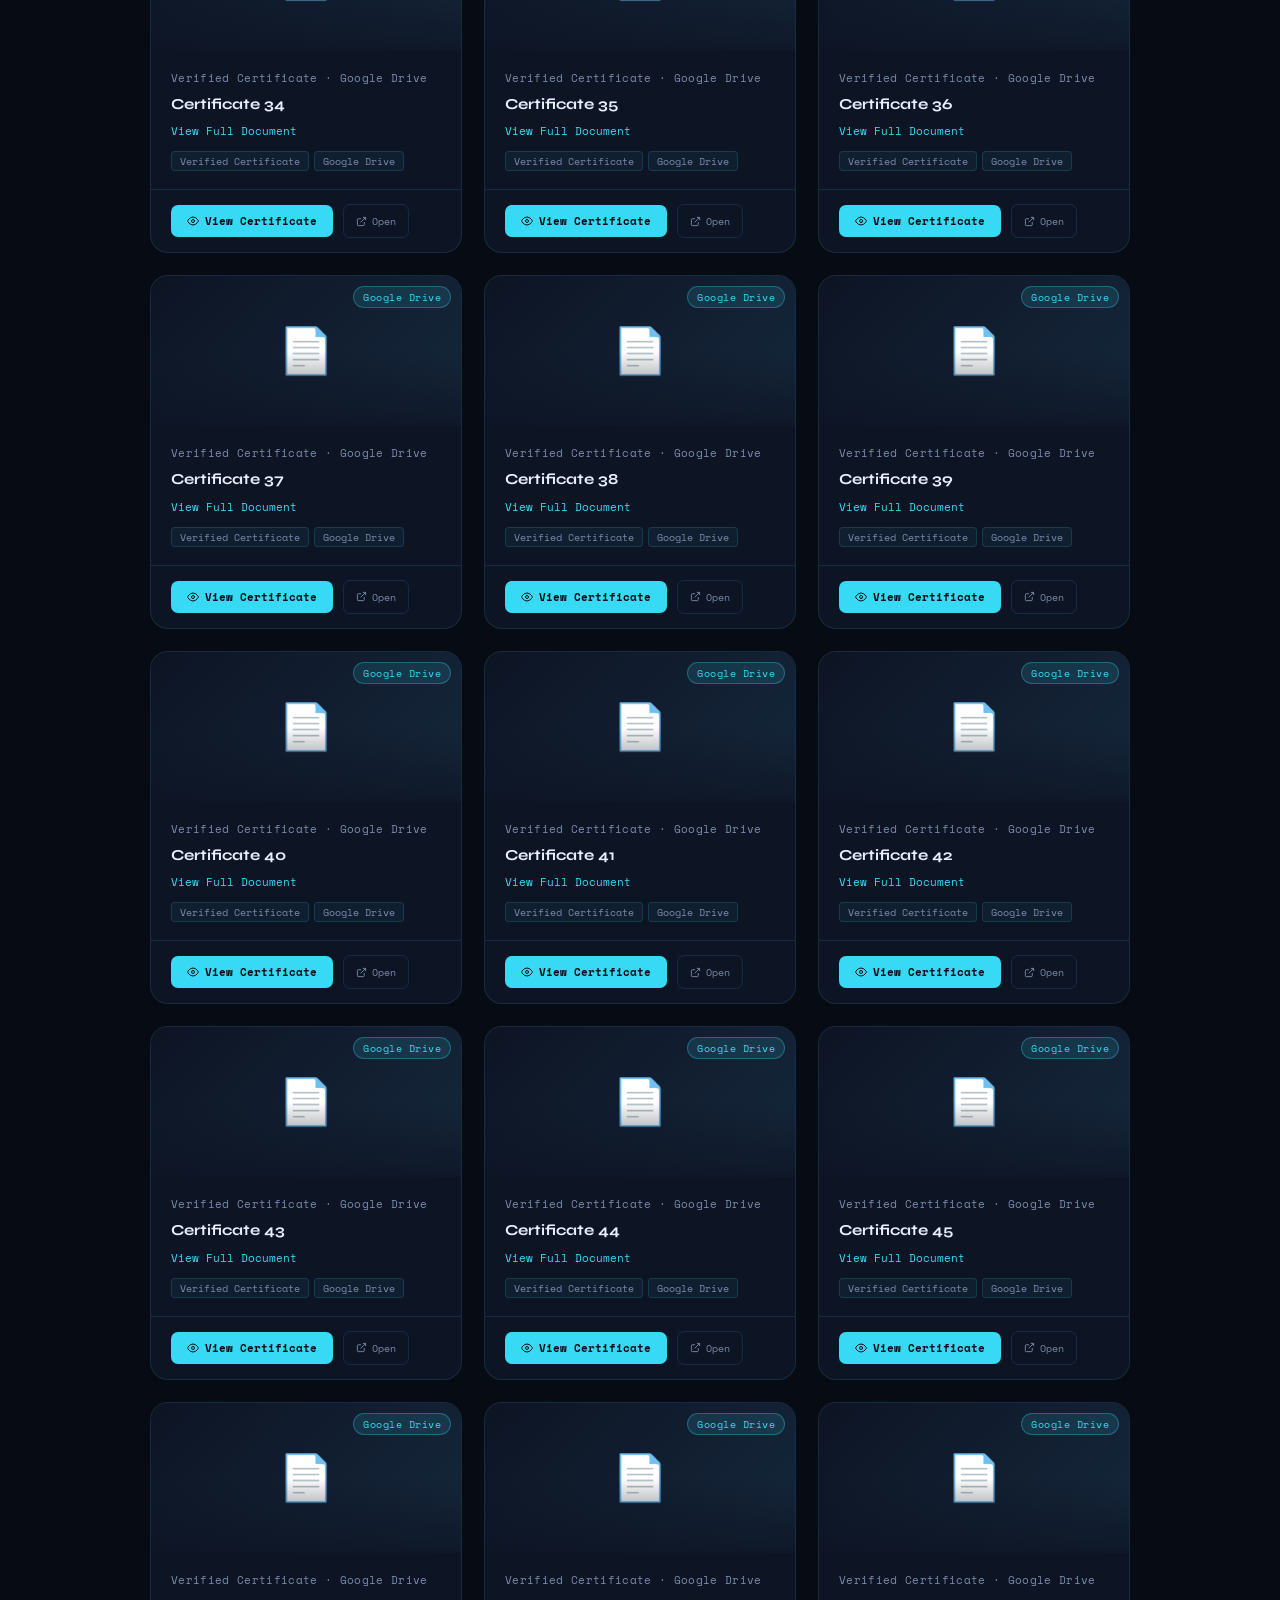
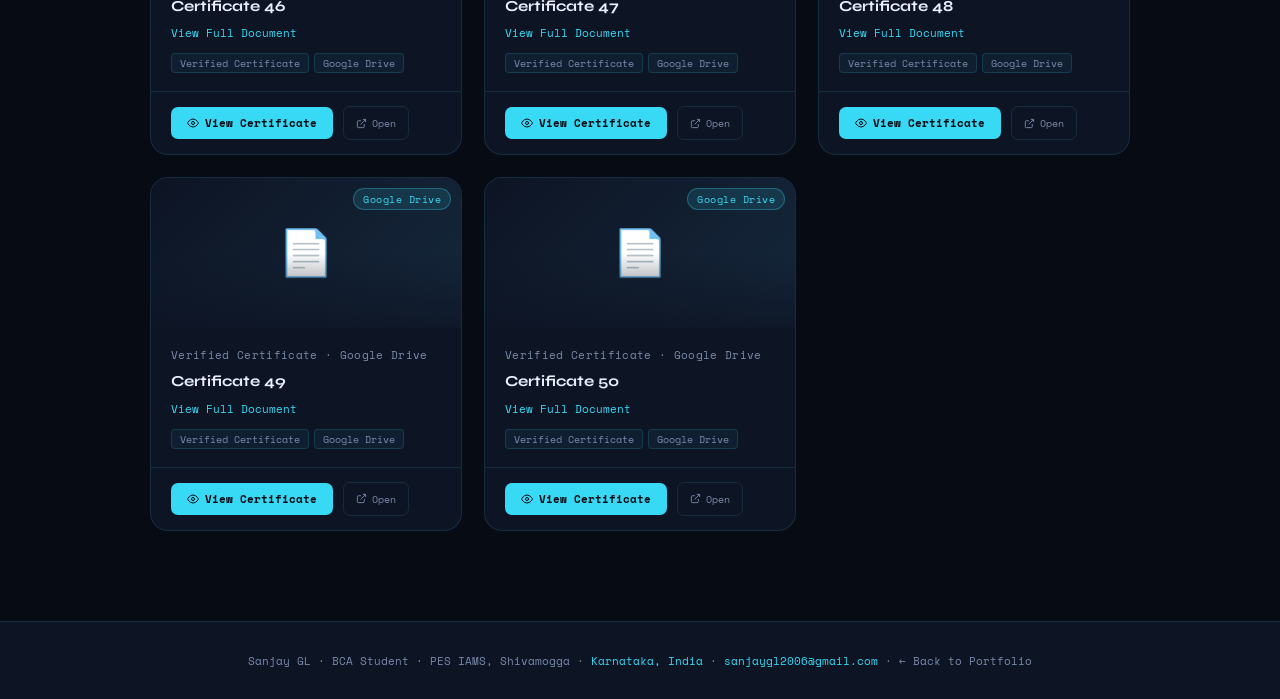
==== commit 59535e24: "Brief description of the update" ====
--- a/certificates.html
+++ b/certificates.html
@@ -186,15 +186,15 @@
     </div>
     <div class="cert-stats">
       <div class="cert-stat">
-        <div class="cert-stat-num" id="totalCount">162</div>
+        <div class="cert-stat-num" id="totalCount">56</div>
         <div class="cert-stat-label">Total Certificates</div>
       </div>
       <div class="cert-stat">
-        <div class="cert-stat-num">6</div>
+        <div class="cert-stat-num" id="namedCount">6</div>
         <div class="cert-stat-label">Named Awards</div>
       </div>
       <div class="cert-stat">
-        <div class="cert-stat-num">156</div>
+        <div class="cert-stat-num" id="driveCount">50</div>
         <div class="cert-stat-label">Verified Documents</div>
       </div>
       <div class="cert-stat">
@@ -275,7 +275,7 @@
 
 <!-- MAIN GRID -->
 <div class="certs-main">
-  <div class="certs-count">Showing <span id="visibleCount">162</span> of 162 certificates</div>
+  <div class="certs-count">Showing <span id="visibleCount">56</span> of <span id="totalCertCount">56</span> certificates</div>
   <div class="certs-grid" id="certsGrid"></div>
   <div class="no-results" id="noResults" style="display:none;">
     <div class="no-results-icon">🔍</div>
@@ -296,7 +296,7 @@
   <p>Sanjay GL · BCA Student · PES IAMS, Shivamogga · <span>Karnataka, India</span> · <a href="/cdn-cgi/l/email-protection#5320323d39322a343f6163636513343e323a3f7d303c3e"><span class="__cf_email__" data-cfemail="a0d3c1cecac1d9c7cc92909096e0c7cdc1c9cc8ec3cfcd">sanjaygl2006@gmail.com</span></a> · <a href="index.html">← Back to Portfolio</a></p>
 </footer>
 
-<script data-cfasync="false" src="/cdn-cgi/scripts/5c5dd728/cloudflare-static/email-decode.min.js"></script><script>
+<script>
 // ── ALL CERTIFICATE DATA ──
 const namedCerts = [
   {
@@ -361,164 +361,60 @@
   }
 ];
 
-const driveCerts = [
+let driveCerts = [
   {driveId:'1-0kpgEMqiR0UHkNv8oyof-2xP32aYPFZ',title:'Certificate 1'},
-  {driveId:'1-L38L9BUDCu4VUJ5EIce_XhSV2v2ye4u',title:'Certificate 2'},
-  {driveId:'1-eh7rQgqSeq8K0mYX273RotvgWl4E8Zu',title:'Certificate 3'},
-  {driveId:'1-j6k-7-rKbcpMyMozjT-t64b2pnherw0',title:'Certificate 4'},
-  {driveId:'107VX9Fm7p8BC5KqtAgcNzSvjush6jojn',title:'Certificate 5'},
-  {driveId:'10NrPbqEDp2B5wetvtJnOmYJ_YH0s_ble',title:'Certificate 6'},
-  {driveId:'11fxKq92_OdEswlSrnrzfq8_F6kPzN8SK',title:'Certificate 7'},
-  {driveId:'12ESuKNWaY74SOox4TgXZhqOZ2_dpszg-',title:'Certificate 8'},
-  {driveId:'12JFfqQ5kNPjuv2Ky_yVCrg1SF4634fMQ',title:'Certificate 9'},
-  {driveId:'12TTtYTm5a1RVxwVV3vrUsmVb4f-Iqs8J',title:'Certificate 10'},
-  {driveId:'12nO9I7l-eMvlYGvRVwuy9EDmzvHYqUI3',title:'Certificate 11'},
-  {driveId:'13D2dbLhCL-eNlpQfJeviYKe2XZWSRSnK',title:'Certificate 12'},
-  {driveId:'13Ud8FagikEgDkxWIMWhVhhi1PHGYODBk',title:'Certificate 13'},
-  {driveId:'13xSmk6MRXih443BEhpET0bqxhI5wBEf5',title:'Certificate 14'},
-  {driveId:'14zWInOzsywNxE8n5zmEJoH-PKbwDJnzd',title:'Certificate 15'},
-  {driveId:'15dR-zAhWJYCsHCMkpbRZzBUR5ywIm2nD',title:'Certificate 16'},
-  {driveId:'16i82dDMvNX1kU_N5liaPZFmbNz7nw2aa',title:'Certificate 17'},
-  {driveId:'16qEkmNqcpsqzpjdrsaJRu632fPkkm8YL',title:'Certificate 18'},
-  {driveId:'17AUxZye6Zy2WqtmySpMQyW9mpAWaopXx',title:'Certificate 19'},
-  {driveId:'17Cwvhg7NDCN-aCtOR3rTc-AWR3vTOOIP',title:'Certificate 20'},
-  {driveId:'17k49Ed5a9jIKWkltuJNImXWyyr6Pol_K',title:'Certificate 21'},
-  {driveId:'17x7W8zqbgHtJeKsFIYEq2rZU1bq8FvJc',title:'Certificate 22'},
-  {driveId:'18yW4ja_JFDwcvV7yA8XzpPuTsuElhN-Y',title:'Certificate 23'},
-  {driveId:'19CWJv_NhHZI9x3oVYQffAv8_RGiRdbGf',title:'Certificate 24'},
-  {driveId:'19cy0lhAoa2hqfbCHBYZAmGBuWLkOhffG',title:'Certificate 25'},
-  {driveId:'19elEPCGifmAYaKszf3a-AfGVx0cb-nWs',title:'Certificate 26'},
-  {driveId:'19hkfxavTM_71QL_iZ1bjZSKYhJxngpFj',title:'Certificate 27'},
-  {driveId:'19j5yy3ICrfvlmJKs2K5gS075yA-MwJYH',title:'Certificate 28'},
-  {driveId:'19kO2mnjt5X4a4qWJfhfhovZnuMXaH5y6',title:'Certificate 29'},
-  {driveId:'19tI2hT0kFgW39QHMAXRpFDrjqyXql1nJ',title:'Certificate 30'},
-  {driveId:'1A2UJ2UAIHypOh-h3vqZ8oRgh4wnU7xo_',title:'Certificate 31'},
-  {driveId:'1CjorfpQJiEoNnJxRKmmyuf0p5t7XD7nh',title:'Certificate 32'},
-  {driveId:'1DCbijXulObVCnfnIWWl_HtQ6FDBU8_FV',title:'Certificate 33'},
-  {driveId:'1DYVbdydpVeue7ALlbgBhmt7dTKHut1c6',title:'Certificate 34'},
-  {driveId:'1Dk5TfiaT3BHQmZimaMydJUCw1_0FjRLF',title:'Certificate 35'},
-  {driveId:'1DlKD1aXq6bmWjG6h6x4LEOj2WAmOAG3y',title:'Certificate 36'},
-  {driveId:'1DtOROQDGdKPvr-kzeNYTffvvIRn1sCBk',title:'Certificate 37'},
-  {driveId:'1EPivJY7q357dvHkkCTgRBY2wv0qE_E2C',title:'Certificate 38'},
-  {driveId:'1Ev6wBrNmYhsraaOL2VUubPIpqhlBtVQQ',title:'Certificate 39'},
-  {driveId:'1FF1wFMsTTQrhVd_N5PkmeRlouKp89gOs',title:'Certificate 40'},
-  {driveId:'1F_lx42cLJlfGWYhTvHnurnKZEUGlBsG2',title:'Certificate 41'},
-  {driveId:'1Fb_au0YRXTik682_wKlbp9W1MyvPfvGb',title:'Certificate 42'},
-  {driveId:'1G9hqoUUcshREQ_D2NeUy9WTdWy6xIRvj',title:'Certificate 43'},
-  {driveId:'1GC9PV9XY2cLVycXTkFkgXC7mZAIYRShc',title:'Certificate 44'},
-  {driveId:'1GOcID8GOE1E-NnvQ86Xpn9HEBnIVE0KY',title:'Certificate 45'},
-  {driveId:'1GYrIa6LvXKtC2-u-umCnNnaNzdDJvdLu',title:'Certificate 46'},
-  {driveId:'1H0aeNMwCLhJjg_6rHGyooPiZk-BflFJ1',title:'Certificate 47'},
-  {driveId:'1HeYLoKJV7QeeU2mKMWGfmiILI9N_AH6b',title:'Certificate 48'},
-  {driveId:'1IKoTcCDQ5MoCXq1M2qb03gzG9pvDMdYy',title:'Certificate 49'},
-  {driveId:'1J2FvheA1PiSYPRP3O4iYnjw7O622OGd8',title:'Certificate 50'},
-  {driveId:'1KDxQE2OMcW77LO6wFqPp-HArzXRRoPR8',title:'Certificate 51'},
-  {driveId:'1KIIPDP0th4fxTyFxU_9F7f-fXu3psEu4',title:'Certificate 52'},
-  {driveId:'1KMKGsb6v16qPlri0BfULI-OKuCHhD9w3',title:'Certificate 53'},
-  {driveId:'1KNXFQvfnkCio453lsltq2OIuNusCkZIO',title:'Certificate 54'},
-  {driveId:'1Kd3bYcNXnGknIwfcJxsZ8sk-GE_gyE0q',title:'Certificate 55'},
-  {driveId:'1L7cCm1PbS0EADYMkXNJZRiezBhOShNNg',title:'Certificate 56'},
-  {driveId:'1L7suMFMU44e-eWDZOMybzx15TT0Cdi0s',title:'Certificate 57'},
-  {driveId:'1LAZ146k5GiNJTncdy7t75HQDSEwDw74X',title:'Certificate 58'},
-  {driveId:'1LJmJmbS2YcKoQEQLppfU6vEO61PCj2dP',title:'Certificate 59'},
-  {driveId:'1LcZ-G03W5Gk7OZWPs2SmiOP0vQzRN8da',title:'Certificate 60'},
-  {driveId:'1Lgomj0lv7CuaDxciz48_yULDkPVSzNPE',title:'Certificate 61'},
-  {driveId:'1Lm3nnkRx7C9hBygrxIdnXwwonXug86Ja',title:'Certificate 62'},
-  {driveId:'1M6MRecN6kQ_XoI7DQ0ONdEkXodXaWXeF',title:'Certificate 63'},
-  {driveId:'1MApbge9OSBF7eTRY-gWLTd6aGxOwko3p',title:'Certificate 64'},
-  {driveId:'1MH8NHJIlD35byXira9sLOyMQ8ANZ4IXb',title:'Certificate 65'},
-  {driveId:'1N0RR9qhzZkS-PFrWq_SKrflFdDJSYMLe',title:'Certificate 66'},
-  {driveId:'1OWB-R-cIbpBNJrXN2MB-jXKenpqJnltv',title:'Certificate 67'},
-  {driveId:'1OjrxaFoe7xj882_bsqaXZ0fcCeSAMGQd',title:'Certificate 68'},
-  {driveId:'1OxkTA7Up22RMyzb10B33ZDoL3Do5rhvj',title:'Certificate 69'},
-  {driveId:'1PFtwIztabc1SqH8QgGPS7tqvJN2VKDTk',title:'Certificate 70'},
-  {driveId:'1PgCX_gu9IZt83aAk1CqgE_P80bvlSg_4',title:'Certificate 71'},
-  {driveId:'1PuWfOdlg4wlJgfk-iLpJ4rvWs-Wv4ney',title:'Certificate 72'},
-  {driveId:'1RMRGZgK6eVU0U_t-If-xWLAKg9xVr6Ky',title:'Certificate 73'},
-  {driveId:'1SVoMOpU7XrtO6iKFr0ZQo3A0o1Clus_i',title:'Certificate 74'},
-  {driveId:'1Sio5inFWOyaSlhcM-sq1_lK7tJINERzD',title:'Certificate 75'},
-  {driveId:'1SiqiQcVQovnAVxlWVkOSn07n2ZKyTazM',title:'Certificate 76'},
-  {driveId:'1T4QXqlqeYTcuE8HHZR31QJxI7bTFZGms',title:'Certificate 77'},
-  {driveId:'1TYNul0YEd-XYA2IzHZZaPwiSR-aW6tnb',title:'Certificate 78'},
-  {driveId:'1UBAZTOiqXorl-rbvA7wHAJwYFi_MdS9D',title:'Certificate 79'},
-  {driveId:'1UZsilrEc5mSaCEnwP6K1wGT4jgOTGg8U',title:'Certificate 80'},
-  {driveId:'1V0JTji0RoBPs8aFtLppu6DJecObVIIb_',title:'Certificate 81'},
-  {driveId:'1V8TGbqTHXWRMv88AROnHLdJPlPX5EOBW',title:'Certificate 82'},
-  {driveId:'1VO9bimAsJ8s07Th_xR-pLwLB7s-OnH4j',title:'Certificate 83'},
-  {driveId:'1Va3EftdPvra16nxljqF9AJGatKcmbIzH',title:'Certificate 84'},
-  {driveId:'1WgPyuEnrmXjSvwhdOAVN1zl_U2HR15yG',title:'Certificate 85'},
-  {driveId:'1X-ZyONqDkKdG-BgdyMUEF_1Et8mv03PV',title:'Certificate 86'},
-  {driveId:'1XR6oy7biLrRY4SxmaJi0Qyvnf3UySaNK',title:'Certificate 87'},
-  {driveId:'1XdVcXCwKWgHFxAA5LzAkftBPiW1LXsVV',title:'Certificate 88'},
-  {driveId:'1XmUq8DhTm-PNkl5JPsK_J2HMcjR_7cQv',title:'Certificate 89'},
-  {driveId:'1YSbyqhWny4GXza-M9GEUUWkNZlfb9UPQ',title:'Certificate 90'},
-  {driveId:'1YtVQaC7XuePtK-VYQUnAbRDqzQKbRwyd',title:'Certificate 91'},
-  {driveId:'1ZJ6E2M48Y-mj4GkGL-xdcjfHGCiYso0I',title:'Certificate 92'},
-  {driveId:'1Zr158pxcZCJH7M1PD7JsscMgzfMhTwHJ',title:'Certificate 93'},
-  {driveId:'1_Vz8_jU0SgckNLGQIJi7eC8yyxBlvGJo',title:'Certificate 94'},
-  {driveId:'1aN40hW_0iwve9SdUqRd8vztVF8N4PgRJ',title:'Certificate 95'},
-  {driveId:'1ad2zT8k24h2OVH-QqnGRVrDoBF5qIhCC',title:'Certificate 96'},
-  {driveId:'1awolnvuIUA7tSNgUGIa21UU1fhRcqTzh',title:'Certificate 97'},
-  {driveId:'1axYw9WUT0wA5vxr7yERcaCCBvVF5ZIs2',title:'Certificate 98'},
-  {driveId:'1azm9DAaHxCb7OHptMdVJnn01vh_DDtBB',title:'Certificate 99'},
-  {driveId:'1boK4-WC7x6b75AznOjiGPt8zuJnHeft2',title:'Certificate 100'},
-  {driveId:'1c6EYSXSt8qQubIsX7tO4Hbd2-kTAI28r',title:'Certificate 101'},
-  {driveId:'1clNKGjfJZ_CYftMSi4s61-_MF6Yh9HHG',title:'Certificate 102'},
-  {driveId:'1dVKRSVDlJ9kUPjdIfHgp5Ut3UwrxrV3W',title:'Certificate 103'},
-  {driveId:'1dsO8KYvxYmzW8e6hqLra9Y47RBPTOeiU',title:'Certificate 104'},
-  {driveId:'1eedO8IwoX9TdVJuWUK24DTaCASAroFN0',title:'Certificate 105'},
-  {driveId:'1ekNm3EdKL6vfEo5VKvvxNOJo0bM0d19D',title:'Certificate 106'},
-  {driveId:'1eyKeDX2ZgZRQrCPwWPKPnbeKl0pHw2R-',title:'Certificate 107'},
-  {driveId:'1f2Llv6lx868hu-W25jbo3PSkz_jCjBAH',title:'Certificate 108'},
-  {driveId:'1fL9F7ck-086k3Mpi3hC6HBeNzlIo3UXU',title:'Certificate 109'},
-  {driveId:'1gSJcxTwPd-myHxMmR6pBdQFilFoS-Mfb',title:'Certificate 110'},
-  {driveId:'1ggkSbJEoc8I7-qT2p71uWvqknjGNYgz_',title:'Certificate 111'},
-  {driveId:'1iKLa4JLdhBlqrROJQMvx2B3NSPXnFvoS',title:'Certificate 112'},
-  {driveId:'1idUojsowgcO2qQMRQvVsovxBA6Aad9dj',title:'Certificate 113'},
-  {driveId:'1ikI0HNMQCN3ng-EE6eBlOcpc539CdZmj',title:'Certificate 114'},
-  {driveId:'1ikqjGqB_rCTa-JN14ydekqOI9Kw-45ut',title:'Certificate 115'},
-  {driveId:'1jJosy3YjT-eD0RP332Z-xpaGriHVy0a3',title:'Certificate 116'},
-  {driveId:'1jLIQ565Lm2gCpIBYUowsgnRHP4l91bAz',title:'Certificate 117'},
-  {driveId:'1jp2fUEn8Nvd15qf_Lqda9sGiAFnxGD7H',title:'Certificate 118'},
-  {driveId:'1kVQLmzBadGWljq9Op837-wIOZB3O8TR-',title:'Certificate 119'},
-  {driveId:'1kxF1XPcQDo9fGeqi7-lhcRifFR8ojpnv',title:'Certificate 120'},
-  {driveId:'1lIlnjhD_bic9mIXr15fvrJgQfyQ3WdBZ',title:'Certificate 121'},
-  {driveId:'1lRyftt6wcJK02cvvOfnnAIKj_MXVJmos',title:'Certificate 122'},
-  {driveId:'1ltiG7gdTQPDXRrSoE9uE-kChy50CEDjX',title:'Certificate 123'},
-  {driveId:'1lwpABbZtvk7dHJb3XjgsfmGy9M5yv0vf',title:'Certificate 124'},
-  {driveId:'1m1P88OdYCZtiSagfdpiw6SWEJjKlWSh8',title:'Certificate 125'},
-  {driveId:'1m4BT_sX9mqJcUlI4e-hGaFsLZFE8ZKSi',title:'Certificate 126'},
-  {driveId:'1nekH6JgV4vUUsZ34qnm5dGGnKHzsv8uc',title:'Certificate 127'},
-  {driveId:'1pIPW6PMXg0M6lOG451oP4pdmhDMjgCR6',title:'Certificate 128'},
-  {driveId:'1pXCldNYlNVpoS1vs1OOouTXJogTOC-yg',title:'Certificate 129'},
-  {driveId:'1pblQHic3lgo7R-1RAen-RY_WdPDc1Jwb',title:'Certificate 130'},
-  {driveId:'1qarxK_LtVF_SnhYs74EAjTZ9phTXNDZw',title:'Certificate 131'},
-  {driveId:'1qrn_Nqa-r9O2w2uPQXzSW6YAxu7xyCAD',title:'Certificate 132'},
-  {driveId:'1qvZCWbebWlDLnXu1WhmG1lty4zY-fnhX',title:'Certificate 133'},
-  {driveId:'1shpVADkkFJCCtWo6028HWe3uftotzYUZ',title:'Certificate 134'},
-  {driveId:'1snCr42jFvEDk2UfebUt2PoK2ZQgLNl5w',title:'Certificate 135'},
-  {driveId:'1tBFzf97_xfkgOsYigv1u0Kcn88DQvPUi',title:'Certificate 136'},
-  {driveId:'1tQ6FVSHe4WxR2mEVv2a87VNBUlul8oB9',title:'Certificate 137'},
-  {driveId:'1uZvEkIyRr4Z2Zzi_3d8s7gvO9Tg9ILdf',title:'Certificate 138'},
-  {driveId:'1umLZDA9DjUQD3xiD802UWeBT45wffykH',title:'Certificate 139'},
-  {driveId:'1uq3vNurFDLceXUFolaSyDZVgoRZSXDgY',title:'Certificate 140'},
-  {driveId:'1urgzLxQZsjvwgmLG0Izh5Z91OIJ2gNvo',title:'Certificate 141'},
-  {driveId:'1vAsbCf0ftbxMPJFuR2Ww1buTpy5RuNN6',title:'Certificate 142'},
-  {driveId:'1vL01_yIDQqq0wZFC_2OSgRxL_Xv4kJPx',title:'Certificate 143'},
-  {driveId:'1vwartoq2Rao3MIvsZyYBl2YxKl6AuoXM',title:'Certificate 144'},
-  {driveId:'1wtxBphD8QjfypQZbrsaAHwxueftJStlH',title:'Certificate 145'},
-  {driveId:'1x4dBiZUbRX2TeoewnqlvxzfasEldB32t',title:'Certificate 146'},
-  {driveId:'1x5d3NlDt6UH10RMQZ5H2uP2TBBDN9lct',title:'Certificate 147'},
-  {driveId:'1xX4FQCDGArObgKHlqY05VwwOf5QaA-jt',title:'Certificate 148'},
-  {driveId:'1xveXa4eq0HChSInsHtEq5vR76QKTvyDr',title:'Certificate 149'},
-  {driveId:'1yS48Eaw7G__IpMVDtSOkNF91fNXeYvaY',title:'Certificate 150'},
-  {driveId:'1yVHpUp9mLInP0_i2TQAYHUnDvCBdrjj6',title:'Certificate 151'},
-  {driveId:'1yl595MGUo3BTqtgnkX5OVzqPTscrt1Ju',title:'Certificate 152'},
-  {driveId:'1z0zzGW6tuUvPa0ZO-vtUFAaT2_MDarJa',title:'Certificate 153'},
-  {driveId:'1z4zIhdXCOBxmOcFSpH8kSw-eETbhs8rR',title:'Certificate 154'},
-  {driveId:'1zVtR64fW604WSRjv3Pj51nmRakFunHbw',title:'Certificate 155'},
-  {driveId:'1zZBqx4FPxFI3dcdZmPiovkJcHM9UTfvv',title:'Certificate 156'},
-].map(d => ({
+  {driveId:'1-8vlFb8yc5f-75UT-QQfIqD4JMFGqt1h',title:'Certificate 2'},
+  {driveId:'1-L38L9BUDCu4VUJ5EIce_XhSV2v2ye4u',title:'Certificate 3'},
+  {driveId:'107VX9Fm7p8BC5KqtAgcNzSvjush6jojn',title:'Certificate 4'},
+  {driveId:'12ESuKNWaY74SOox4TgXZhqOZ2_dpszg-',title:'Certificate 5'},
+  {driveId:'13D2dbLhCL-eNlpQfJeviYKe2XZWSRSnK',title:'Certificate 6'},
+  {driveId:'19kO2mnjt5X4a4qWJfhfhovZnuMXaH5y6',title:'Certificate 7'},
+  {driveId:'19tI2hT0kFgW39QHMAXRpFDrjqyXql1nJ',title:'Certificate 8'},
+  {driveId:'1A2qcI_R_XUdHGCvQ6H2s14yrlGW5Su6J',title:'Certificate 9'},
+  {driveId:'1CM5hBJGy0YXnPxRO-7_Ckp752TaiCNFF',title:'Certificate 10'},
+  {driveId:'1CjorfpQJiEoNnJxRKmmyuf0p5t7XD7nh',title:'Certificate 11'},
+  {driveId:'1DYVbdydpVeue7ALlbgBhmt7dTKHut1c6',title:'Certificate 12'},
+  {driveId:'1Dk5TfiaT3BHQmZimaMydJUCw1_0FjRLF',title:'Certificate 13'},
+  {driveId:'1DlKD1aXq6bmWjG6h6x4LEOj2WAmOAG3y',title:'Certificate 14'},
+  {driveId:'1Ev6wBrNmYhsraaOL2VUubPIpqhlBtVQQ',title:'Certificate 15'},
+  {driveId:'1G0dmF-R5AZCFMO0ZAeSwH0j_n0wqvWfg',title:'Certificate 16'},
+  {driveId:'1H0aeNMwCLhJjg_6rHGyooPiZk-BflFJ1',title:'Certificate 17'},
+  {driveId:'1LJmJmbS2YcKoQEQLppfU6vEO61PCj2dP',title:'Certificate 18'},
+  {driveId:'1M6MRecN6kQ_XoI7DQ0ONdEkXodXaWXeF',title:'Certificate 19'},
+  {driveId:'1N0RR9qhzZkS-PFrWq_SKrflFdDJSYMLe',title:'Certificate 20'},
+  {driveId:'1PFtwIztabc1SqH8QgGPS7tqvJN2VKDTk',title:'Certificate 21'},
+  {driveId:'1PuWfOdlg4wlJgfk-iLpJ4rvWs-Wv4ney',title:'Certificate 22'},
+  {driveId:'1R1K_qa03mnIIhRmOxKpcWjhq1oQSJYSJ',title:'Certificate 23'},
+  {driveId:'1Sio5inFWOyaSlhcM-sq1_lK7tJINERzD',title:'Certificate 24'},
+  {driveId:'1UZsilrEc5mSaCEnwP6K1wGT4jgOTGg8U',title:'Certificate 25'},
+  {driveId:'1V0JTji0RoBPs8aFtLppu6DJecObVIIb_',title:'Certificate 26'},
+  {driveId:'1WYGu9paKEUhl-rMreFwyI0PlC3w70-G8',title:'Certificate 27'},
+  {driveId:'1WgPyuEnrmXjSvwhdOAVN1zl_U2HR15yG',title:'Certificate 28'},
+  {driveId:'1X729Vpl9RwawuEl2xthDiVV4Q0iSUYb8',title:'Certificate 29'},
+  {driveId:'1YtVQaC7XuePtK-VYQUnAbRDqzQKbRwyd',title:'Certificate 30'},
+  {driveId:'1Zr158pxcZCJH7M1PD7JsscMgzfMhTwHJ',title:'Certificate 31'},
+  {driveId:'1clNKGjfJZ_CYftMSi4s61-_MF6Yh9HHG',title:'Certificate 32'},
+  {driveId:'1dVKRSVDlJ9kUPjdIfHgp5Ut3UwrxrV3W',title:'Certificate 33'},
+  {driveId:'1eedO8IwoX9TdVJuWUK24DTaCASAroFN0',title:'Certificate 34'},
+  {driveId:'1iKLa4JLdhBlqrROJQMvx2B3NSPXnFvoS',title:'Certificate 35'},
+  {driveId:'1ikI0HNMQCN3ng-EE6eBlOcpc539CdZmj',title:'Certificate 36'},
+  {driveId:'1ikqjGqB_rCTa-JN14ydekqOI9Kw-45ut',title:'Certificate 37'},
+  {driveId:'1jLIQ565Lm2gCpIBYUowsgnRHP4l91bAz',title:'Certificate 38'},
+  {driveId:'1kVQLmzBadGWljq9Op837-wIOZB3O8TR-',title:'Certificate 39'},
+  {driveId:'1lRyftt6wcJK02cvvOfnnAIKj_MXVJmos',title:'Certificate 40'},
+  {driveId:'1m1P88OdYCZtiSagfdpiw6SWEJjKlWSh8',title:'Certificate 41'},
+  {driveId:'1qarxK_LtVF_SnhYs74EAjTZ9phTXNDZw',title:'Certificate 42'},
+  {driveId:'1qrn_Nqa-r9O2w2uPQXzSW6YAxu7xyCAD',title:'Certificate 43'},
+  {driveId:'1qvZCWbebWlDLnXu1WhmG1lty4zY-fnhX',title:'Certificate 44'},
+  {driveId:'1snCr42jFvEDk2UfebUt2PoK2ZQgLNl5w',title:'Certificate 45'},
+  {driveId:'1wrKJr7sS0BaZcMAdqGzvrC5uBw2Ba1n9',title:'Certificate 46'},
+  {driveId:'1wtxBphD8QjfypQZbrsaAHwxueftJStlH',title:'Certificate 47'},
+  {driveId:'1yVHpUp9mLInP0_i2TQAYHUnDvCBdrjj6',title:'Certificate 48'},
+  {driveId:'1z0zzGW6tuUvPa0ZO-vtUFAaT2_MDarJa',title:'Certificate 49'},
+  {driveId:'1zVtR64fW604WSRjv3Pj51nmRakFunHbw',title:'Certificate 50'},
+];
+
+driveCerts = driveCerts.map(d => ({
   type: 'drive',
   category: ['drive'],
   title: d.title,
@@ -529,7 +425,18 @@
   driveId: d.driveId
 }));
 
-const allCerts = [...namedCerts, ...driveCerts];
+
+let allCerts = [...namedCerts, ...driveCerts];
+// ── Update hero stats dynamically ──
+document.addEventListener('DOMContentLoaded', () => {
+  const total = allCerts.length;
+  const named = allCerts.filter(c => c.type === 'named').length;
+  const drive = allCerts.filter(c => c.type === 'drive').length;
+  document.getElementById('totalCount').textContent = total;
+  document.getElementById('namedCount').textContent = named;
+  document.getElementById('driveCount').textContent = drive;
+  document.getElementById('totalCertCount').textContent = total;
+});
 let currentFilter = 'all';
 let currentSearch = '';
 
@@ -714,4 +621,4 @@
 });
 </script>
 </body>
-</html>
+</html>
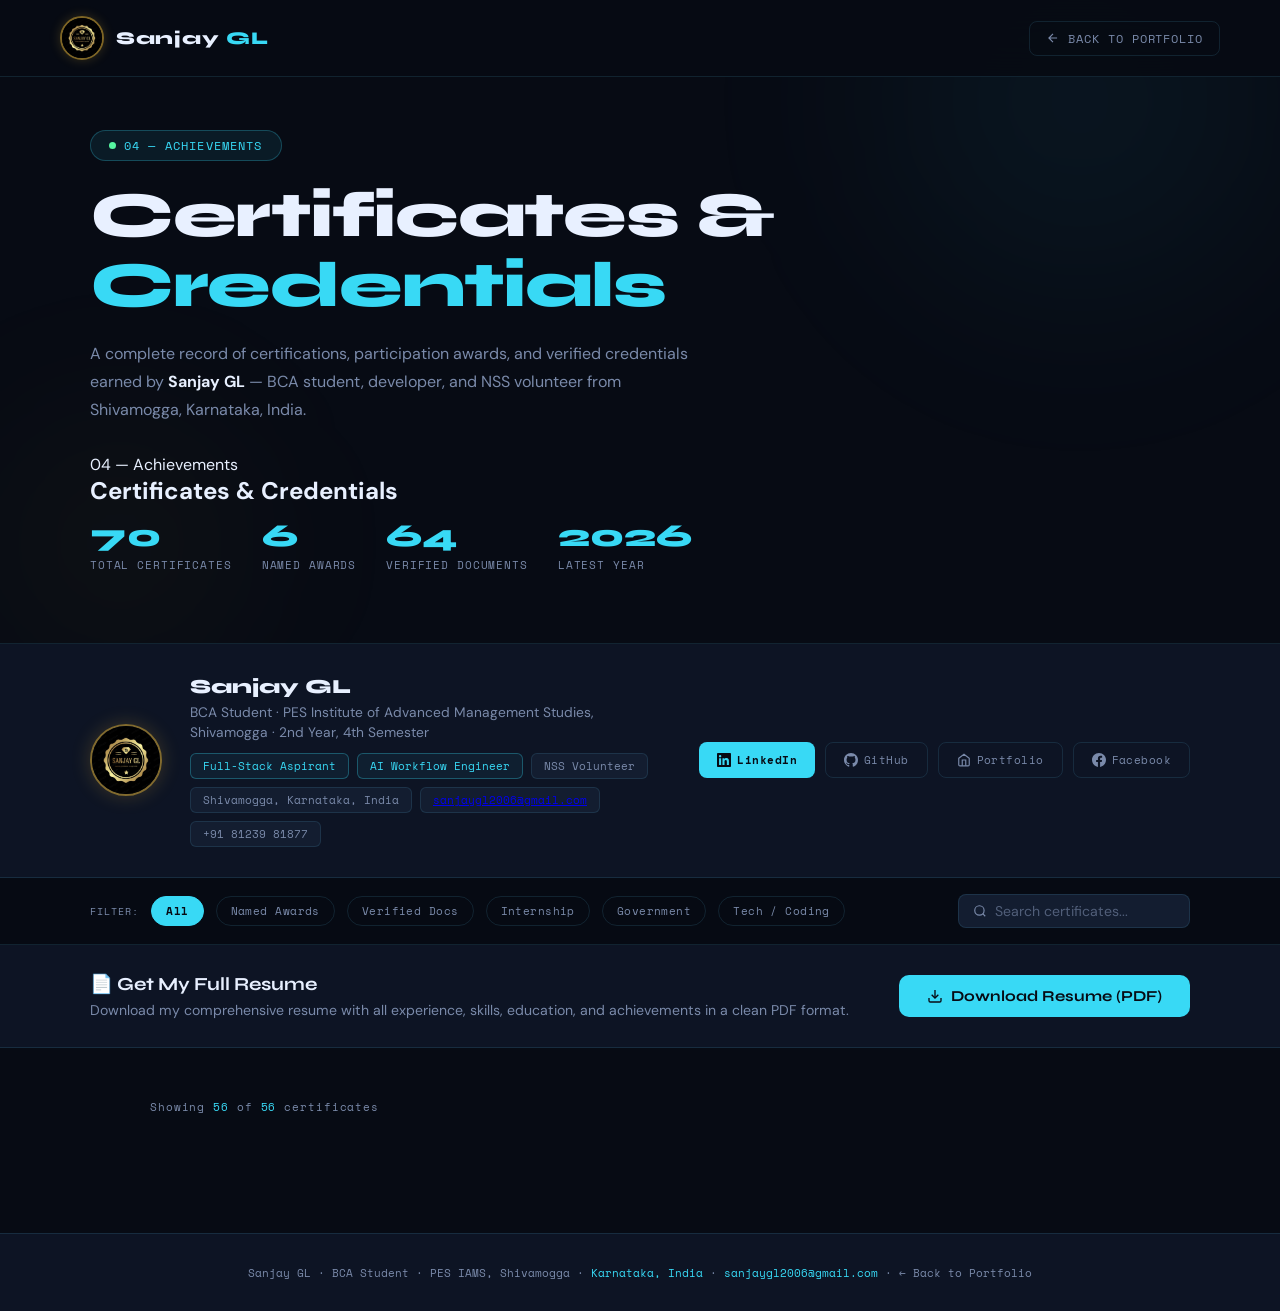
==== commit 32e00f4b: "Update layout and styles for navbar" ====
--- a/certificates.html
+++ b/certificates.html
@@ -154,6 +154,50 @@
 }
 @keyframes fadeUp{from{opacity:0;transform:translateY(24px)}to{opacity:1;transform:translateY(0)}}
 .fadein{animation:fadeUp 0.6s ease both;}
+
+/* ── 3D CERTIFICATE FLIP EFFECT ── */
+.cert-card {
+  perspective: 1000px;
+}
+
+.cert-card-inner {
+  transform-style: preserve-3d;
+  transition: transform 0.6s ease;
+  position: relative;
+  width: 100%;
+  height: 100%;
+}
+
+.cert-card:hover .cert-card-inner {
+  transform: rotateY(180deg);
+}
+
+.cert-front, .cert-back {
+  backface-visibility: hidden;
+  -webkit-backface-visibility: hidden;
+  position: absolute;
+  width: 100%;
+  height: 100%;
+}
+
+.cert-back {
+  transform: rotateY(180deg);
+}
+
+/* Respect user motion preferences for 3D effects */
+@media (prefers-reduced-motion: reduce) {
+  .cert-card-inner {
+    transition: opacity 0.3s ease;
+  }
+  .cert-card:hover .cert-card-inner {
+    transform: none;
+    opacity: 0.8;
+  }
+}
+
+/* ── RESPONSIVE ── */
+@media(max-width:768px){
+}
 </style>
 </head>
 <body>
@@ -186,7 +230,7 @@
     </div>
     <div class="cert-stats">
       <div class="cert-stat">
-        <div class="cert-stat-num" id="totalCount">56</div>
+        <div class="cert-stat-num" id="totalCount">70</div>
         <div class="cert-stat-label">Total Certificates</div>
       </div>
       <div class="cert-stat">
@@ -194,7 +238,7 @@
         <div class="cert-stat-label">Named Awards</div>
       </div>
       <div class="cert-stat">
-        <div class="cert-stat-num" id="driveCount">50</div>
+        <div class="cert-stat-num" id="driveCount">64</div>
         <div class="cert-stat-label">Verified Documents</div>
       </div>
       <div class="cert-stat">
@@ -362,56 +406,70 @@
 ];
 
 let driveCerts = [
-  {driveId:'1-0kpgEMqiR0UHkNv8oyof-2xP32aYPFZ',title:'Certificate 1'},
-  {driveId:'1-8vlFb8yc5f-75UT-QQfIqD4JMFGqt1h',title:'Certificate 2'},
-  {driveId:'1-L38L9BUDCu4VUJ5EIce_XhSV2v2ye4u',title:'Certificate 3'},
-  {driveId:'107VX9Fm7p8BC5KqtAgcNzSvjush6jojn',title:'Certificate 4'},
-  {driveId:'12ESuKNWaY74SOox4TgXZhqOZ2_dpszg-',title:'Certificate 5'},
-  {driveId:'13D2dbLhCL-eNlpQfJeviYKe2XZWSRSnK',title:'Certificate 6'},
-  {driveId:'19kO2mnjt5X4a4qWJfhfhovZnuMXaH5y6',title:'Certificate 7'},
-  {driveId:'19tI2hT0kFgW39QHMAXRpFDrjqyXql1nJ',title:'Certificate 8'},
-  {driveId:'1A2qcI_R_XUdHGCvQ6H2s14yrlGW5Su6J',title:'Certificate 9'},
-  {driveId:'1CM5hBJGy0YXnPxRO-7_Ckp752TaiCNFF',title:'Certificate 10'},
-  {driveId:'1CjorfpQJiEoNnJxRKmmyuf0p5t7XD7nh',title:'Certificate 11'},
-  {driveId:'1DYVbdydpVeue7ALlbgBhmt7dTKHut1c6',title:'Certificate 12'},
-  {driveId:'1Dk5TfiaT3BHQmZimaMydJUCw1_0FjRLF',title:'Certificate 13'},
-  {driveId:'1DlKD1aXq6bmWjG6h6x4LEOj2WAmOAG3y',title:'Certificate 14'},
-  {driveId:'1Ev6wBrNmYhsraaOL2VUubPIpqhlBtVQQ',title:'Certificate 15'},
-  {driveId:'1G0dmF-R5AZCFMO0ZAeSwH0j_n0wqvWfg',title:'Certificate 16'},
-  {driveId:'1H0aeNMwCLhJjg_6rHGyooPiZk-BflFJ1',title:'Certificate 17'},
-  {driveId:'1LJmJmbS2YcKoQEQLppfU6vEO61PCj2dP',title:'Certificate 18'},
-  {driveId:'1M6MRecN6kQ_XoI7DQ0ONdEkXodXaWXeF',title:'Certificate 19'},
-  {driveId:'1N0RR9qhzZkS-PFrWq_SKrflFdDJSYMLe',title:'Certificate 20'},
-  {driveId:'1PFtwIztabc1SqH8QgGPS7tqvJN2VKDTk',title:'Certificate 21'},
-  {driveId:'1PuWfOdlg4wlJgfk-iLpJ4rvWs-Wv4ney',title:'Certificate 22'},
-  {driveId:'1R1K_qa03mnIIhRmOxKpcWjhq1oQSJYSJ',title:'Certificate 23'},
-  {driveId:'1Sio5inFWOyaSlhcM-sq1_lK7tJINERzD',title:'Certificate 24'},
-  {driveId:'1UZsilrEc5mSaCEnwP6K1wGT4jgOTGg8U',title:'Certificate 25'},
-  {driveId:'1V0JTji0RoBPs8aFtLppu6DJecObVIIb_',title:'Certificate 26'},
-  {driveId:'1WYGu9paKEUhl-rMreFwyI0PlC3w70-G8',title:'Certificate 27'},
-  {driveId:'1WgPyuEnrmXjSvwhdOAVN1zl_U2HR15yG',title:'Certificate 28'},
-  {driveId:'1X729Vpl9RwawuEl2xthDiVV4Q0iSUYb8',title:'Certificate 29'},
-  {driveId:'1YtVQaC7XuePtK-VYQUnAbRDqzQKbRwyd',title:'Certificate 30'},
-  {driveId:'1Zr158pxcZCJH7M1PD7JsscMgzfMhTwHJ',title:'Certificate 31'},
-  {driveId:'1clNKGjfJZ_CYftMSi4s61-_MF6Yh9HHG',title:'Certificate 32'},
-  {driveId:'1dVKRSVDlJ9kUPjdIfHgp5Ut3UwrxrV3W',title:'Certificate 33'},
-  {driveId:'1eedO8IwoX9TdVJuWUK24DTaCASAroFN0',title:'Certificate 34'},
-  {driveId:'1iKLa4JLdhBlqrROJQMvx2B3NSPXnFvoS',title:'Certificate 35'},
-  {driveId:'1ikI0HNMQCN3ng-EE6eBlOcpc539CdZmj',title:'Certificate 36'},
-  {driveId:'1ikqjGqB_rCTa-JN14ydekqOI9Kw-45ut',title:'Certificate 37'},
-  {driveId:'1jLIQ565Lm2gCpIBYUowsgnRHP4l91bAz',title:'Certificate 38'},
-  {driveId:'1kVQLmzBadGWljq9Op837-wIOZB3O8TR-',title:'Certificate 39'},
-  {driveId:'1lRyftt6wcJK02cvvOfnnAIKj_MXVJmos',title:'Certificate 40'},
-  {driveId:'1m1P88OdYCZtiSagfdpiw6SWEJjKlWSh8',title:'Certificate 41'},
-  {driveId:'1qarxK_LtVF_SnhYs74EAjTZ9phTXNDZw',title:'Certificate 42'},
-  {driveId:'1qrn_Nqa-r9O2w2uPQXzSW6YAxu7xyCAD',title:'Certificate 43'},
-  {driveId:'1qvZCWbebWlDLnXu1WhmG1lty4zY-fnhX',title:'Certificate 44'},
-  {driveId:'1snCr42jFvEDk2UfebUt2PoK2ZQgLNl5w',title:'Certificate 45'},
-  {driveId:'1wrKJr7sS0BaZcMAdqGzvrC5uBw2Ba1n9',title:'Certificate 46'},
-  {driveId:'1wtxBphD8QjfypQZbrsaAHwxueftJStlH',title:'Certificate 47'},
-  {driveId:'1yVHpUp9mLInP0_i2TQAYHUnDvCBdrjj6',title:'Certificate 48'},
-  {driveId:'1z0zzGW6tuUvPa0ZO-vtUFAaT2_MDarJa',title:'Certificate 49'},
-  {driveId:'1zVtR64fW604WSRjv3Pj51nmRakFunHbw',title:'Certificate 50'},
+  {driveId:'101EnojK-vT0ofRpus24ChpMwcdWH-IZO',title:'Certificate 1'},
+  {driveId:'130a-6aNkI7aFpkshYVmNix87aZ01UHcE',title:'Certificate 2'},
+  {driveId:'14NdHcaMOp_PZazhdogWEivBFnuxQ48vH',title:'Certificate 3'},
+  {driveId:'1594kubNx4SjWmslpFmbAXql2DA47uTtS',title:'Certificate 4'},
+  {driveId:'16Qblc4p_4TJZaArfGaFd9mc6kNkqvBDi',title:'Certificate 5'},
+  {driveId:'18UlXGYGdSoGRAr_Nc3K9ufm6YCDE5tkm',title:'Certificate 6'},
+  {driveId:'1ADOYbQnbBXty6o5xvsXDtg6dNca1rupZ',title:'Certificate 7'},
+  {driveId:'1DkSdN2bxFXmyph2ZH3dr86p-fYWwiDaY',title:'Certificate 8'},
+  {driveId:'1G_Nus4dXaqf0VPqmshw1aGhlbMiGDaIH',title:'Certificate 9'},
+  {driveId:'1HVb5L5YXxR38YU8lcw2VYG54gZD-uwvG',title:'Certificate 10'},
+  {driveId:'1LsdDdH6e1HmUazBPOu3n6SBs-soR7RYo',title:'Certificate 11'},
+  {driveId:'1R7EuPTZx7IZ7k-YZBWr7LAOL94O7dPaJ',title:'Certificate 12'},
+  {driveId:'1RVRosZtbOqGHwrh3Kuui-e7CeYWdm4P8',title:'Certificate 13'},
+  {driveId:'1RrSw1fQ3AnjW5GKWIry2lvtU1Npu146X',title:'Certificate 14'},
+  {driveId:'1Rut3XME0UEtUBm2szqMxSuPTXE9rvQPt',title:'Certificate 15'},
+  {driveId:'1Sv8HTIbdCxYf4pCpRsc4fNJ1CNty6HCp',title:'Certificate 16'},
+  {driveId:'1Tb0rlxqkr8JJPmJpGWgWUvhq0Qi4Jqvs',title:'Certificate 17'},
+  {driveId:'1YaNypcypvIUuyWW8z_YGPLDHxkUaqfbv',title:'Certificate 18'},
+  {driveId:'1d4OsQE1h9Z6ygmzd2ljLgZi339CGvk3P',title:'Certificate 19'},
+  {driveId:'1fb5eR4ho4Ca5Z4knefKxsqrwguU3kcQs',title:'Certificate 20'},
+  {driveId:'1hKUXoYL5sBiNBJQS1waJsOfXeiBRR8ez',title:'Certificate 21'},
+  {driveId:'1iT_5RwkR9liECzqi9BKVMNhEE4alRzSo',title:'Certificate 22'},
+  {driveId:'1nTVsryCXykfBTOK6yeLXC-WOPbN4spGY',title:'Certificate 23'},
+  {driveId:'1p4NrRfXAt_RJeyw4abjHGHSP_hVMEv-o',title:'Certificate 24'},
+  {driveId:'1p7IJcaM_n72aonhS4kzXTE3c0pRMta_w',title:'Certificate 25'},
+  {driveId:'1uMh0IOXelO4yaV4olwvCgusVXlGBjHmM',title:'Certificate 26'},
+  {driveId:'1w89vGvXCAaSAOl_nbABD4q9isreEhRfY',title:'Certificate 27'},
+  {driveId:'1xlMToEx0wICuj0DO0V-v5eVhdRG9rSMT',title:'Certificate 28'},
+  {driveId:'10Vq4__te_q1wvywgIYY_4K0blPOavMx2',title:'Certificate 29'},
+  {driveId:'10X0Dc2H73UQVjr4U-MVCDC85i2EsOPza',title:'Certificate 30'},
+  {driveId:'12KVoyJXjFSlezR0KmmgPF8NI6PUjhsQm',title:'Certificate 31'},
+  {driveId:'12kpcrCqwxr6pXerLfTx-qG2tUG5sL_Q_',title:'Certificate 32'},
+  {driveId:'15fVZ-fG_TAJ3QtCnssQ78UevlX8F4VB7',title:'Certificate 33'},
+  {driveId:'16MphtLGwY66nvg4jsP5xA7dXPv7IUrBp',title:'Certificate 34'},
+  {driveId:'1877ISKlvZJQzSU4BifL2YmrxBv5bhjp5',title:'Certificate 35'},
+  {driveId:'19slYtiNlnLEISoxdcVURfu8Bh-j5eZtw',title:'Certificate 36'},
+  {driveId:'1ChT2M3eLGBeToJhNhR9oyPk5_FDB8-jJ',title:'Certificate 37'},
+  {driveId:'1DFdXmKWOkln0TtwYCOCa--ScSguy0Ge6',title:'Certificate 38'},
+  {driveId:'1DmLh4jeFLpJ-T2ZyjubCofobbuXcI2Gn',title:'Certificate 39'},
+  {driveId:'1HxUJJoqbTEKHvs8MRoOu_Dohe-aPkaC8',title:'Certificate 40'},
+  {driveId:'1IyBlb7kWZuM0dPXhye0XEB97VLqPj1kC',title:'Certificate 41'},
+  {driveId:'1JgfgUFhCFIHQqosiw9H_f_IoarmSjGSR',title:'Certificate 42'},
+  {driveId:'1K39PVSnV18lTUFvcog5qc_Vo7nk_D7tZ',title:'Certificate 43'},
+  {driveId:'1Mnxz57JcjNMeW5j7SpMV4c0JOIrc6p3f',title:'Certificate 44'},
+  {driveId:'1NqvIvqwazFLo19wHuO2PHnPQ3kw35JDK',title:'Certificate 45'},
+  {driveId:'1OnGOESlfekUoEvZ56OzlXDhj9ru-QfmI',title:'Certificate 46'},
+  {driveId:'1P21MYbYAFpijVCYDPFMcOxQbZpAjaHSg',title:'Certificate 47'},
+  {driveId:'1Xh1NYTGBxVToxpLS5ngiHu6yyR4c7IBI',title:'Certificate 48'},
+  {driveId:'1Xto3xt5RG2EptLCsuap4brTlRGyiw7gG',title:'Certificate 49'},
+  {driveId:'1_CYRjPS0KAtxVsVmE_Jl-IltmF6l_VkF',title:'Certificate 50'},
+  {driveId:'1abdQquiBZSFFWkD1l8k9Rzdrv-1Xnlw5',title:'Certificate 51'},
+  {driveId:'1b0GV6XlyExJ1Fd0qkuATHeqt887cq4Sa',title:'Certificate 52'},
+  {driveId:'1fETmYIeOCcBhFnTrrZh4GXZ9Q3mRejdX',title:'Certificate 53'},
+  {driveId:'1ipYVxar9n7a1ayOeLVQExL1wF9Q5vNqv',title:'Certificate 54'},
+  {driveId:'1n1cflo3Fg-MyWNkX1eqkQzV6ru4m5Fzg',title:'Certificate 55'},
+  {driveId:'1oqPDg7U2enLUcCaLuygE7UM6XFqfhvV7',title:'Certificate 56'},
+  {driveId:'1pE1c-P_VrxYxO72VrMEDH_cCfADTpZ9U',title:'Certificate 57'},
+  {driveId:'1pLglzX_GC-OhFCoDOK9lEE_-9jbVgIHs',title:'Certificate 58'},
+  {driveId:'1pf2zSgxW7_OZfcxEsB6wkM_61o2M-Ddp',title:'Certificate 59'},
+  {driveId:'1sfJv-CTGomeDyZR39of7kU8Qxnhwj0RK',title:'Certificate 60'},
+  {driveId:'1stEhxu3MUiTfByiaMhe5qYFr-n8BG1EB',title:'Certificate 61'},
+  {driveId:'1sxOO59k6UwVmHVQfRzVGoD20bj32EvDE',title:'Certificate 62'},
+  {driveId:'1wkRqKU2HE98FeycskozqgXk40i1fF7hl',title:'Certificate 63'},
+  {driveId:'1zXArkZNUWyfe9Quz0k6lhWVCcN5rA4rH',title:'Certificate 64'},
 ];
 
 driveCerts = driveCerts.map(d => ({
@@ -427,6 +485,17 @@
 
 
 let allCerts = [...namedCerts, ...driveCerts];
+// Remove duplicate certificates by title (case-insensitive)
+allCerts = allCerts.filter((cert, index, self) =>
+  index === self.findIndex(c => c.title.toLowerCase() === cert.title.toLowerCase())
+);
+  <!-- BLOCKCHAIN SECTION -->
+  <div class="blockchain-section" style="margin: 48px auto 0; max-width: 700px; background: var(--surface2); border-radius: 16px; padding: 32px 24px; box-shadow: 0 4px 24px rgba(56,217,245,0.07);">
+    <h2 style="color: var(--accent); font-family: 'Syne', sans-serif; font-size: 1.5rem; margin-bottom: 1rem;">Blockchain Knowledge</h2>
+    <div class="cert-desc" style="font-size:1rem; color:var(--text);">
+      <strong>What I learned:</strong> I have completed a foundational course in blockchain technology, covering the basics of distributed ledgers, consensus mechanisms, cryptographic protocols, and smart contracts. This knowledge enables me to understand how blockchain ensures transparency, security, and decentralization in digital transactions and applications.
+    </div>
+  </div>
 // ── Update hero stats dynamically ──
 document.addEventListener('DOMContentLoaded', () => {
   const total = allCerts.length;
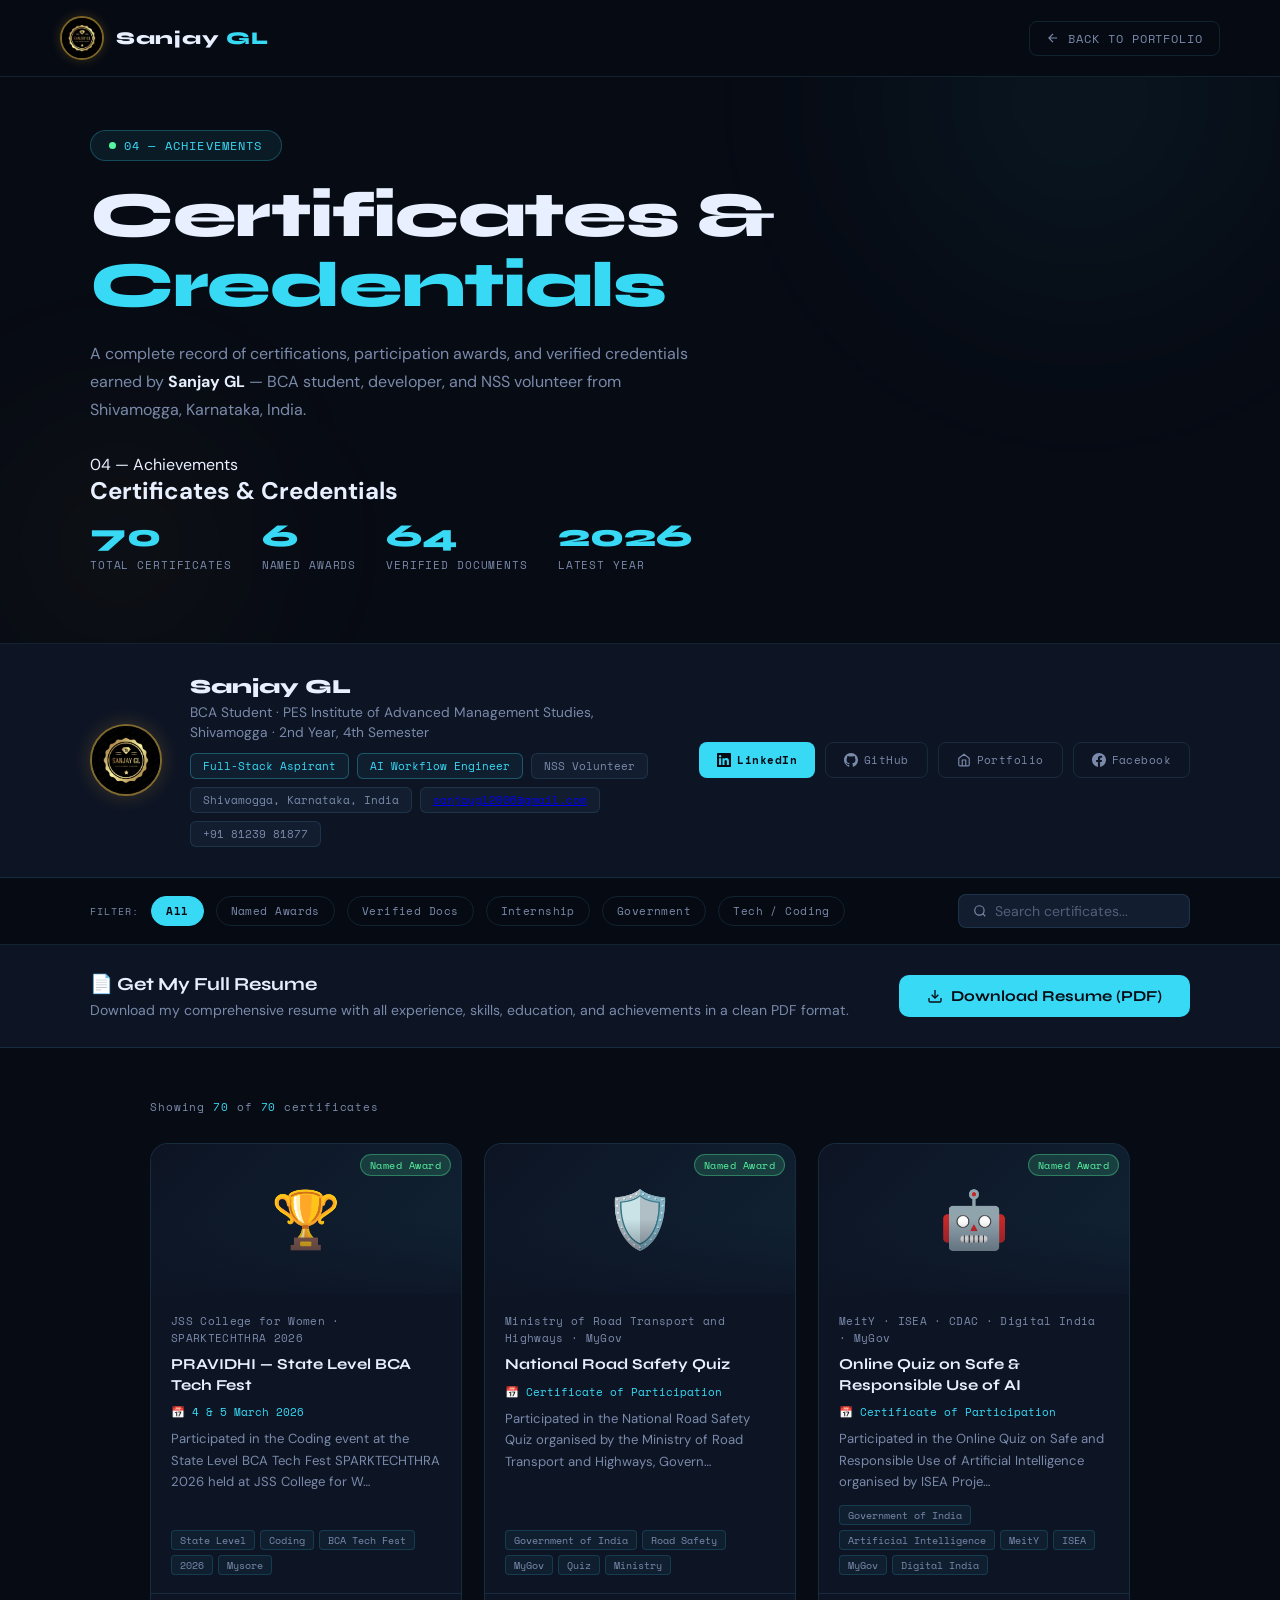
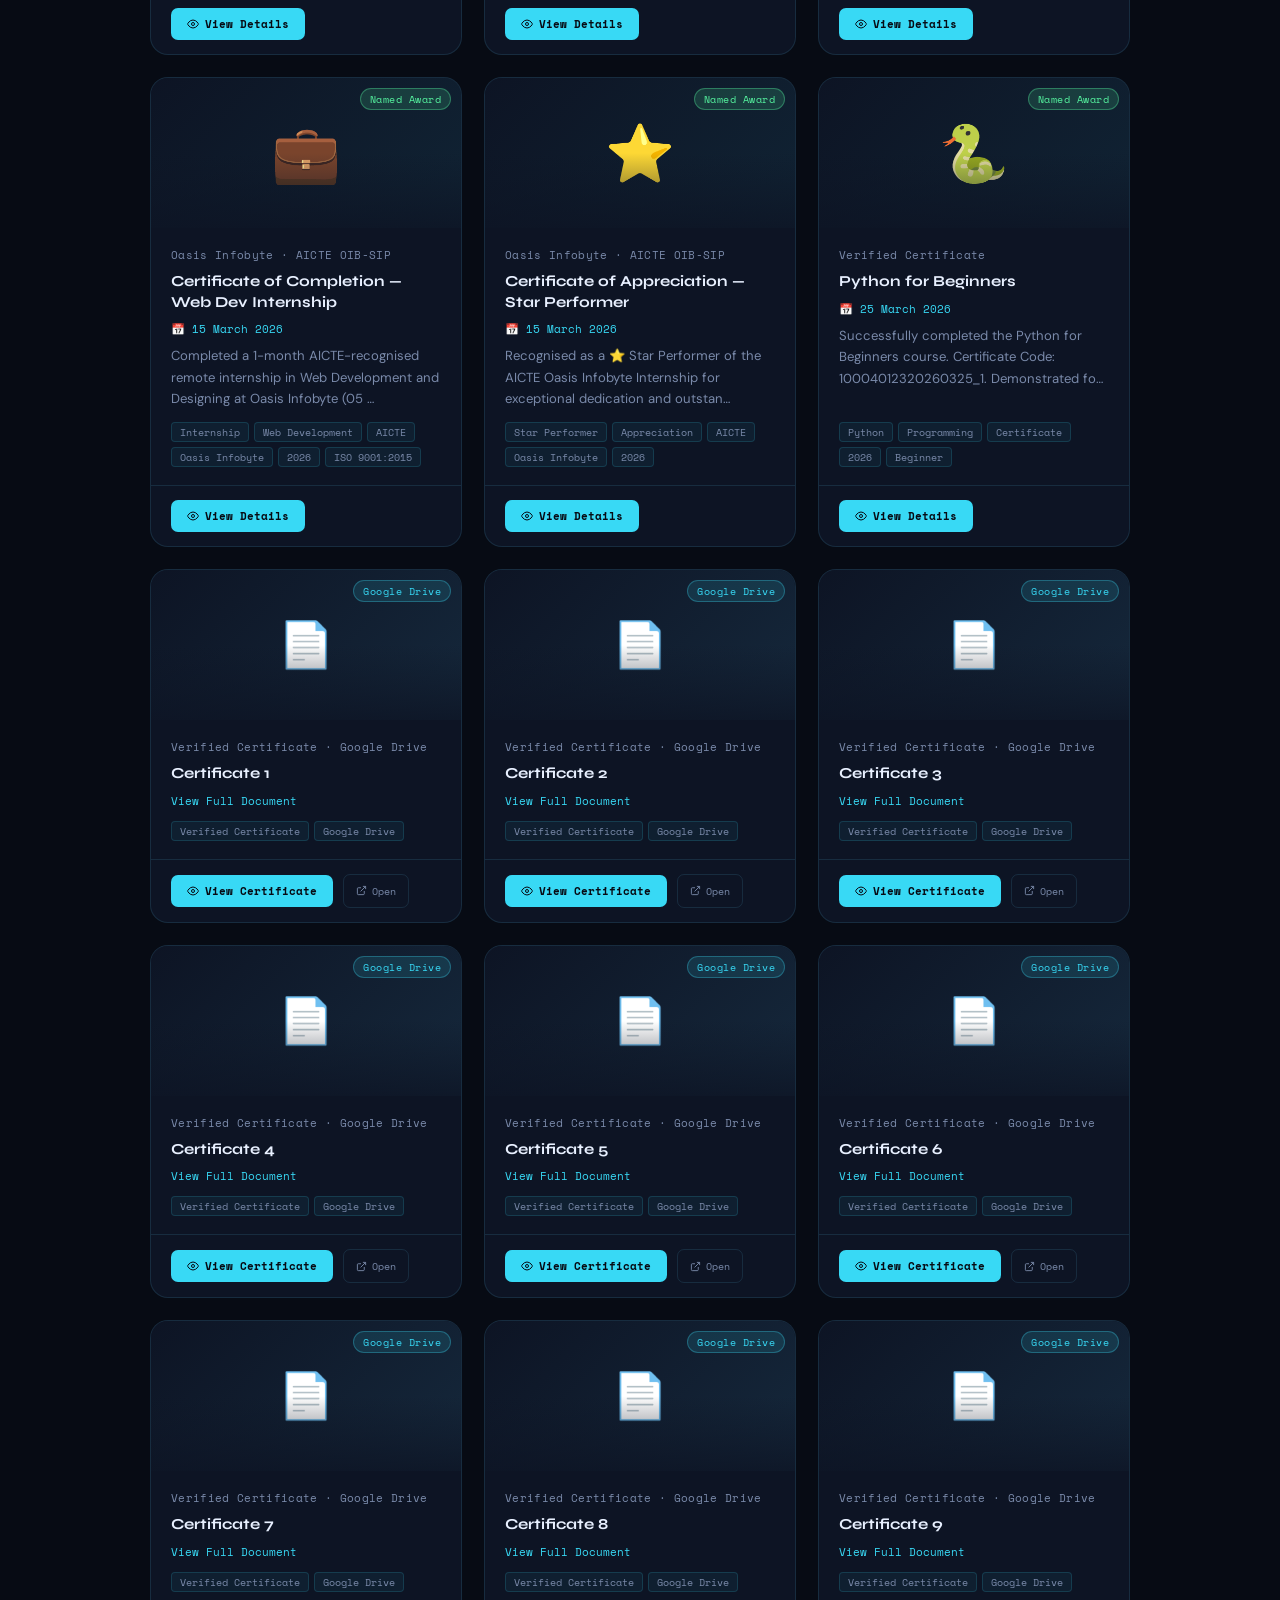
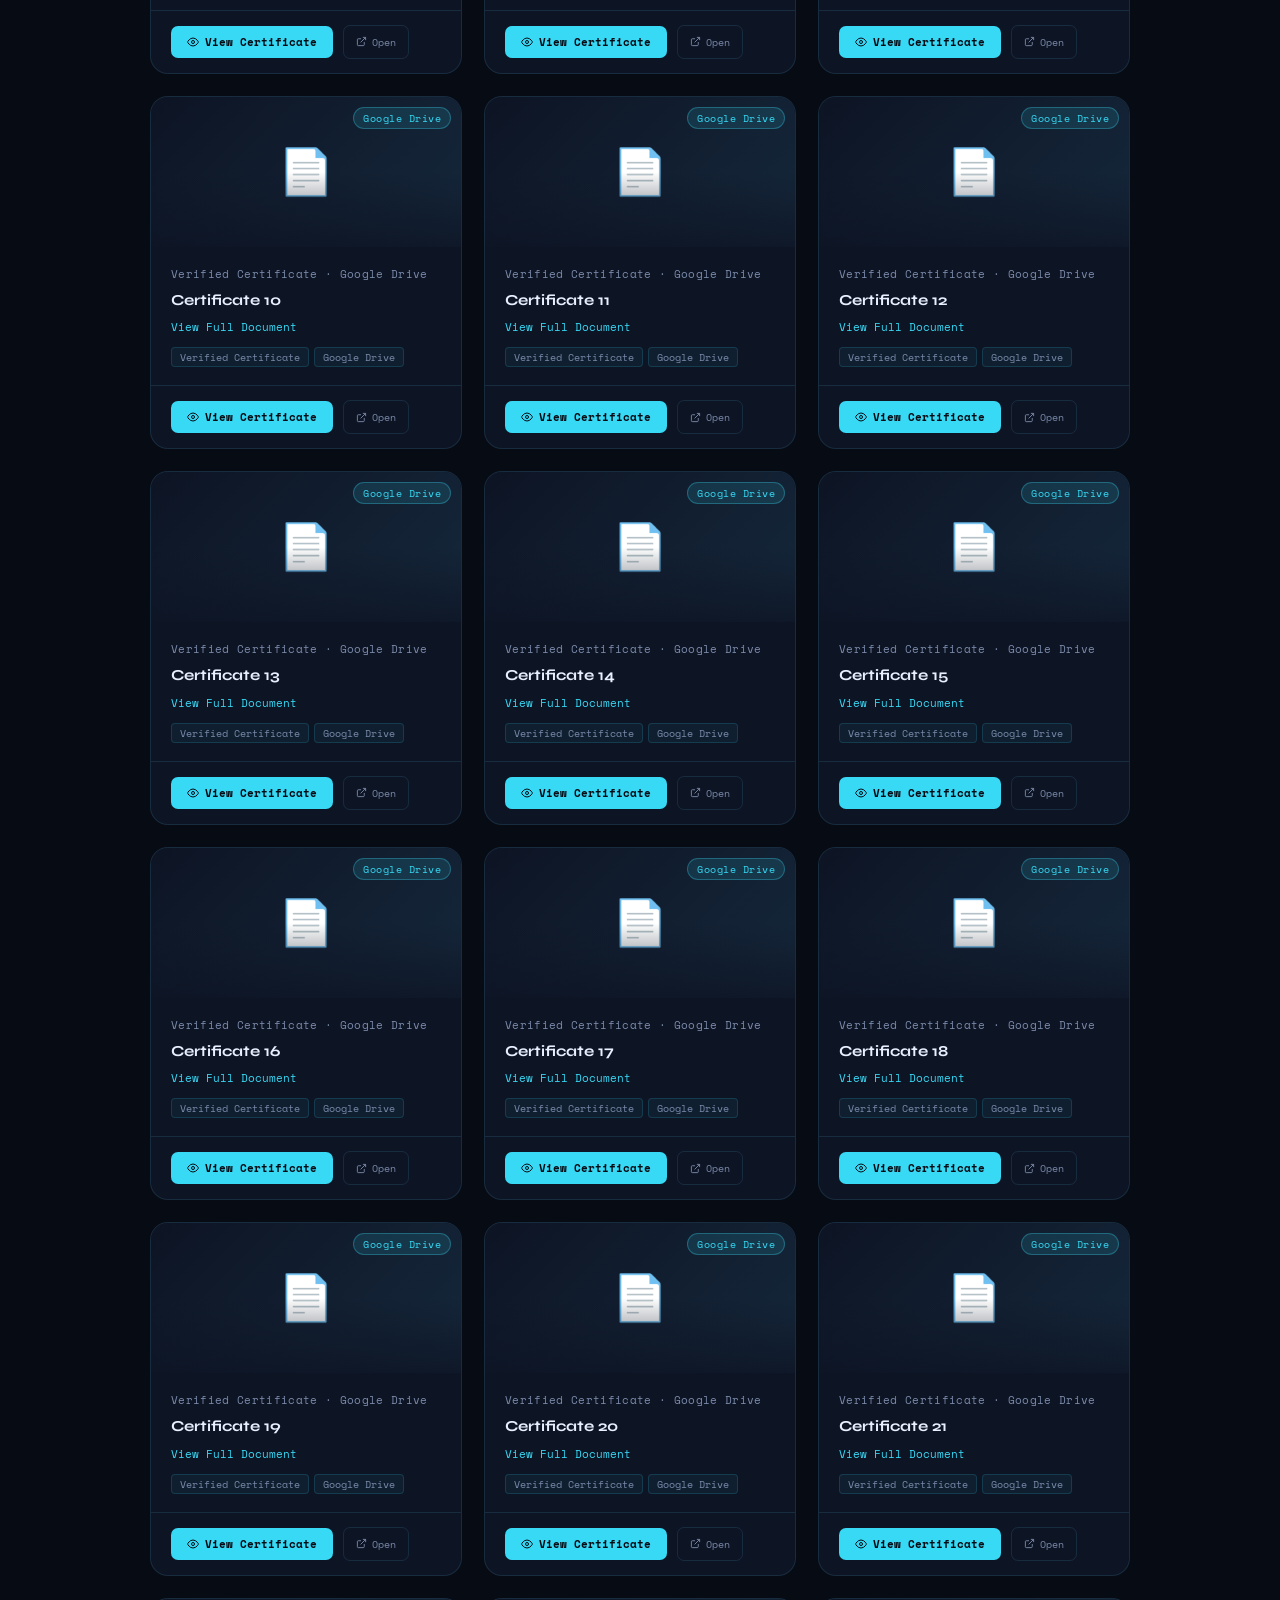
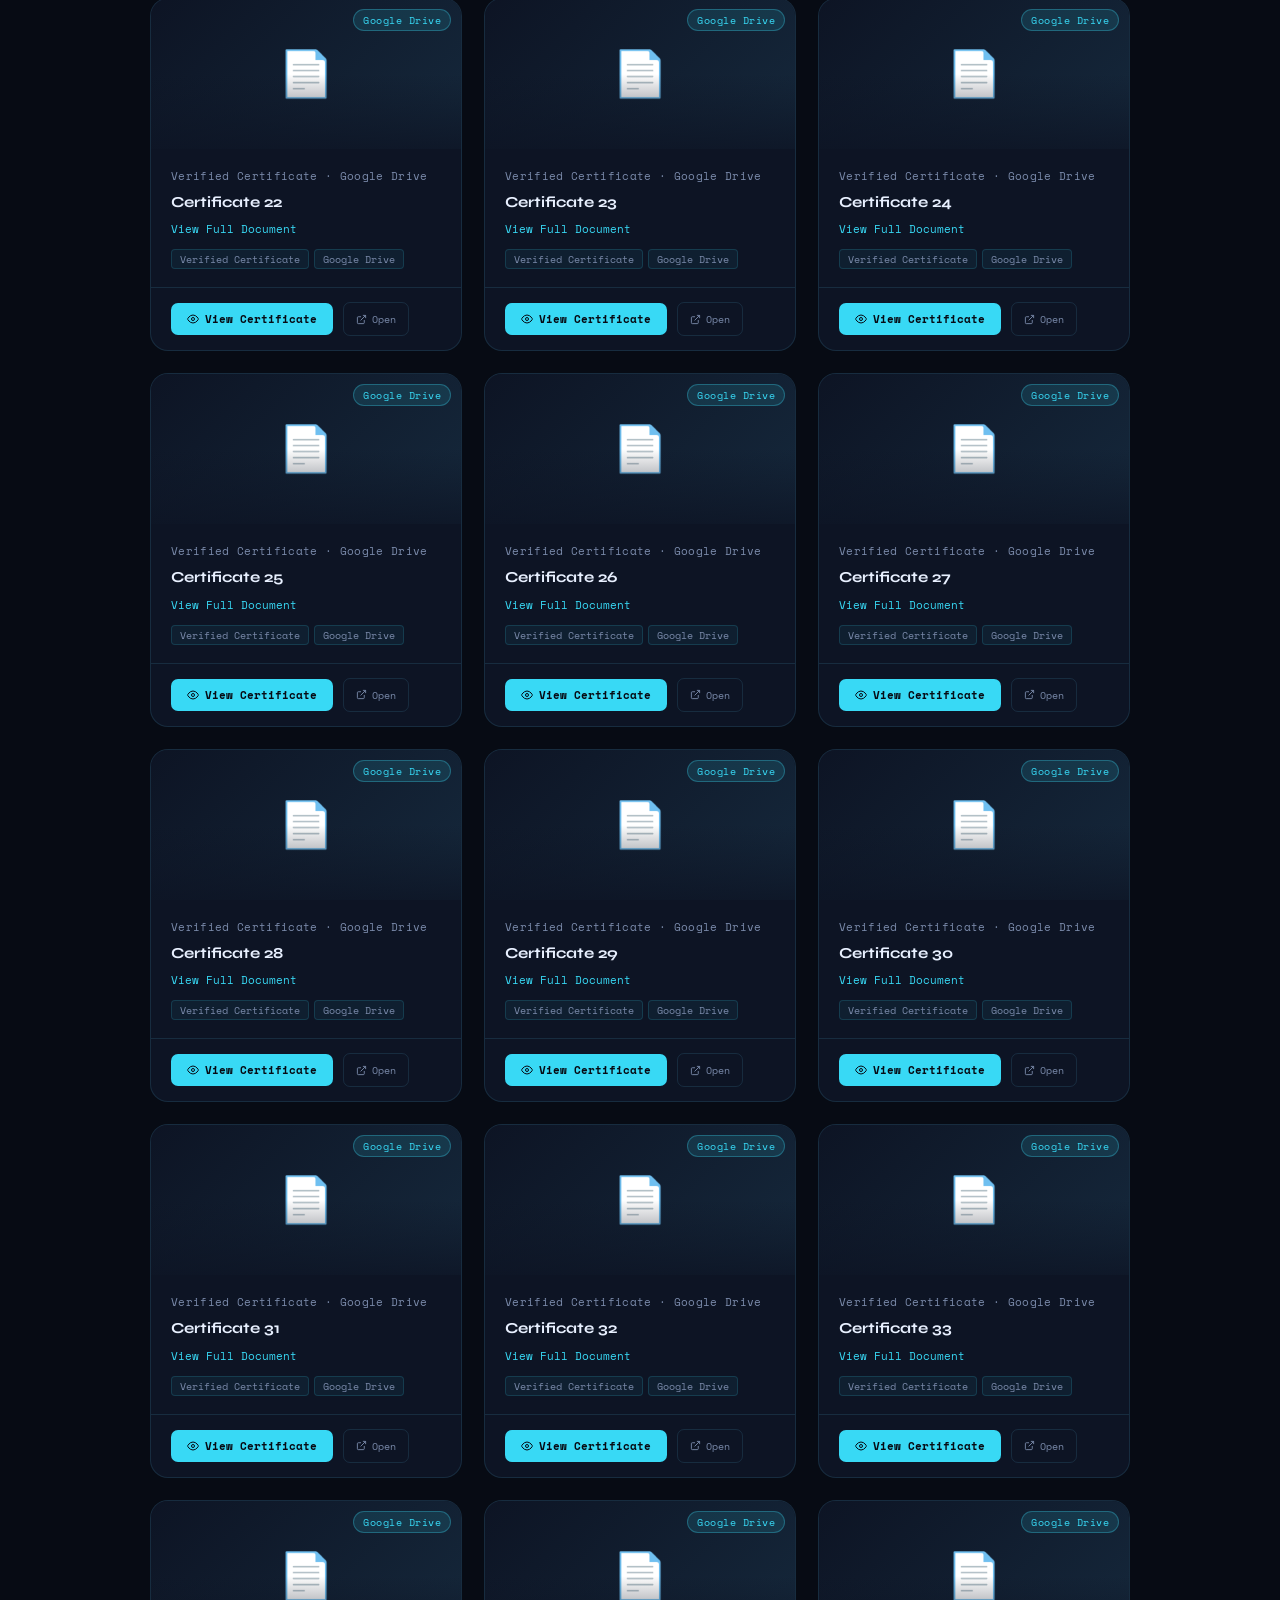
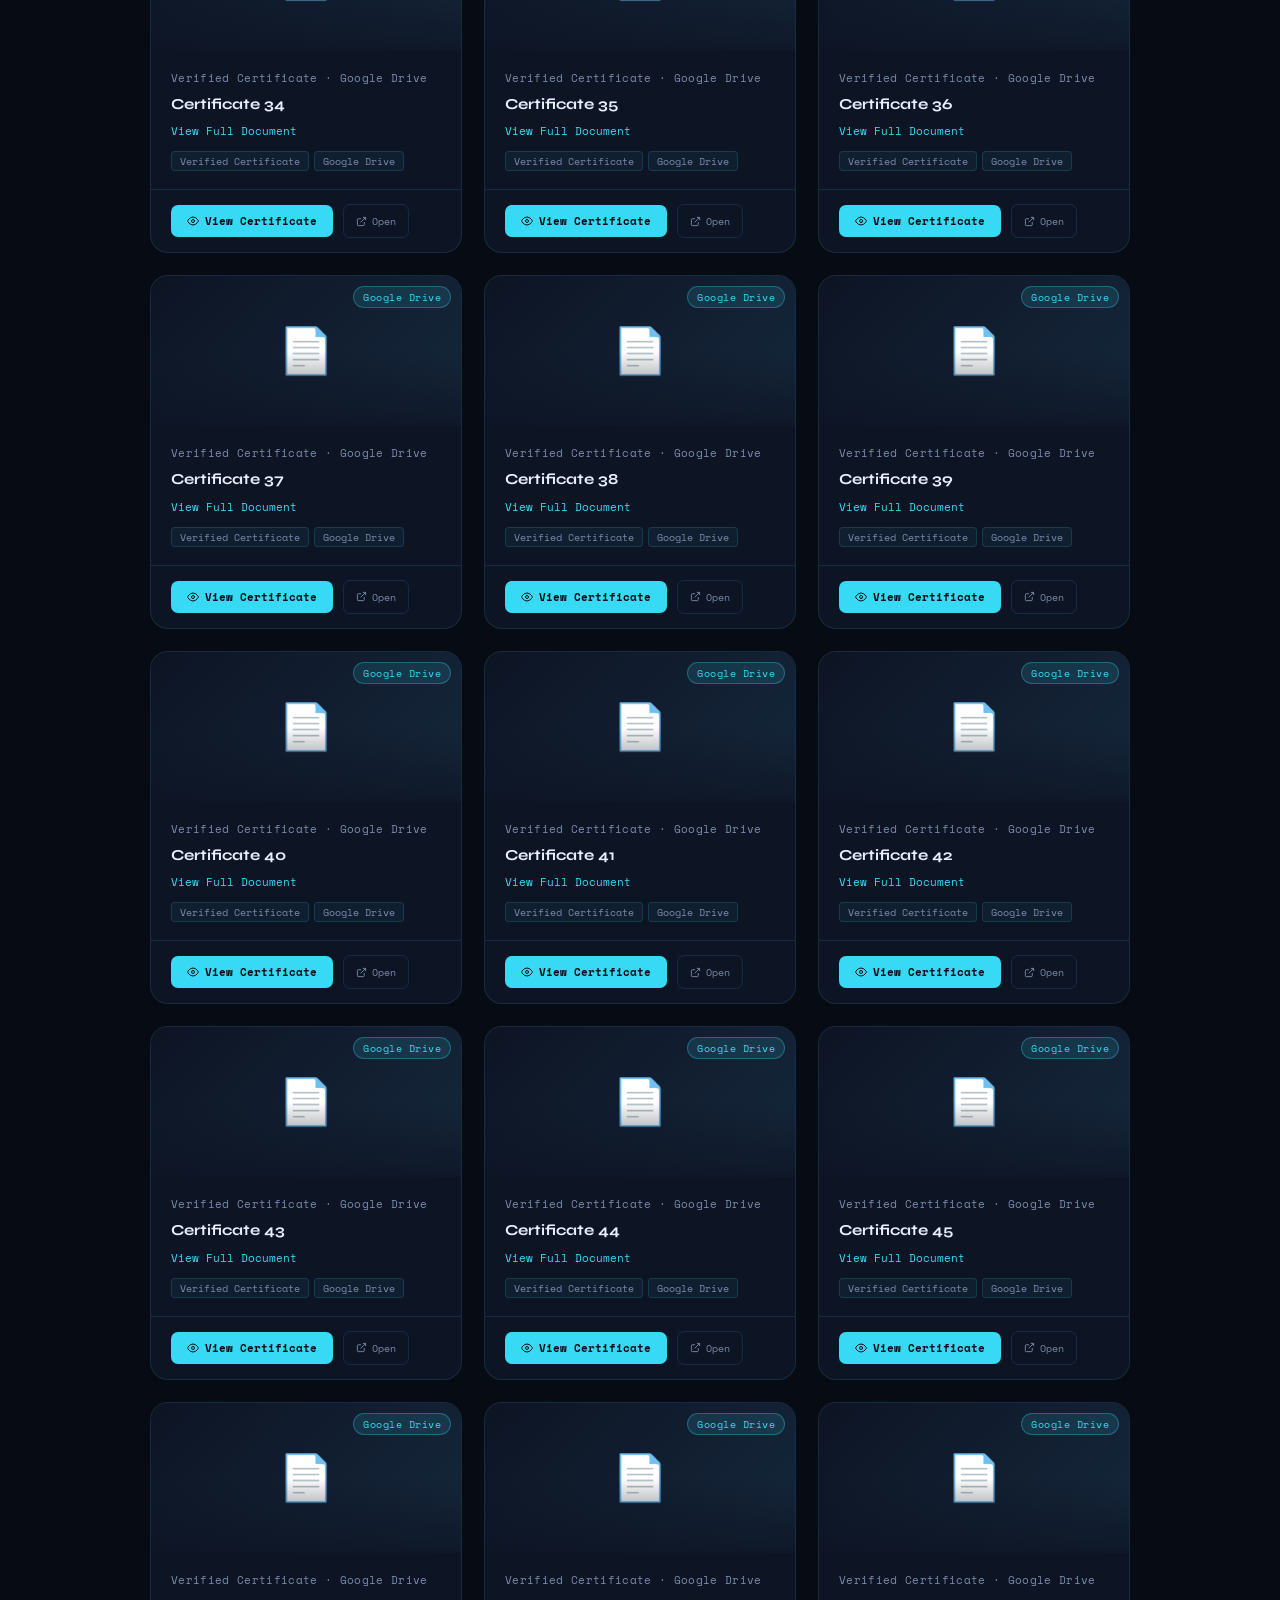
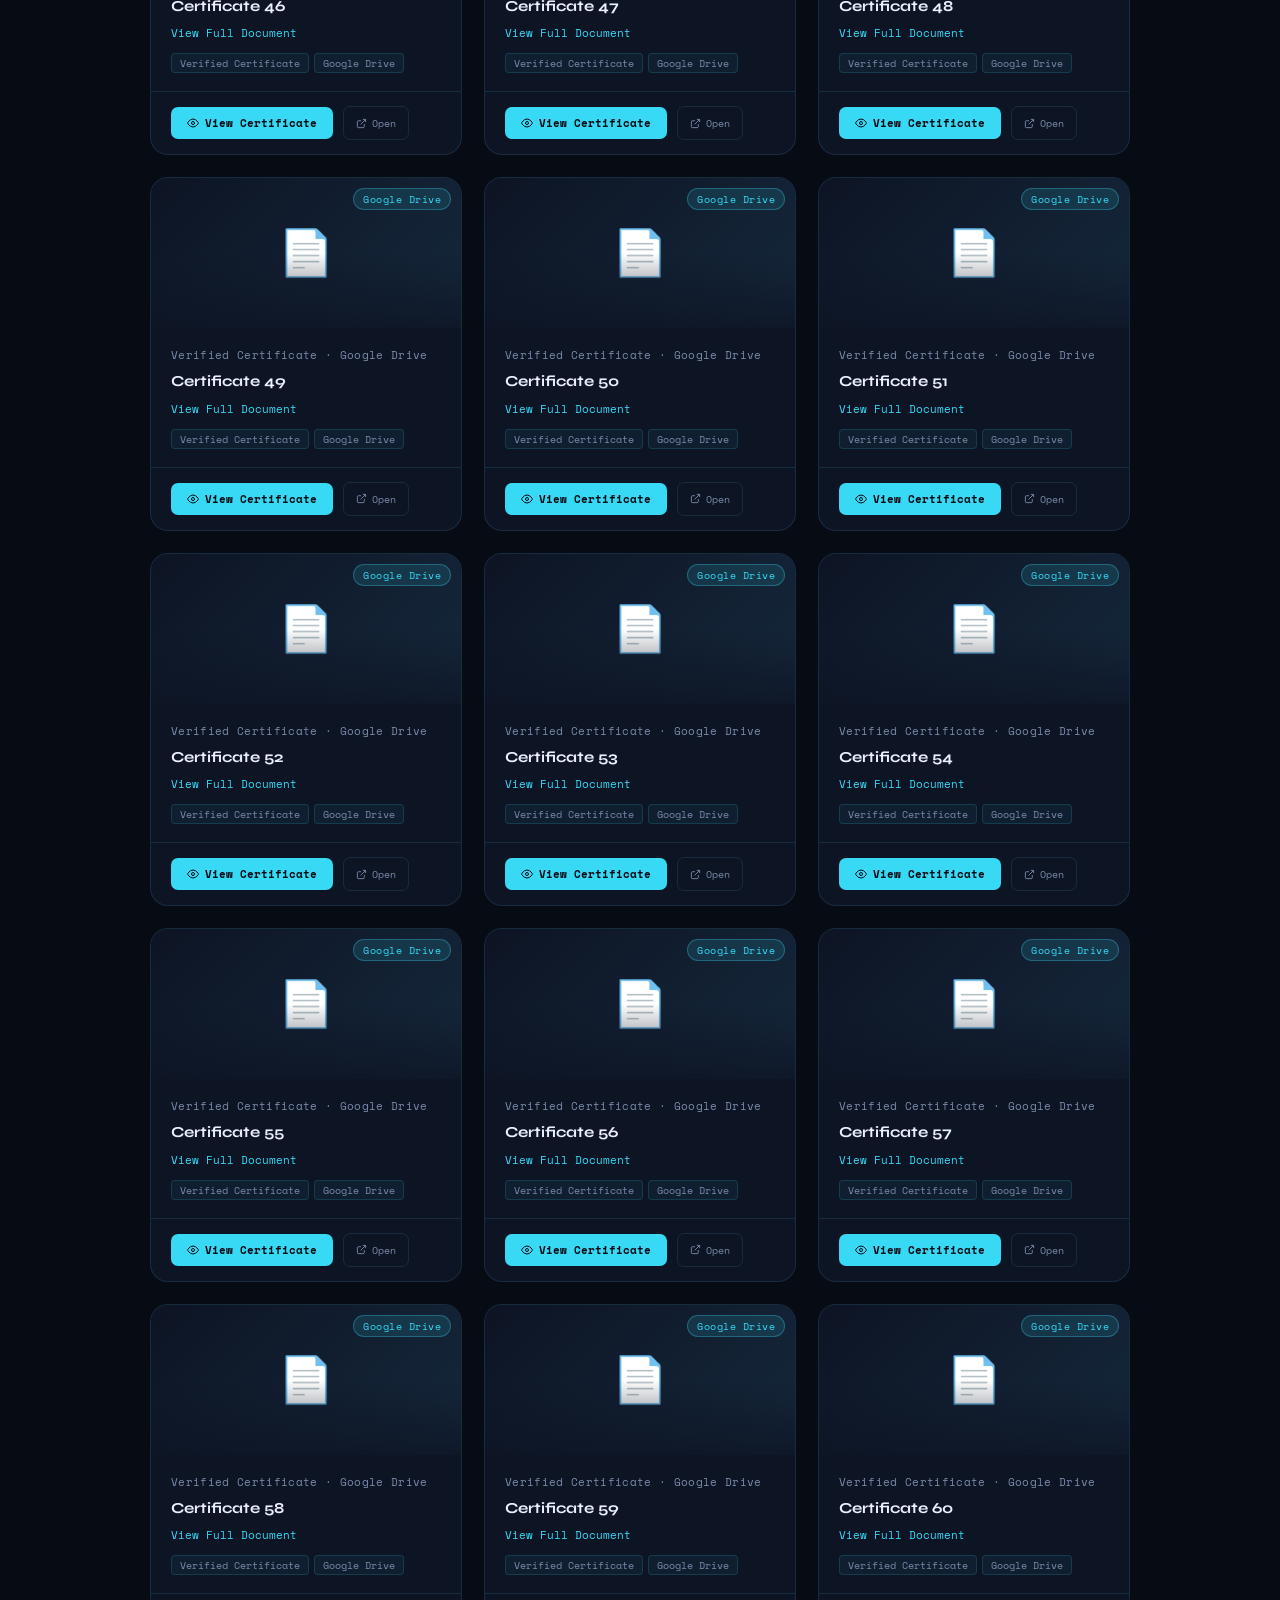
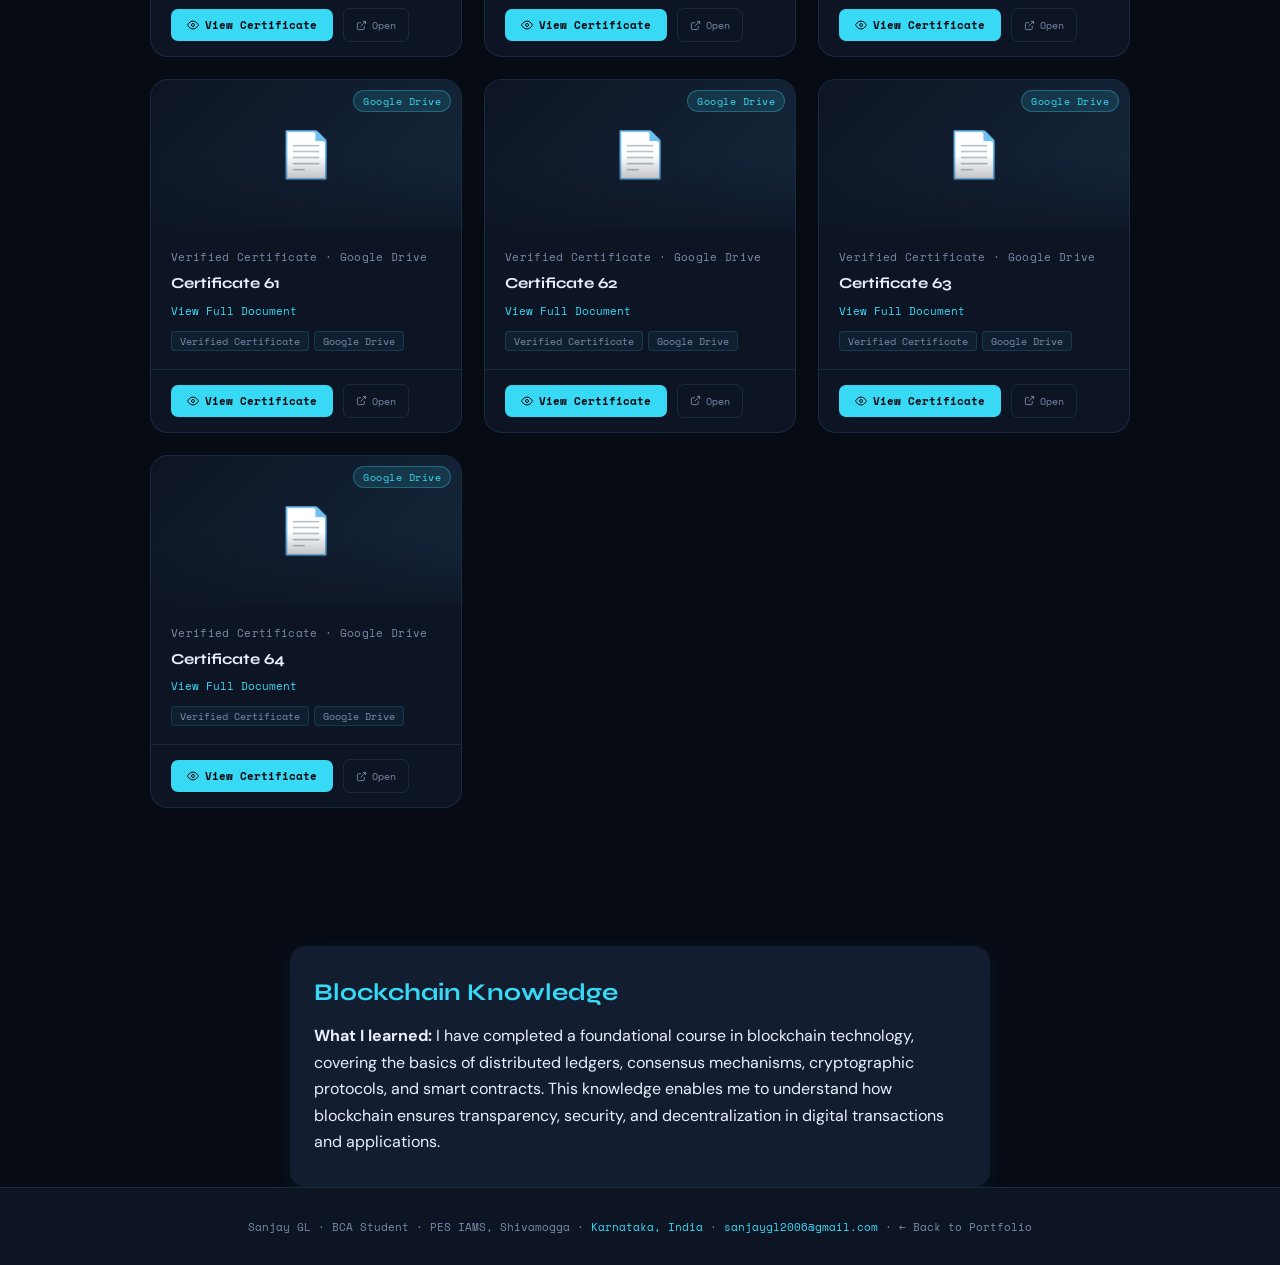
==== commit f2753f26: "small error fix the error" ====
--- a/certificates.html
+++ b/certificates.html
@@ -197,6 +197,14 @@
 
 /* ── RESPONSIVE ── */
 @media(max-width:768px){
+  nav{padding:14px 24px;}
+  .cert-hero{padding:100px 24px 50px;}
+  .profile-band{padding:22px 24px;}
+  .profile-links{margin-left:0;width:100%;}
+  .filter-bar{padding:14px 24px;}
+  .certs-main{padding:36px 24px 60px;}
+  .modal-body{padding:22px 22px;}
+  .search-box input{width:120px;}
 }
 </style>
 </head>
@@ -325,6 +333,14 @@
     <div class="no-results-icon">🔍</div>
     <div class="no-results-text">No certificates found</div>
     <div class="no-results-sub">Try a different search term or filter</div>
+  </div>
+</div>
+
+<!-- BLOCKCHAIN SECTION -->
+<div class="blockchain-section" style="margin: 48px auto 0; max-width: 700px; background: var(--surface2); border-radius: 16px; padding: 32px 24px; box-shadow: 0 4px 24px rgba(56,217,245,0.07);">
+  <h2 style="color: var(--accent); font-family: 'Syne', sans-serif; font-size: 1.5rem; margin-bottom: 1rem;">Blockchain Knowledge</h2>
+  <div class="cert-desc" style="font-size:1rem; color:var(--text);">
+    <strong>What I learned:</strong> I have completed a foundational course in blockchain technology, covering the basics of distributed ledgers, consensus mechanisms, cryptographic protocols, and smart contracts. This knowledge enables me to understand how blockchain ensures transparency, security, and decentralization in digital transactions and applications.
   </div>
 </div>
 
@@ -489,13 +505,7 @@
 allCerts = allCerts.filter((cert, index, self) =>
   index === self.findIndex(c => c.title.toLowerCase() === cert.title.toLowerCase())
 );
-  <!-- BLOCKCHAIN SECTION -->
-  <div class="blockchain-section" style="margin: 48px auto 0; max-width: 700px; background: var(--surface2); border-radius: 16px; padding: 32px 24px; box-shadow: 0 4px 24px rgba(56,217,245,0.07);">
-    <h2 style="color: var(--accent); font-family: 'Syne', sans-serif; font-size: 1.5rem; margin-bottom: 1rem;">Blockchain Knowledge</h2>
-    <div class="cert-desc" style="font-size:1rem; color:var(--text);">
-      <strong>What I learned:</strong> I have completed a foundational course in blockchain technology, covering the basics of distributed ledgers, consensus mechanisms, cryptographic protocols, and smart contracts. This knowledge enables me to understand how blockchain ensures transparency, security, and decentralization in digital transactions and applications.
-    </div>
-  </div>
+
 // ── Update hero stats dynamically ──
 document.addEventListener('DOMContentLoaded', () => {
   const total = allCerts.length;
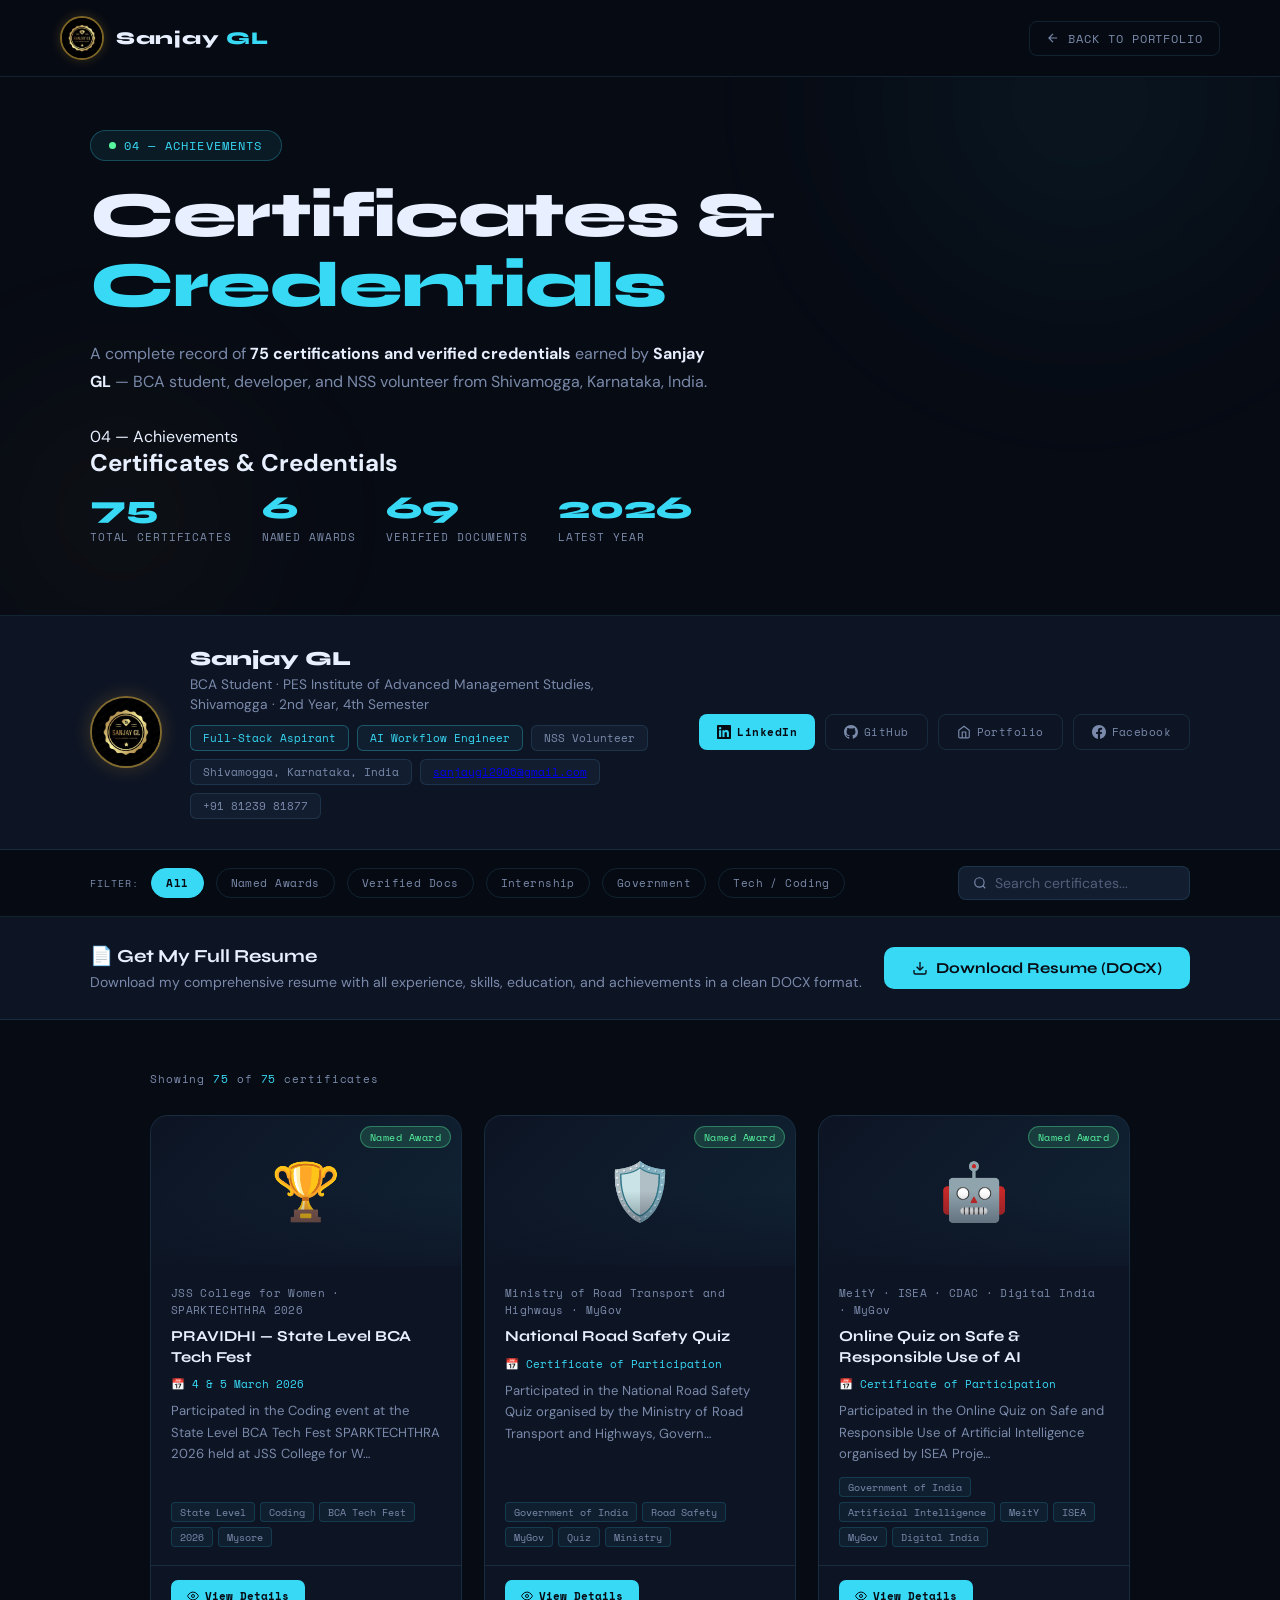
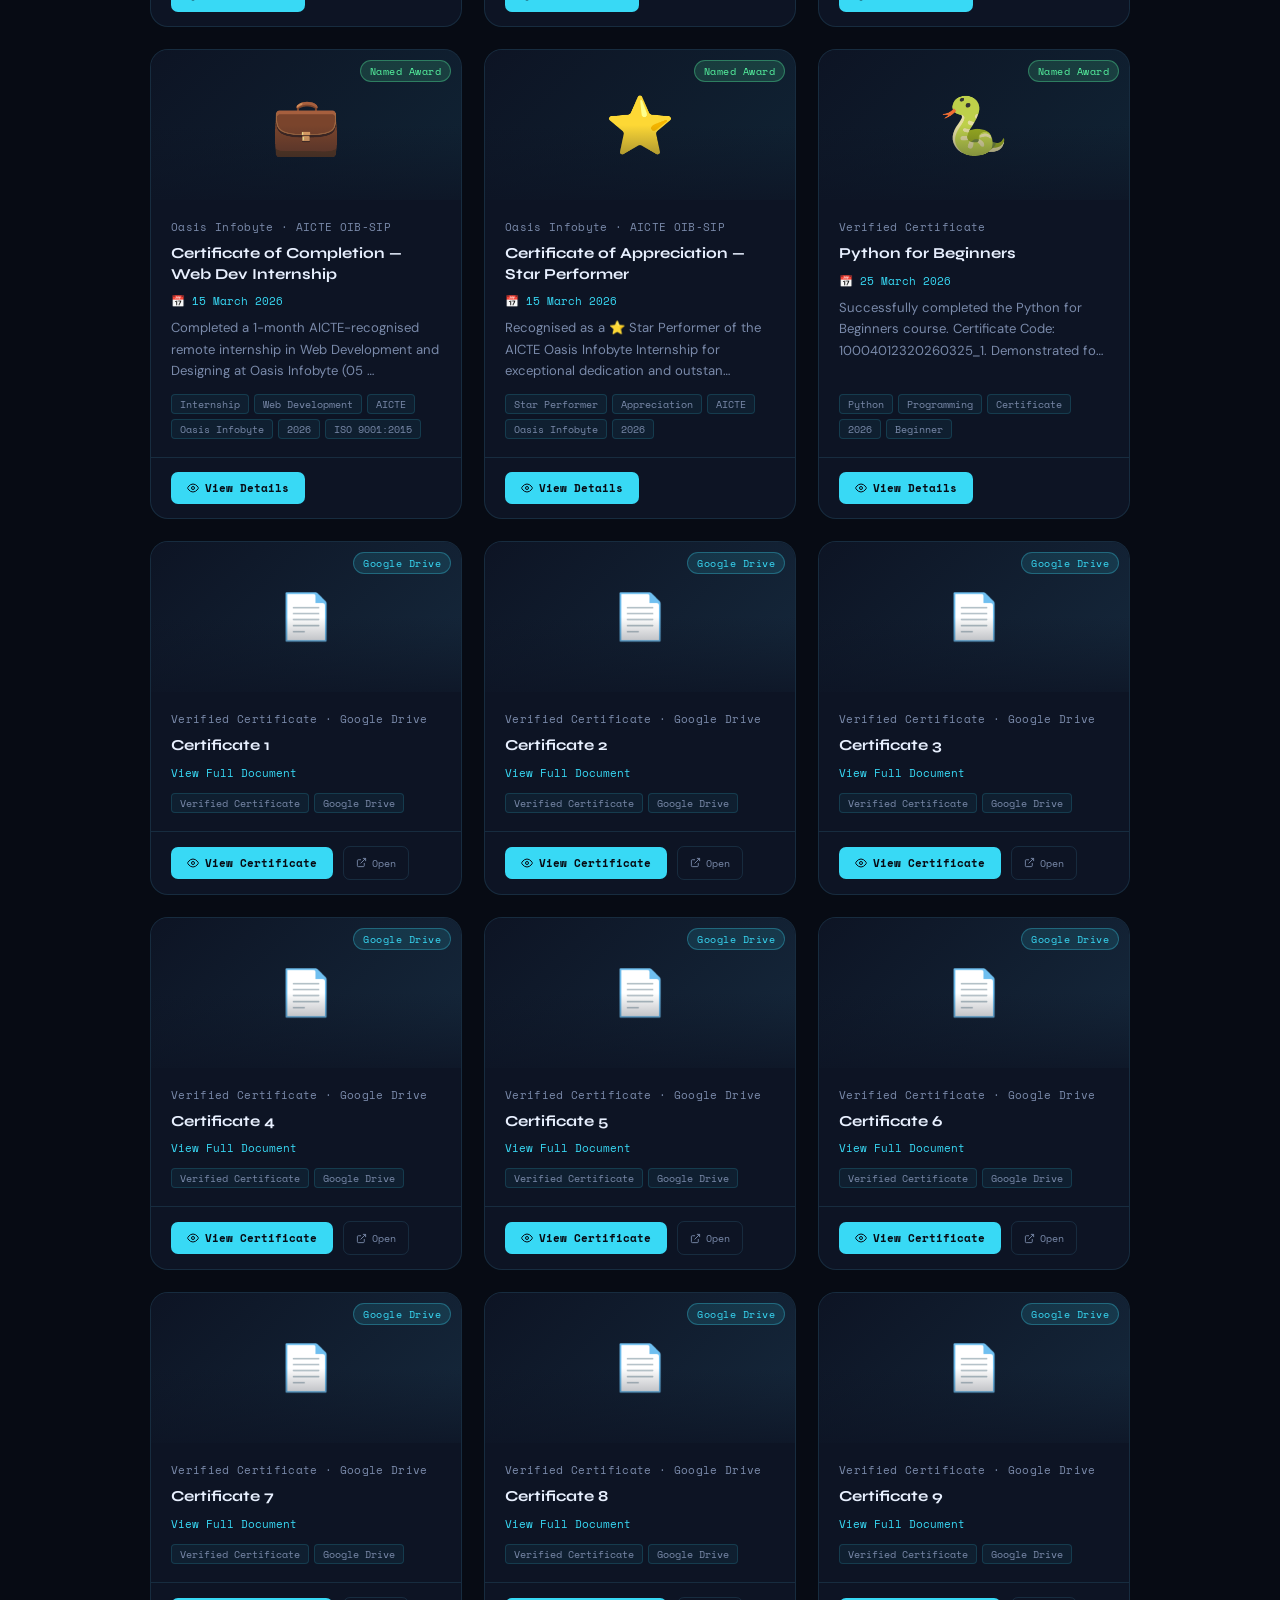
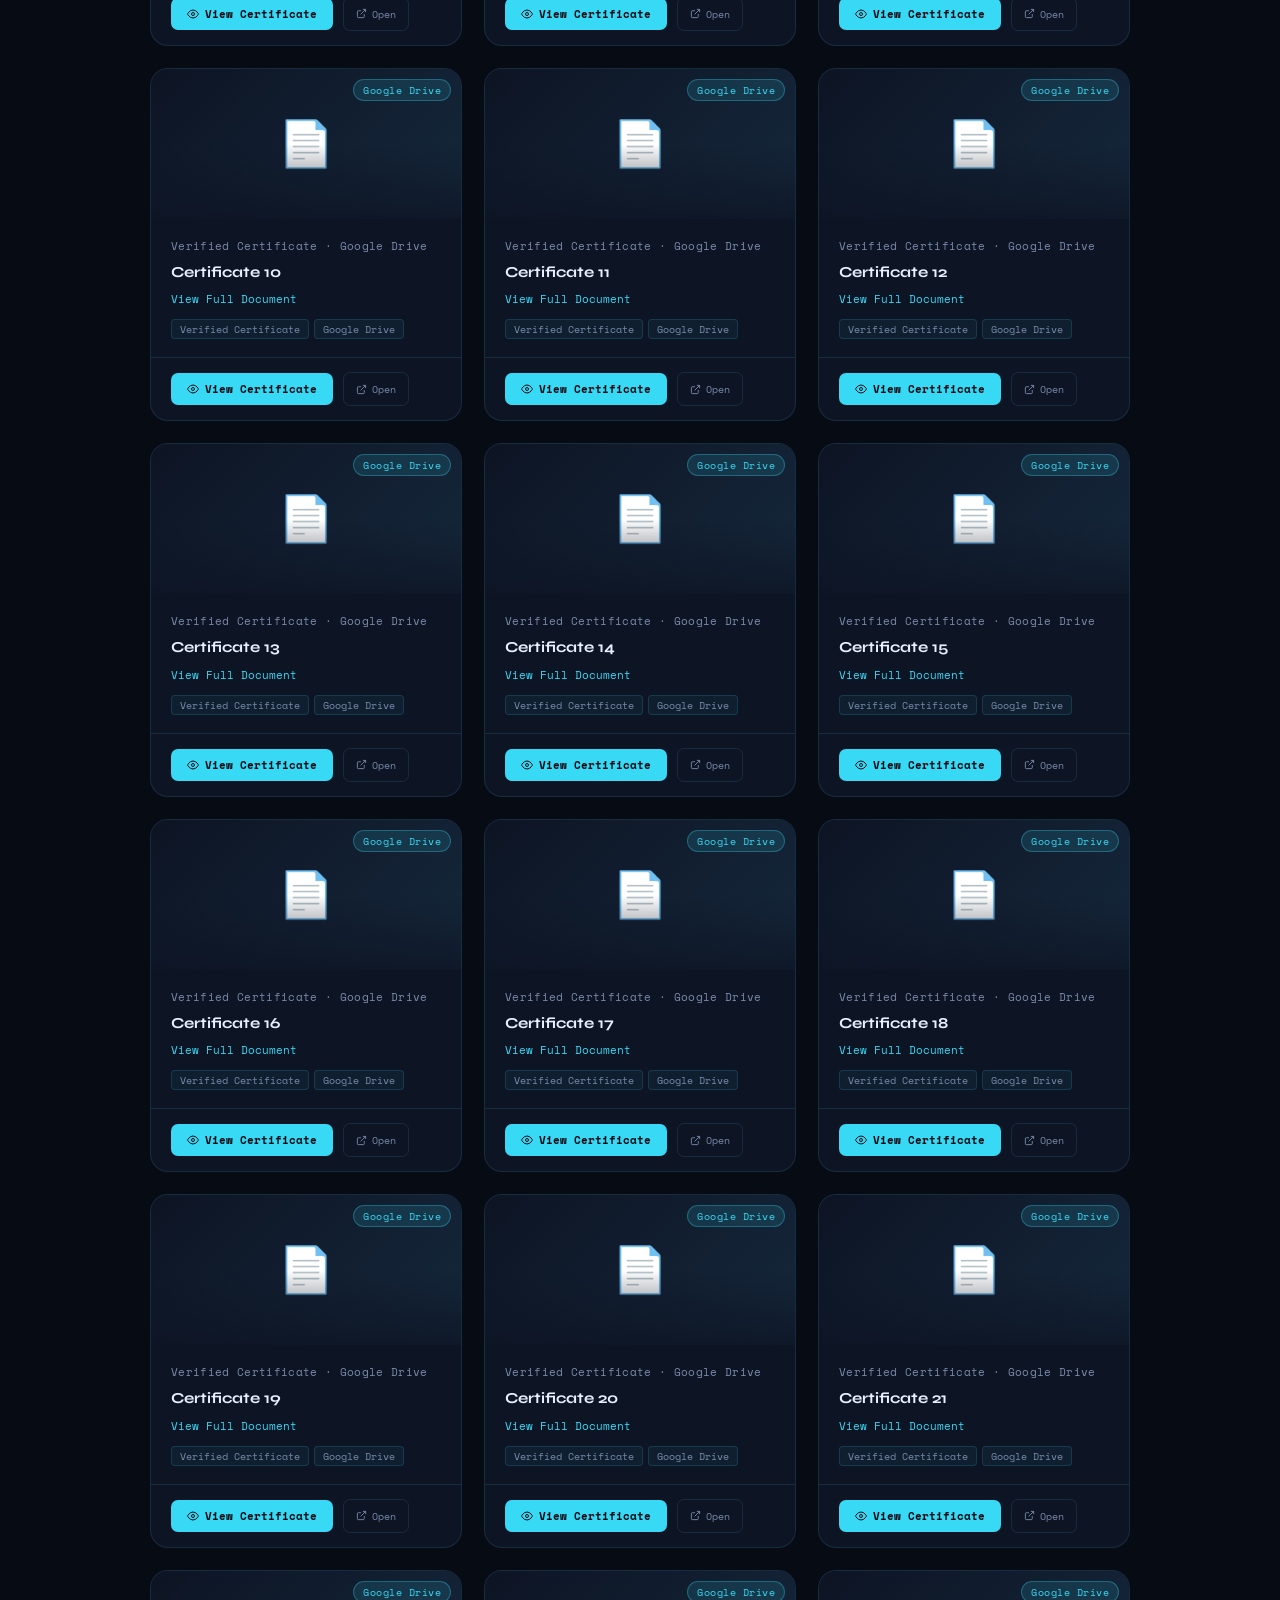
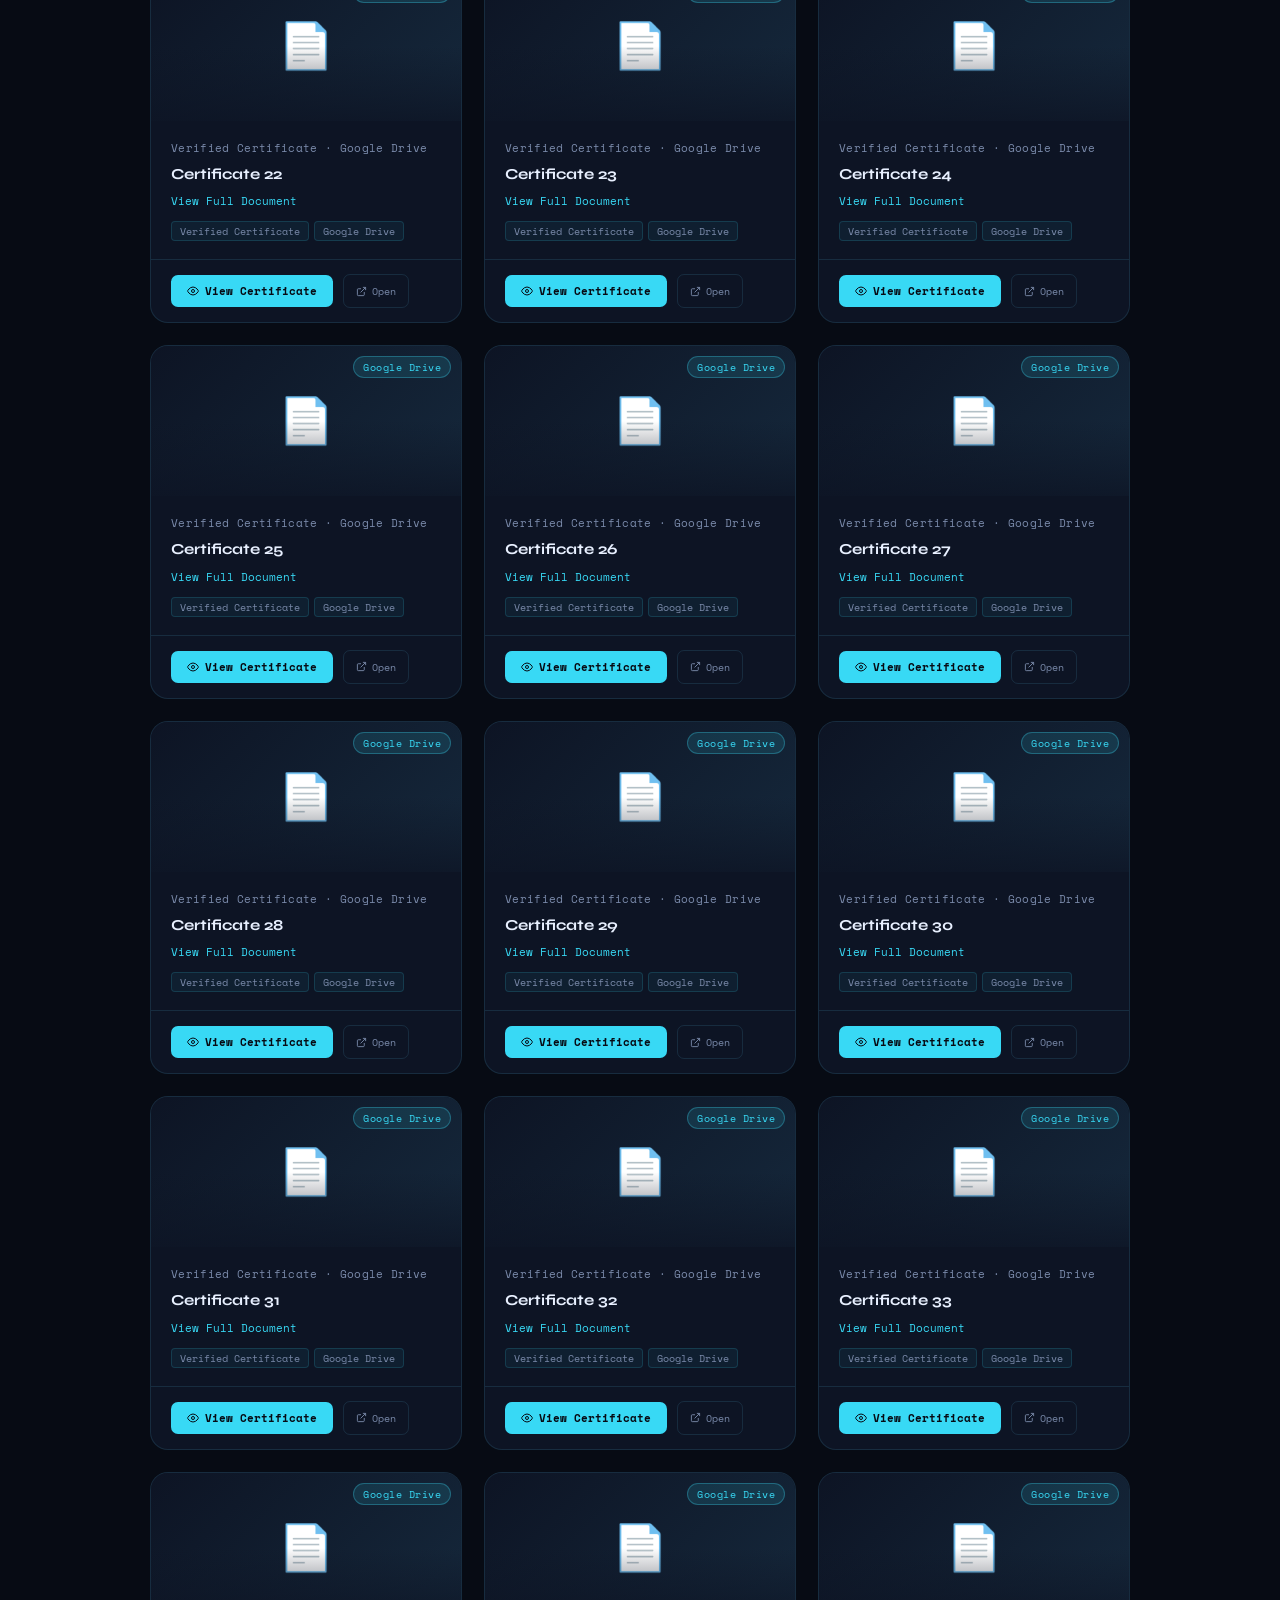
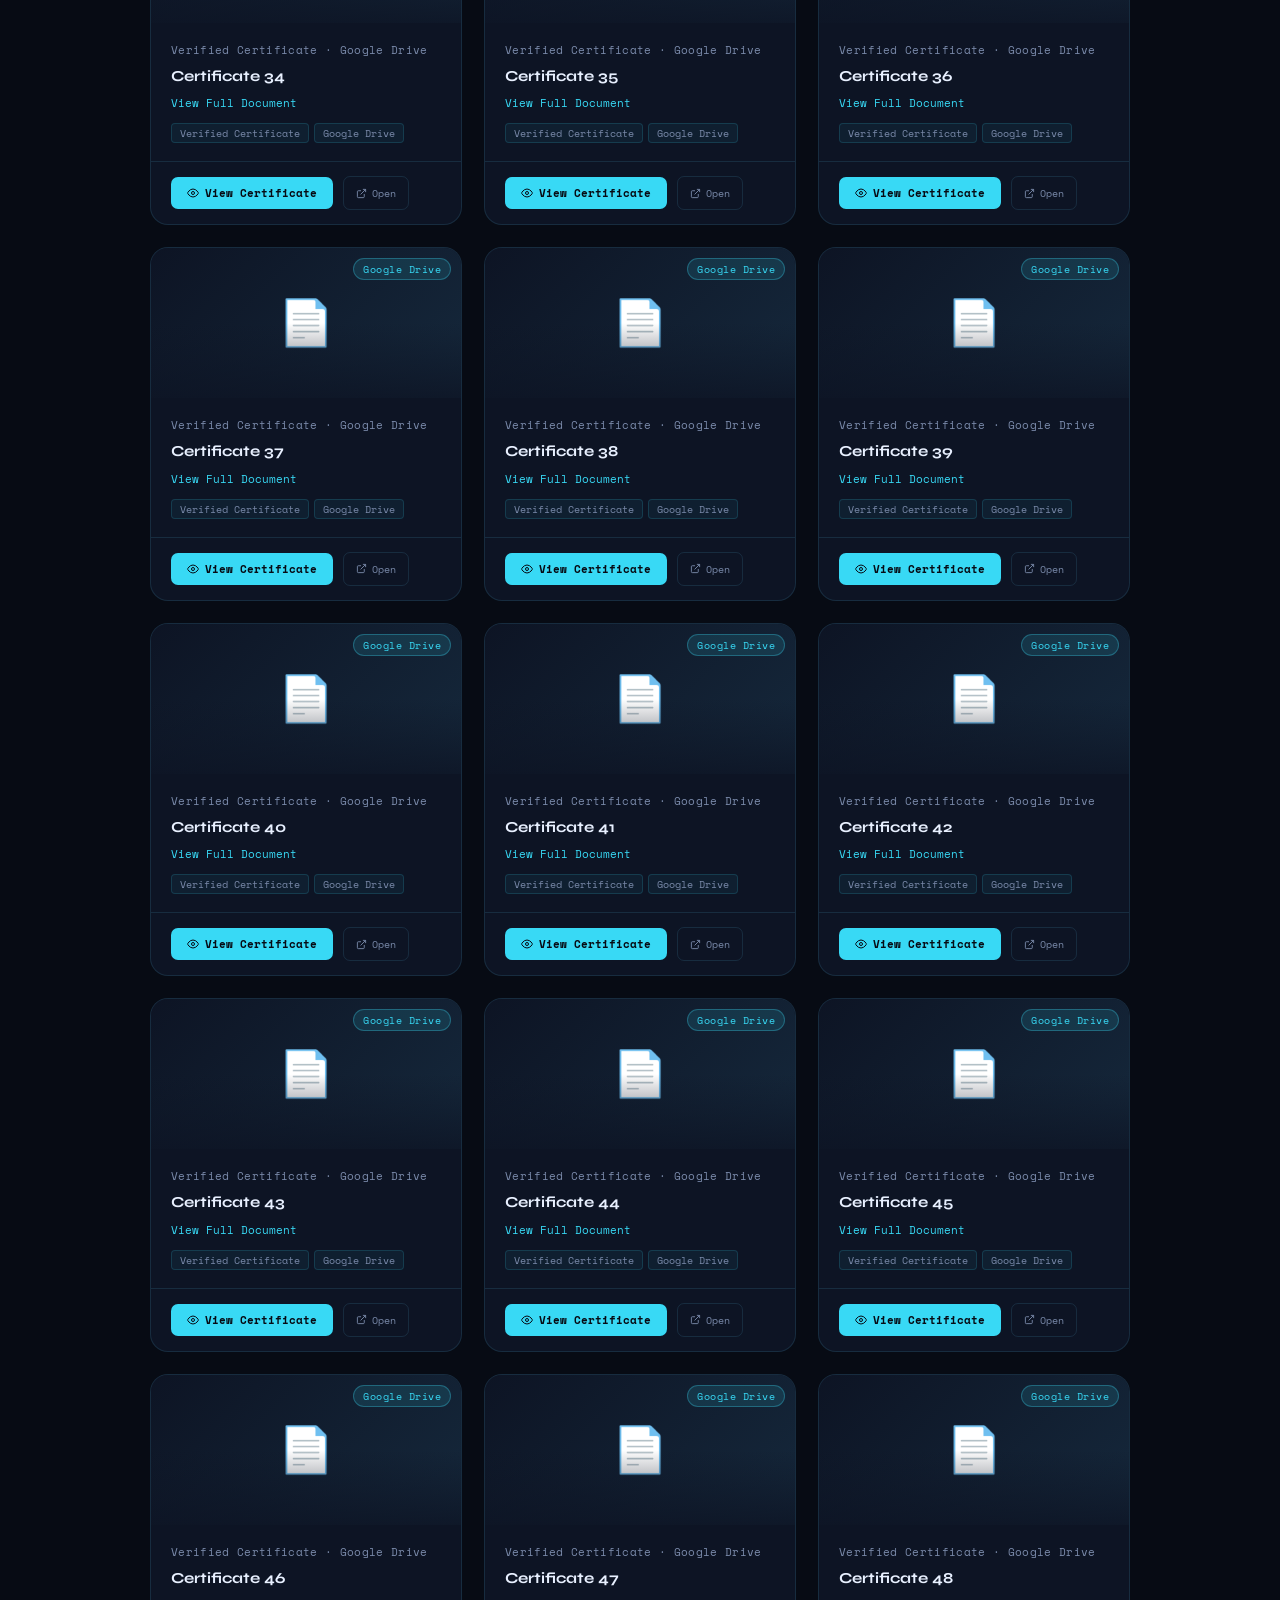
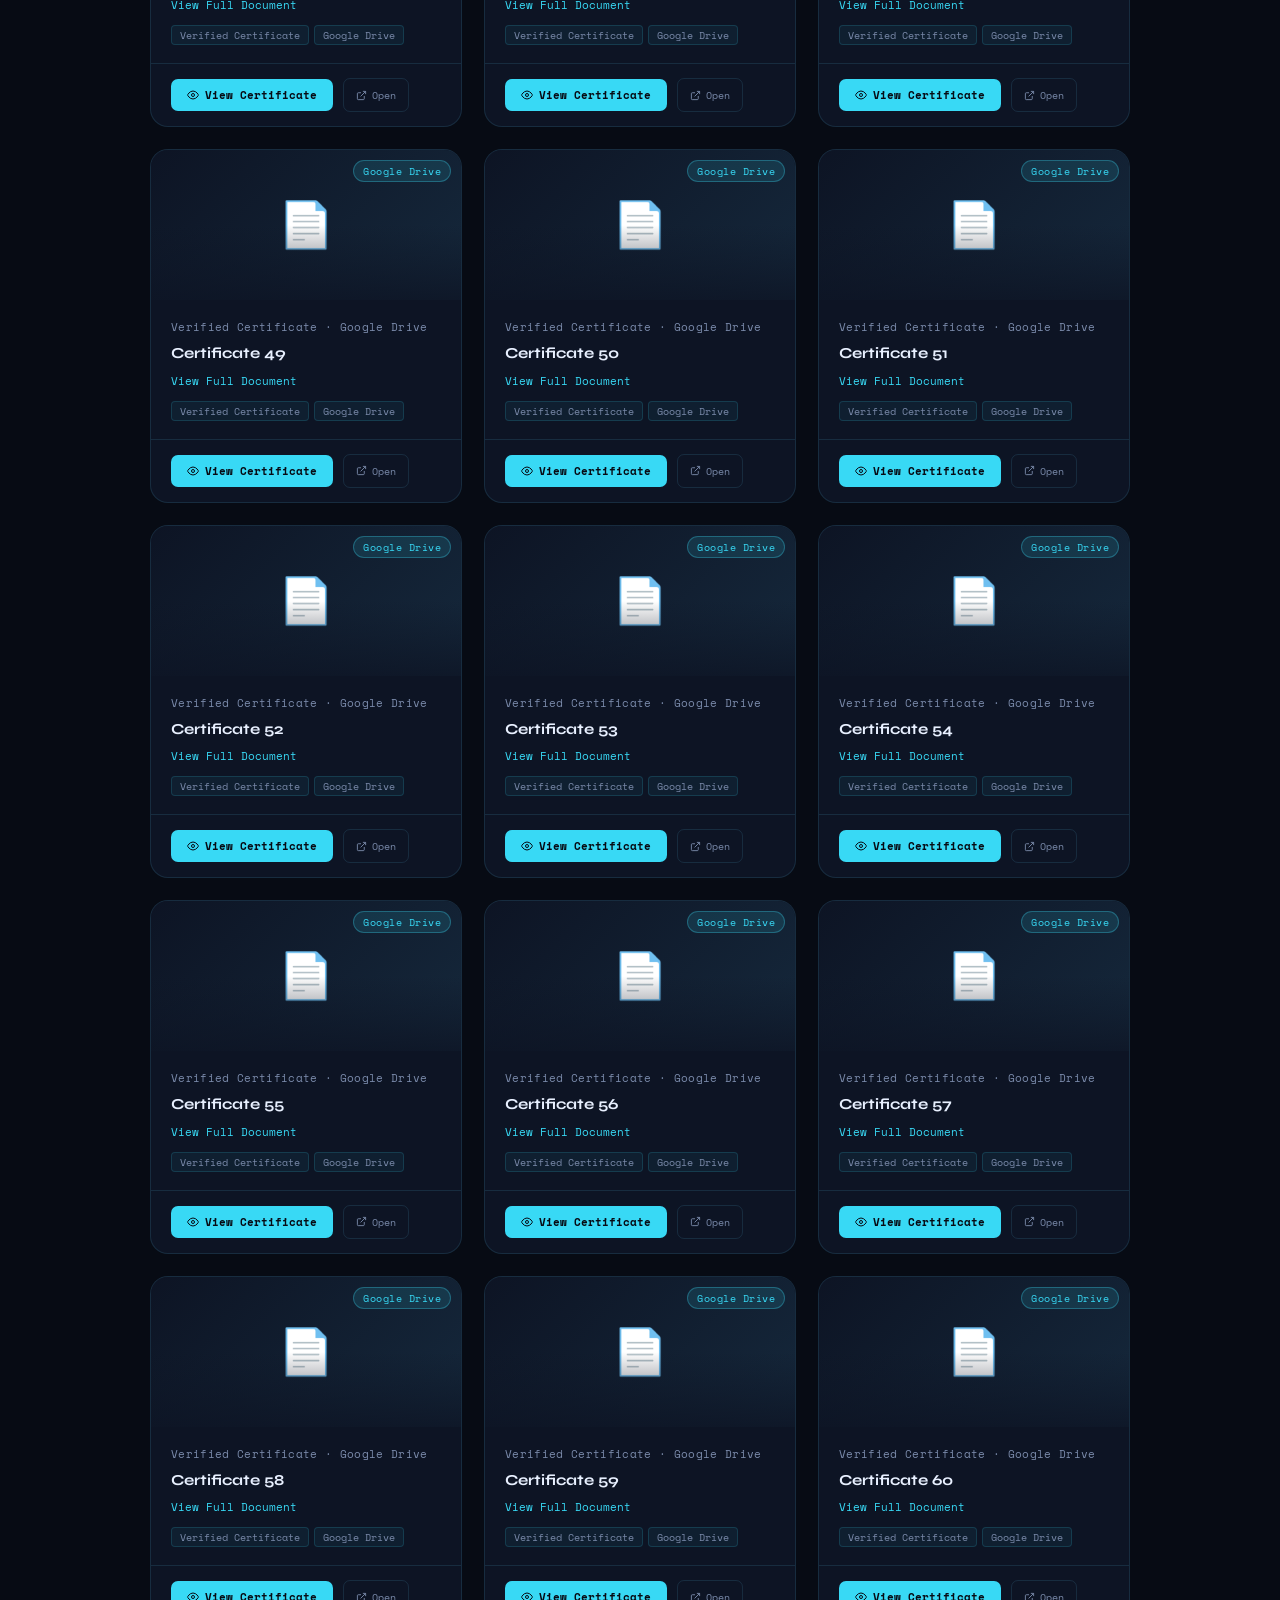
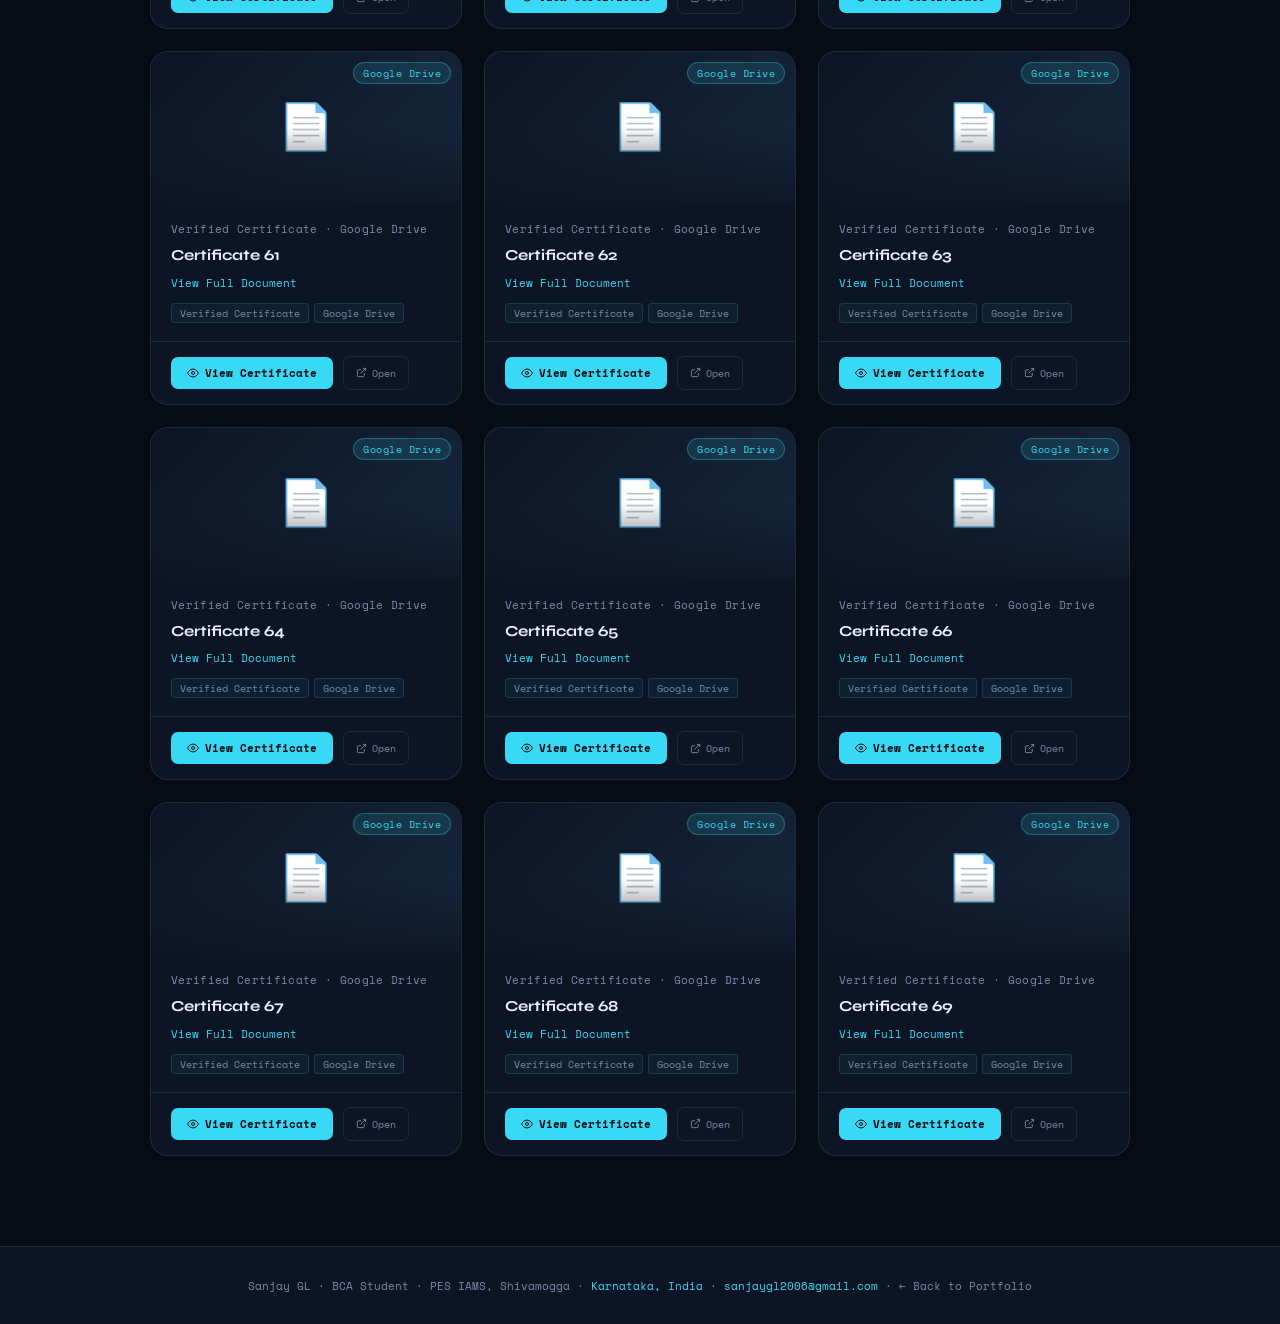
==== commit 3b205c54: "update the certificates and portfolio" ====
--- a/certificates.html
+++ b/certificates.html
@@ -230,7 +230,7 @@
     <div class="cert-hero-label">04 — Achievements</div>
     <h1>Certificates &amp; <span>Credentials</span></h1>
     <p class="cert-hero-sub">
-      A complete record of certifications, participation awards, and verified credentials earned by <strong>Sanjay GL</strong> — BCA student, developer, and NSS volunteer from Shivamogga, Karnataka, India.
+      A complete record of <strong>75 certifications and verified credentials</strong> earned by <strong>Sanjay GL</strong> — BCA student, developer, and NSS volunteer from Shivamogga, Karnataka, India.
     </p>
     <div class="reveal">
       <p class="section-label">04 — Achievements</p>
@@ -238,7 +238,7 @@
     </div>
     <div class="cert-stats">
       <div class="cert-stat">
-        <div class="cert-stat-num" id="totalCount">70</div>
+        <div class="cert-stat-num" id="totalCount">75</div>
         <div class="cert-stat-label">Total Certificates</div>
       </div>
       <div class="cert-stat">
@@ -246,7 +246,7 @@
         <div class="cert-stat-label">Named Awards</div>
       </div>
       <div class="cert-stat">
-        <div class="cert-stat-num" id="driveCount">64</div>
+        <div class="cert-stat-num" id="driveCount">69</div>
         <div class="cert-stat-label">Verified Documents</div>
       </div>
       <div class="cert-stat">
@@ -316,11 +316,11 @@
   <div style="max-width:1100px;margin:0 auto;display:flex;align-items:center;justify-content:space-between;flex-wrap:wrap;gap:20px;">
     <div>
       <h3 style="font-family:'Syne',sans-serif;font-weight:700;font-size:1.15rem;color:var(--text);margin-bottom:6px;">📄 Get My Full Resume</h3>
-      <p style="font-size:0.88rem;color:var(--muted);">Download my comprehensive resume with all experience, skills, education, and achievements in a clean PDF format.</p>
+      <p style="font-size:0.88rem;color:var(--muted);">Download my comprehensive resume with all experience, skills, education, and achievements in a clean DOCX format.</p>
     </div>
-    <a href="#" onclick="downloadResume(event)" style="display:inline-flex;align-items:center;gap:8px;padding:12px 28px;border-radius:10px;background:var(--accent);color:var(--bg);font-family:'Syne',sans-serif;font-weight:700;font-size:0.95rem;text-decoration:none;transition:transform 0.2s,box-shadow 0.2s;border:none;cursor:pointer;white-space:nowrap;">
+    <a class="resume-print-btn" href="Sanjay_GL_Resume.docx" download style="display:inline-flex;align-items:center;gap:8px;padding:12px 28px;border-radius:10px;background:var(--accent);color:var(--bg);font-family:'Syne',sans-serif;font-weight:700;font-size:0.95rem;text-decoration:none;transition:transform 0.2s,box-shadow 0.2s;border:none;cursor:pointer;white-space:nowrap;">
       <svg width="16" height="16" fill="none" stroke="currentColor" stroke-width="2" viewBox="0 0 24 24"><path d="M21 15v4a2 2 0 01-2 2H5a2 2 0 01-2-2v-4"/><polyline points="7 10 12 15 17 10"/><line x1="12" y1="15" x2="12" y2="3"/></svg>
-      Download Resume (PDF)
+      Download Resume (DOCX)
     </a>
   </div>
 </div>
@@ -333,14 +333,6 @@
     <div class="no-results-icon">🔍</div>
     <div class="no-results-text">No certificates found</div>
     <div class="no-results-sub">Try a different search term or filter</div>
-  </div>
-</div>
-
-<!-- BLOCKCHAIN SECTION -->
-<div class="blockchain-section" style="margin: 48px auto 0; max-width: 700px; background: var(--surface2); border-radius: 16px; padding: 32px 24px; box-shadow: 0 4px 24px rgba(56,217,245,0.07);">
-  <h2 style="color: var(--accent); font-family: 'Syne', sans-serif; font-size: 1.5rem; margin-bottom: 1rem;">Blockchain Knowledge</h2>
-  <div class="cert-desc" style="font-size:1rem; color:var(--text);">
-    <strong>What I learned:</strong> I have completed a foundational course in blockchain technology, covering the basics of distributed ledgers, consensus mechanisms, cryptographic protocols, and smart contracts. This knowledge enables me to understand how blockchain ensures transparency, security, and decentralization in digital transactions and applications.
   </div>
 </div>
 
@@ -486,6 +478,11 @@
   {driveId:'1sxOO59k6UwVmHVQfRzVGoD20bj32EvDE',title:'Certificate 62'},
   {driveId:'1wkRqKU2HE98FeycskozqgXk40i1fF7hl',title:'Certificate 63'},
   {driveId:'1zXArkZNUWyfe9Quz0k6lhWVCcN5rA4rH',title:'Certificate 64'},
+  {driveId:'1GbYj1y9ao2wGQeXyrp5cTjt4zszK61iM',title:'Certificate 65'},
+  {driveId:'1PzYpEBBYJvfsExPJy9ksPS4oR88PaTDy',title:'Certificate 66'},
+  {driveId:'1i-CTvb4kMtdGe7nWxSMxEwKUPssghrhT',title:'Certificate 67'},
+  {driveId:'1pu_99X1w68I98YhkZIAd8YaeVVuFcWSz',title:'Certificate 68'},
+  {driveId:'1x0y_iFE7NBF0TUe03u9FHksX1AjA9SmJ',title:'Certificate 69'},
 ];
 
 driveCerts = driveCerts.map(d => ({
